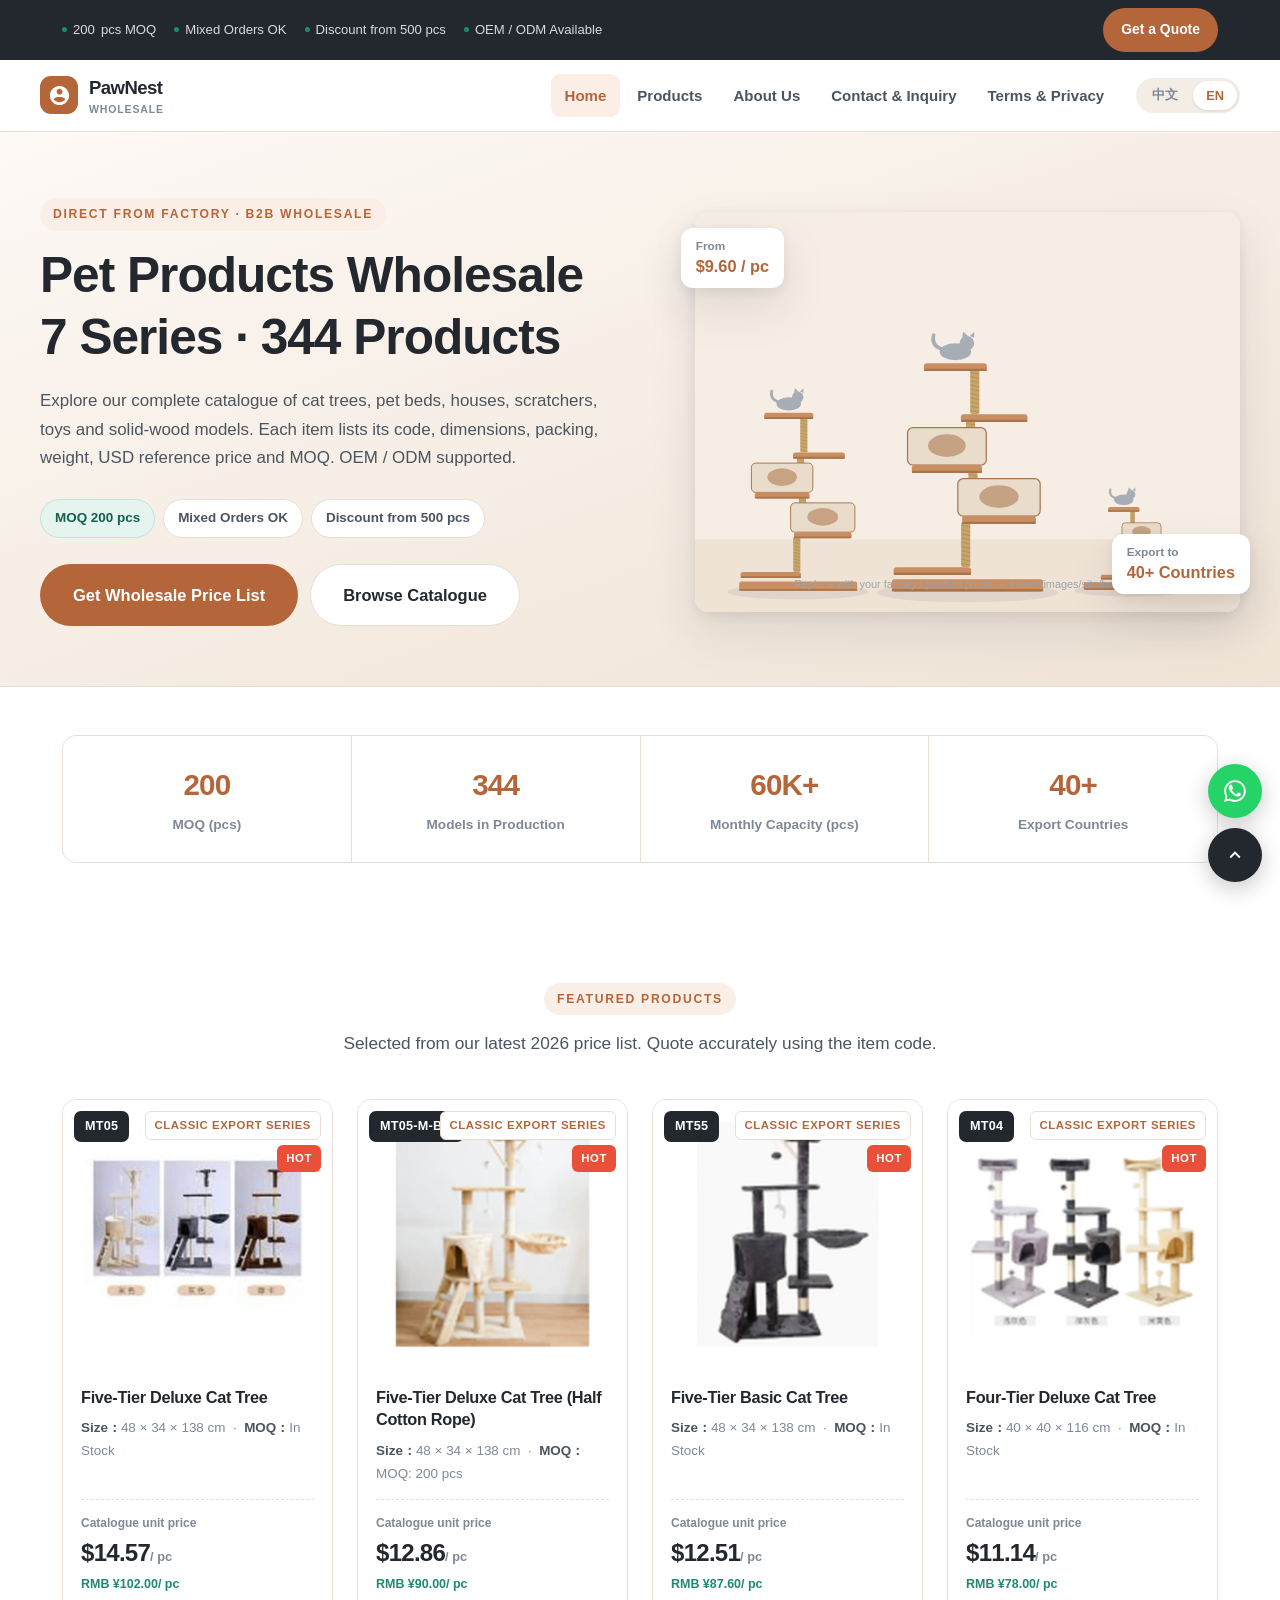
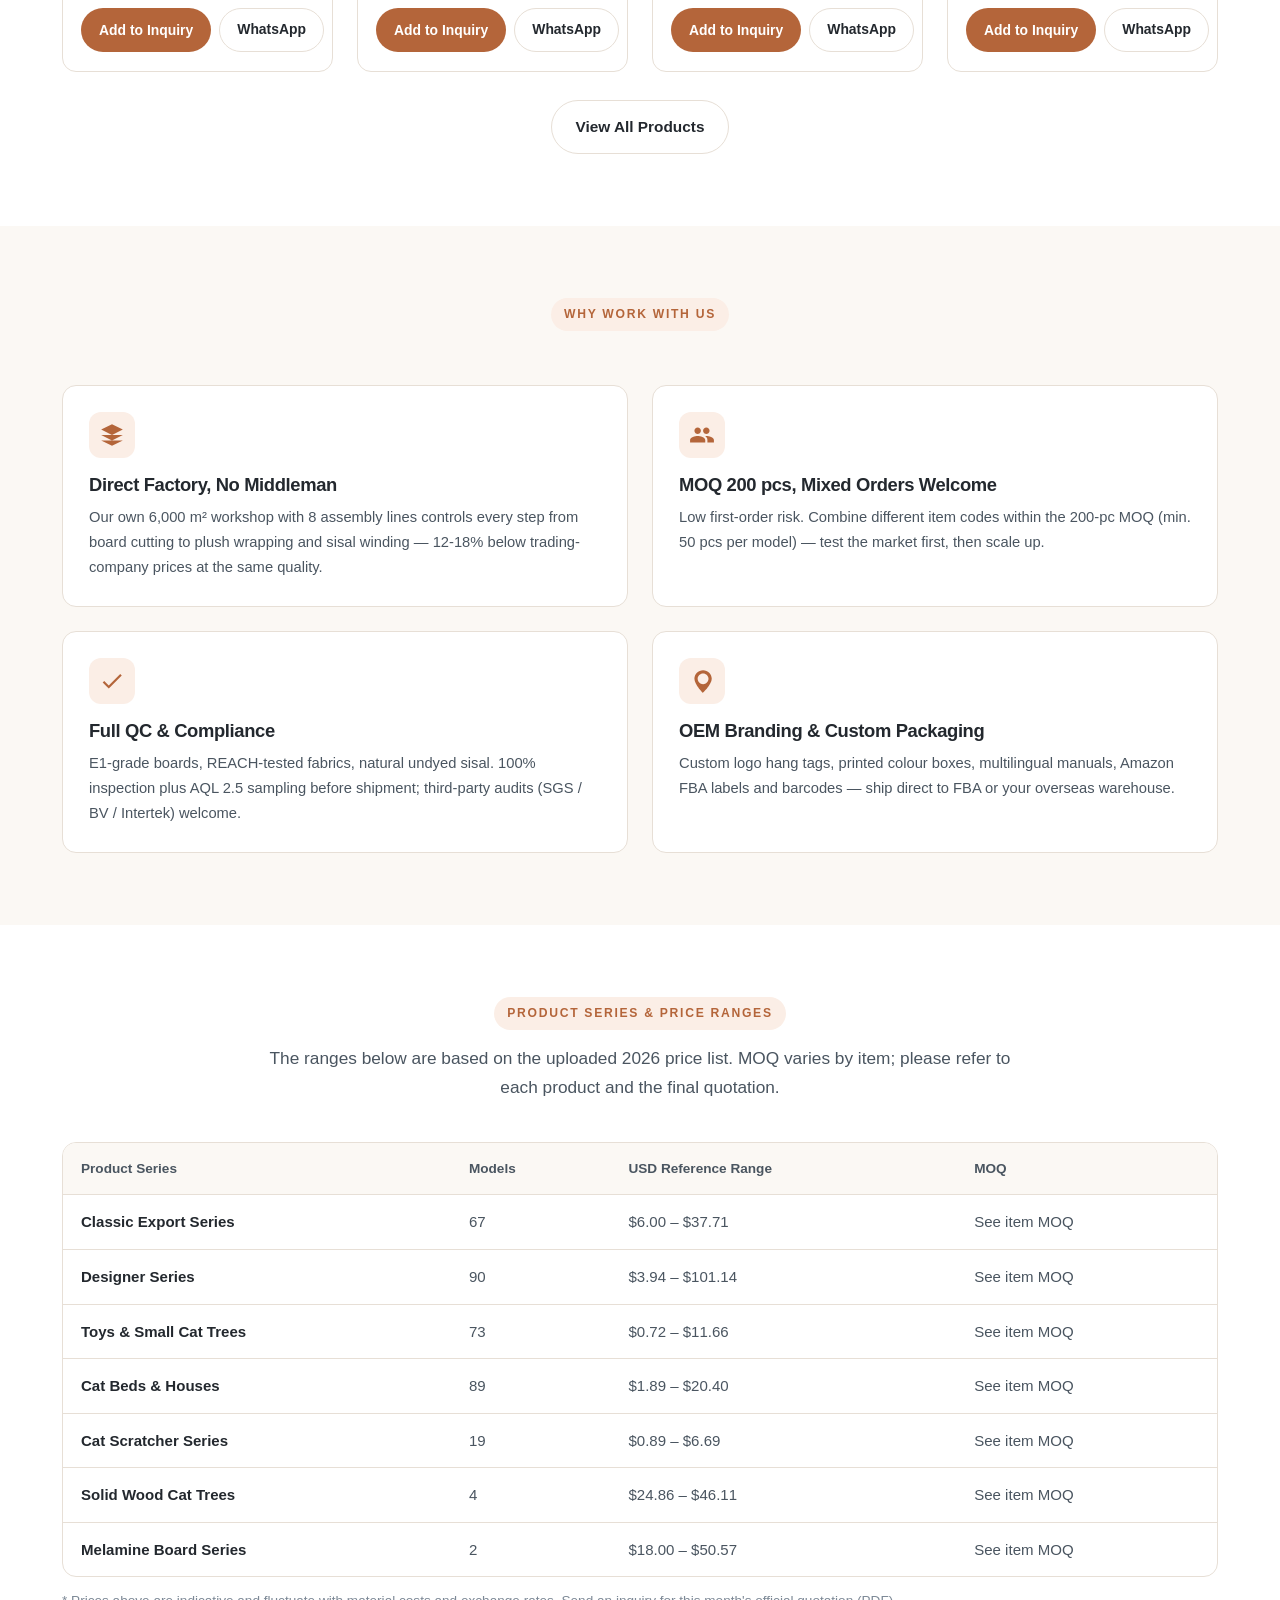
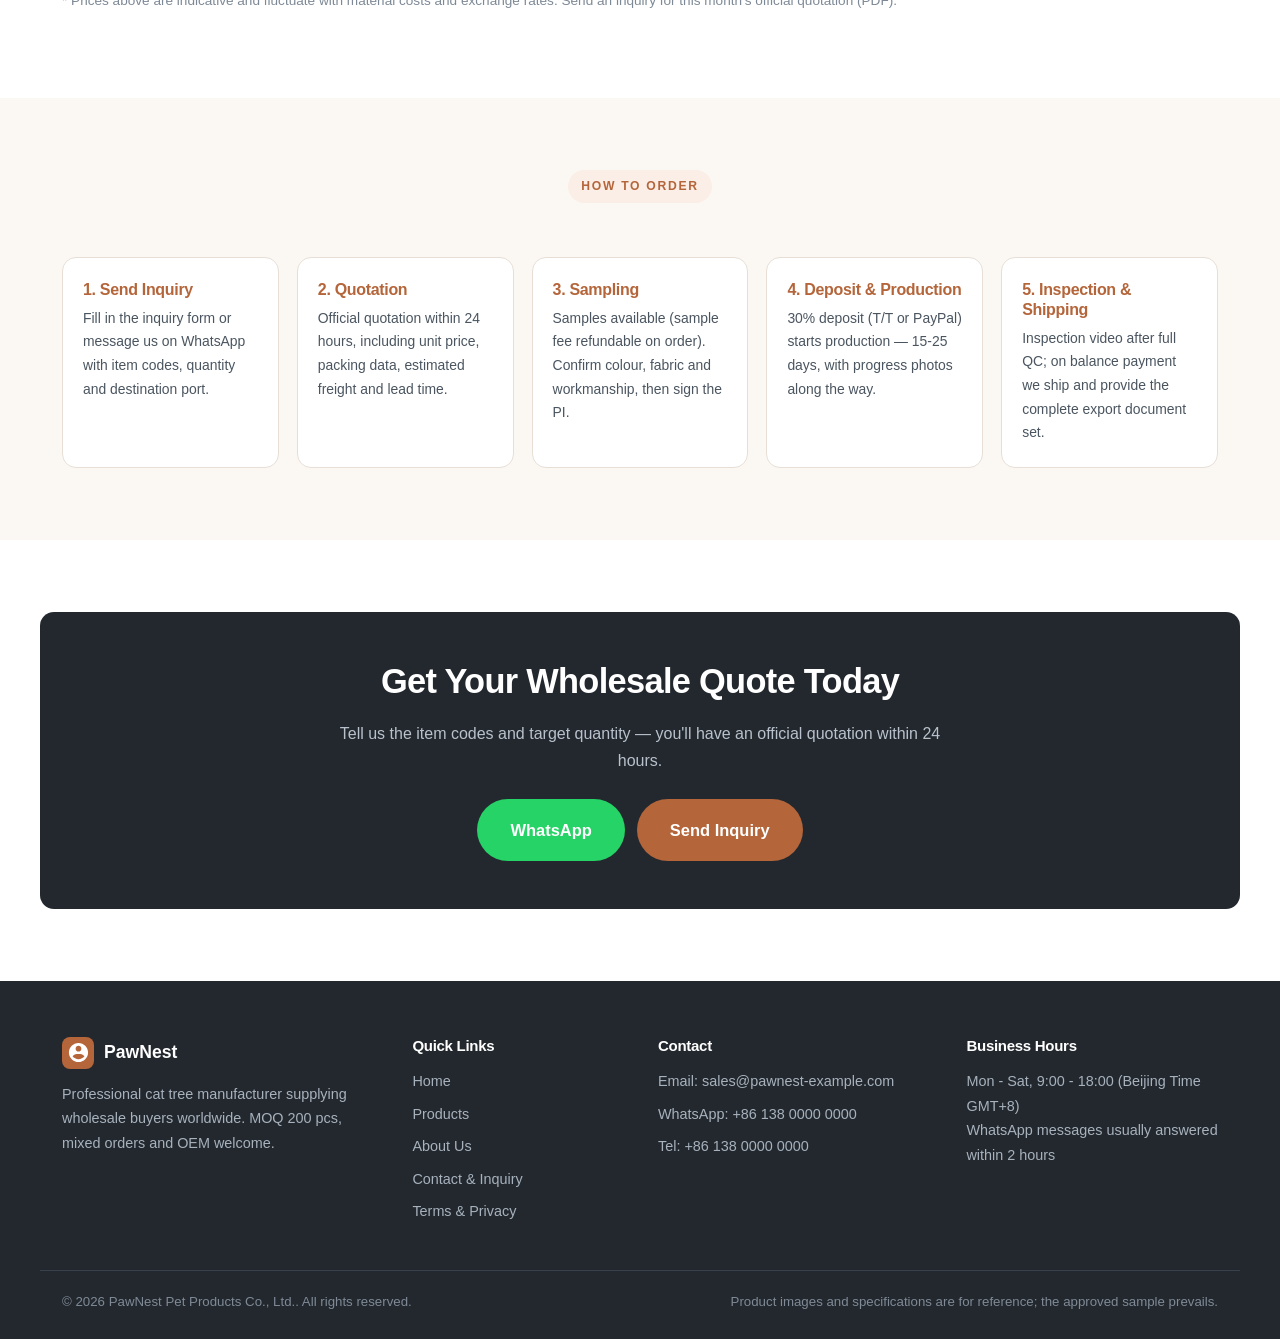
==== index.html @ aafad71f "Upgrade all product images to 1200px HD WebP" ====
<!DOCTYPE html>
<html lang="en">
<head>
<meta charset="UTF-8">
<meta name="viewport" content="width=device-width,initial-scale=1">
<title data-title-key="home.title">Cat Tree Wholesale | PawNest</title>
<meta name="description" content="Factory direct cat tree wholesale. MOQ 200 pcs, mixed orders, tiered discounts. Large & small models in stock. OEM/ODM supported.">
<link rel="icon" href="assets/images/site/favicon.svg" type="image/svg+xml">
<link rel="stylesheet" href="assets/css/style.css">
</head>
<body data-page="home">

<!-- ===== 顶栏 ===== -->
<div class="topbar"><div class="wrap topbar__in">
  <div class="topbar__facts">
    <span><span class="dot"></span> <span class="cfg-moq">200</span> pcs MOQ</span>
    <span><span class="dot"></span> <span data-i18n="common.mixBadge">Mixed Orders OK</span></span>
    <span><span class="dot"></span> <span data-i18n="common.discountBadge">Discount from 500 pcs</span></span>
    <span><span class="dot"></span> <span data-i18n="common.oemBadge">OEM / ODM Available</span></span>
  </div>
  <a href="contact.html" class="btn btn--sm btn--primary" data-i18n="nav.cta">Get a Quote</a>
</div></div>

<!-- ===== 导航 ===== -->
<header class="header"><div class="wrap header__in">
  <a href="index.html" class="logo">
    <div class="logo__mark"><svg viewBox="0 0 24 24" fill="#fff"><path d="M12 2C6.5 2 2 6.5 2 12s4.5 10 10 10 10-4.5 10-10S17.5 2 12 2zm0 3c1.7 0 3 1.3 3 3s-1.3 3-3 3-3-1.3-3-3 1.3-3 3-3zm0 14c-2.5 0-4.8-1.2-6.2-3 .9-1.5 2.5-2.5 4.3-2.5h3.8c1.8 0 3.4 1 4.3 2.5C16.8 17.7 14.5 19 12 19z"/></svg></div>
    <div><span class="cfg-brand">PawNest</span><span class="logo__sub">Wholesale</span></div>
  </a>
  <nav id="nav" class="nav">
    <a href="index.html" data-nav="home" data-i18n="nav.home">Home</a>
    <a href="products.html" data-nav="products" data-i18n="nav.products">Products</a>
    <a href="about.html" data-nav="about" data-i18n="nav.about">About Us</a>
    <a href="contact.html" data-nav="contact" data-i18n="nav.contact">Contact &amp; Inquiry</a>
    <a href="terms.html" data-nav="terms" data-i18n="nav.terms">Terms &amp; Privacy</a>
  </nav>
  <div class="header__tools">
    <div class="langsw">
      <button data-lang="zh">中文</button><button data-lang="en" class="is-on">EN</button>
    </div>
    <button id="burger" class="burger" aria-label="Menu"><span></span><span></span><span></span></button>
  </div>
</div></header>

<!-- ===== Hero ===== -->
<section class="hero"><div class="wrap hero__in">
  <div>
    <p class="eyebrow" data-i18n="home.heroTag">Direct from Factory · B2B Wholesale</p>
    <h1 data-i18n="home.heroH1">Cat Tree Wholesale<br>Large &amp; Small Models In Stock</h1>
    <p class="hero__sub" data-i18n="home.heroSub">MOQ from 200 pcs with mixed models allowed...</p>
    <div class="hero__badges">
      <span class="badge badge--green" data-i18n="common.moqBadge">MOQ 200 pcs</span>
      <span class="badge" data-i18n="common.mixBadge">Mixed Orders OK</span>
      <span class="badge" data-i18n="common.discountBadge">Discount from 500 pcs</span>
    </div>
    <div class="btn-row">
      <a href="contact.html" class="btn btn--primary btn--lg" data-i18n="home.heroBtn1">Get Wholesale Price List</a>
      <a href="products.html" class="btn btn--ghost btn--lg" data-i18n="home.heroBtn2">Browse Catalogue</a>
    </div>
  </div>
  <div class="hero__art">
    <img src="assets/images/site/hero.jpg" alt="Cat tree factory showroom" onerror="this.onerror=null;this.src='assets/images/placeholder/hero.svg'">
    <div class="hero__chip hero__chip--1"><small>From</small><b>$9.60 / pc</b></div>
    <div class="hero__chip hero__chip--2"><small>Export to</small><b>40+ Countries</b></div>
  </div>
</div></section>

<!-- ===== 数据条 ===== -->
<div class="section--tight"><div class="wrap">
  <div class="stats">
    <div><b>200</b><span data-i18n="home.stat1">MOQ (pcs)</span></div>
    <div><b>344</b><span data-i18n="home.stat2">Models in Production</span></div>
    <div><b>60K+</b><span data-i18n="home.stat3">Monthly Capacity (pcs)</span></div>
    <div><b>40+</b><span data-i18n="home.stat4">Export Countries</span></div>
  </div>
</div></div>

<!-- ===== 热销产品 ===== -->
<div class="section"><div class="wrap center sec-head">
  <p class="eyebrow" data-i18n="home.hotTitle">Best Sellers</p>
  <p class="lead" data-i18n="home.hotSub">Order by item code for zero miscommunication.</p>
</div><div class="wrap">
  <div id="hotGrid" class="grid grid--4"></div>
  <div style="text-align:center;margin-top:28px">
    <a href="products.html" class="btn btn--ghost" data-i18n="common.viewAll">View All Products →</a>
  </div>
</div></div>

<!-- ===== 为什么选我们 ===== -->
<div class="section section--alt"><div class="wrap center sec-head">
  <p class="eyebrow" data-i18n="home.whyTitle">Why Work With Us</p>
</div><div class="wrap grid grid--2">
  <article class="fcard">
    <div class="fcard__icon"><svg width="26" height="26" fill="currentColor" viewBox="0 0 24 24"><path d="M12 2L2 7l10 5 10-5-10-5zM2 17l10 5 10-5M2 12l10 5 10-5"/></svg></div>
    <h3 data-i18n="home.why1H">Direct Factory, No Middleman</h3>
    <p data-i18n="home.why1P">Our own 6,000 m² workshop with 8 assembly lines controls every step...</p>
  </article>
  <article class="fcard">
    <div class="fcard__icon"><svg width="26" height="26" fill="currentColor" viewBox="0 0 24 24"><path d="M16 11c1.66 0 2.99-1.34 2.99-3S17.66 5 16 5c-1.66 0-3 1.34-3 3s1.34 3 3 3zm-8 0c1.66 0 2.99-1.34 2.99-3S9.66 5 8 5C6.34 5 5 6.34 5 8s1.34 3 3 3zm0 2c-2.33 0-7 1.17-7 3.5V19h14v-2.5c0-2.33-4.67-3.5-7-3.5zm8 0c-.29 0-.62.02-.97.05 1.16.84 1.97 1.97 1.97 3.45V19h6v-2.5c0-2.33-4.67-3.5-7-3.5z"/></svg></div>
    <h3 data-i18n="home.why2H">MOQ 200 pcs, Mixed Orders Welcome</h3>
    <p data-i18n="home.why2P">Low first-order risk. Combine different item codes within the 200-pc MOQ...</p>
  </article>
  <article class="fcard">
    <div class="fcard__icon"><svg width="26" height="26" fill="currentColor" viewBox="0 0 24 24"><path d="M9 16.17L4.83 12l-1.42 1.41L9 19 21 7l-1.41-1.41z"/></svg></div>
    <h3 data-i18n="home.why3H">Full QC &amp; Compliance</h3>
    <p data-i18n="home.why3P">E1-grade boards, REACH-tested fabrics, natural undyed sisal...</p>
  </article>
  <article class="fcard">
    <div class="fcard__icon"><svg width="26" height="26" fill="currentColor" viewBox="0 0 24 24"><path d="M21 10c0-4.42-3.58-8-8-8s-8 3.58-8 8c0 5.25 7.75 13 7.75 13S21 15.25 21 10zm-8 5c-2.76 0-5-2.24-5-5s2.24-5 5-5 5 2.24 5 5-2.24 5-5 5z"/></svg></div>
    <h3 data-i18n="home.why4H">OEM Branding &amp; Custom Packaging</h3>
    <p data-i18n="home.why4P">Custom logo hang tags, printed colour boxes, multilingual manuals...</p>
  </article>
</div></div>

<!-- ===== 阶梯价表 ===== -->
<div class="section"><div class="wrap center sec-head">
  <p class="eyebrow" data-i18n="home.priceTitle">Wholesale Pricing Structure</p>
  <p class="lead" data-i18n="home.priceSub">The discounts below apply to all models and are based on total order quantity (mixed orders count cumulatively).</p>
</div><div class="wrap">
  <div id="tierTable" class="tablewrap"></div>
  <p class="note" data-i18n="home.priceNote">* Prices above are indicative and fluctuate with material costs and exchange rates.</p>
</div></div>

<!-- ===== 合作流程 ===== -->
<div class="section section--alt"><div class="wrap center sec-head">
  <p class="eyebrow" data-i18n="home.flowTitle">How to Order</p>
</div><div class="wrap flow">
  <div class="flowstep"><h3 data-i18n="home.flow1H">1. Send Inquiry</h3><p data-i18n="home.flow1P">Fill in the inquiry form or message us on WhatsApp...</p></div>
  <div class="flowstep"><h3 data-i18n="home.flow2H">2. Quotation</h3><p data-i18n="home.flow2P">Official quotation within 24 hours...</p></div>
  <div class="flowstep"><h3 data-i18n="home.flow3H">3. Sampling</h3><p data-i18n="home.flow3P">Samples available (sample fee refundable on order)...</p></div>
  <div class="flowstep"><h3 data-i18n="home.flow4H">4. Deposit &amp; Production</h3><p data-i18n="home.flow4P">30% deposit starts production — 15-25 days...</p></div>
  <div class="flowstep"><h3 data-i18n="home.flow5H">5. Inspection &amp; Shipping</h3><p data-i18n="home.flow5P">Inspection video after full QC; on balance payment we ship...</p></div>
</div></div>

<!-- ===== CTA ===== -->
<div class="section"><div class="wrap ctaband">
  <h2 data-i18n="home.ctaH">Get Your Wholesale Quote Today</h2>
  <p data-i18n="home.ctaP">Tell us the item codes and target quantity — you'll have an official quotation within 24 hours.</p>
  <div class="btn-row" style="justify-content:center">
    <a href="contact.html" class="btn btn--wa btn--lg" data-wa-text="" target="_blank" rel="noopener">WhatsApp</a>
    <a href="contact.html" class="btn btn--primary btn--lg" data-i18n="common.inquiryNow">Send Inquiry</a>
  </div>
</div></div>

<!-- ===== 页脚 ===== -->
<footer class="footer"><div class="wrap footer__grid">
  <div>
    <div class="footer__logo"><div class="logo__mark" style="width:32px;height:32px;border-radius:8px"><svg width="20" height="20" viewBox="0 0 24 24" fill="#fff"><path d="M12 2C6.5 2 2 6.5 2 12s4.5 10 10 10 10-4.5 10-10S17.5 2 12 2zm0 3c1.7 0 3 1.3 3 3s-1.3 3-3 3-3-1.3-3-3 1.3-3 3-3zm0 14c-2.5 0-4.8-1.2-6.2-3 .9-1.5 2.5-2.5 4.3-2.5h3.8c1.8 0 3.4 1 4.3 2.5C16.8 17.7 14.5 19 12 19z"/></svg></div>PawNest</div>
    <p data-i18n="footer.aboutP">Professional cat tree manufacturer supplying wholesale buyers worldwide.</p>
  </div>
  <div>
    <h4 data-i18n="footer.linksH">Quick Links</h4>
    <ul>
      <li><a href="index.html" data-i18n="nav.home">Home</a></li>
      <li><a href="products.html" data-i18n="nav.products">Products</a></li>
      <li><a href="about.html" data-i18n="nav.about">About Us</a></li>
      <li><a href="contact.html" data-i18n="nav.contact">Contact &amp; Inquiry</a></li>
      <li><a href="terms.html" data-i18n="nav.terms">Terms &amp; Privacy</a></li>
    </ul>
  </div>
  <div>
    <h4 data-i18n="footer.contactH">Contact</h4>
    <ul>
      <li>Email: <a class="js-mail cfg-email" href="#">sales@pawnest-example.com</a></li>
      <li>WhatsApp: <a class="js-wa cfg-whatsapp" href="#" data-wa-text="">—</a></li>
      <li>Tel: <a class="js-tel cfg-phone" href="#">—</a></li>
    </ul>
  </div>
  <div>
    <h4 data-i18n="footer.hoursH">Business Hours</h4>
    <p data-i18n="footer.hoursP">Mon - Sat, 9:00 - 18:00 (Beijing Time GMT+8)</p>
  </div>
</div><div class="wrap footer__bottom">
  <span>&copy; <span class="cfg-year">2025</span> <span class="cfg-company">PawNest Pet Products Co., Ltd.</span>. <span data-i18n="footer.rights">All rights reserved.</span></span>
  <span data-i18n="footer.disclaim">Product images and specifications are for reference.</span>
</div></footer>

<!-- 浮动按钮 -->
<div class="floats">
  <a class="fab fab--wa js-wa" href="#" data-wa-text="" target="_blank" rel="noopener" aria-label="WhatsApp">
    <svg width="26" height="26" fill="currentColor" viewBox="0 0 24 24"><path d="M17.47 14.4c-.3-.2-1.8-.9-2.1-1-.3-.1-.5-.2-.7.1-.2.3-.7 1-.9 1.2-.2.2-.3.2-.6.1-.3-.2-1.2-.5-2.3-1.5-.9-.8-1.4-1.7-1.6-2-.2-.3 0-.5.1-.6l.5-.6c.1-.2.2-.3.3-.5.1-.2 0-.4 0-.5-.2-.7-.9-1.7-.9-2.3-.2-.6-.5-.5-.7-.5h-.6c-.2 0-.5.1-.8.4-.3.3-1 1-1 2.4s1 2.8 1.2 3c.1.2 1.9 3 4.7 4.2 2.3 1 2.8.8 3.3.7.5 0 1.6-.6 1.8-1.3.2-.6.2-1.2.2-1.3-.1-.1-.3-.2-.6-.4zM12 2C6.48 2 2 6.48 2 12c0 1.84.5 3.56 1.37 5.03L2 22l5.28-1.32c1.39.88 3.03 1.38 4.72 1.38 5.52 0 10-4.48 10-10S17.52 2 12 2zm0 18.2c-1.56 0-3.03-.4-4.31-1.09l-.31-.19-3.22.81.82-3.13-.2-.33A8.196 8.196 0 013.8 12c0-4.53 3.68-8.2 8.2-8.2s8.2 3.68 8.2 8.2-3.68 8.2-8.2 8.2z"/></svg>
    <span class="fab__tip" data-i18n="common.whatsapp">Chat on WhatsApp</span>
  </a>
  <button id="toTop" class="fab fab--top" aria-label="Back to top">
    <svg width="22" height="22" fill="currentColor" viewBox="0 0 24 24"><path d="M7.41 15.41L12 10.83l4.59 4.58L18 14l-6-6-6 6z"/></svg>
  </button>
</div>

<!-- 询盘暂存条 -->
<div id="inqBar" class="inqbar">
  <span id="inqList" class="inqbar__list"></span>
  <a id="inqGo" href="contact.html" class="btn btn--sm btn--primary">Go to inquiry form →</a>
  <button id="inqClear" class="inqbar__x">Clear</button>
</div>

<script src="assets/js/config.js"></script>
<script src="assets/js/product-images/product-images-01.js?v=20260824hd"></script>
<script src="assets/js/products.js?v=20260824hd"></script>
<script src="assets/js/i18n.js"></script>
<script src="assets/js/main.js?v=20260824"></script>
</body>
</html>
---- assets/css/style.css ----
/* ==========================================================================
   PawNest 猫爬架批发站 · 样式表
   要改配色，只改下面 :root 里的颜色变量即可，全站自动生效
   ========================================================================== */

:root{
  --brand:      #B4653A;   /* 主色：暖木色 */
  --brand-dark: #8E4E2B;
  --brand-soft: #FBEEE6;
  --ink:        #23282E;   /* 正文深色 */
  --ink-2:      #4A5560;   /* 次级文字 */
  --ink-3:      #7D8996;   /* 弱化文字 */
  --bg:         #FFFFFF;
  --bg-2:       #FBF8F4;   /* 米白分区背景 */
  --bg-3:       #F3EDE6;
  --line:       #E7DFD6;
  --green:      #1F8A70;   /* 折扣 / 成功 */
  --green-soft: #E6F4F0;
  --amber:      #C9861B;
  --radius:     14px;
  --radius-sm:  9px;
  --shadow:     0 1px 3px rgba(35,40,46,.06), 0 8px 24px rgba(35,40,46,.06);
  --shadow-lg:  0 4px 12px rgba(35,40,46,.08), 0 20px 48px rgba(35,40,46,.10);
  --maxw:       1200px;
  --font: "Inter", -apple-system, BlinkMacSystemFont, "Segoe UI", "PingFang SC",
          "Hiragino Sans GB", "Microsoft YaHei", "Helvetica Neue", Arial, sans-serif;
}

*,*::before,*::after{ box-sizing:border-box; }
html{ scroll-behavior:smooth; -webkit-text-size-adjust:100%; }
body{
  margin:0; font-family:var(--font); color:var(--ink); background:var(--bg);
  font-size:16px; line-height:1.7; -webkit-font-smoothing:antialiased;
}
img{ max-width:100%; display:block; }
a{ color:var(--brand); text-decoration:none; }
a:hover{ color:var(--brand-dark); }
h1,h2,h3,h4{ margin:0 0 .5em; line-height:1.25; font-weight:700; letter-spacing:-.02em; }
h1{ font-size:clamp(1.9rem,4.4vw,3.1rem); }
h2{ font-size:clamp(1.5rem,3vw,2.15rem); }
h3{ font-size:1.15rem; }
p{ margin:0 0 1em; }
ul{ margin:0 0 1em; padding-left:1.15em; }
li{ margin-bottom:.35em; }
:focus-visible{ outline:3px solid var(--brand); outline-offset:2px; border-radius:4px; }

.wrap{ max-width:var(--maxw); margin:0 auto; padding:0 22px; }
.section{ padding:72px 0; }
.section--alt{ background:var(--bg-2); }
.section--tight{ padding:48px 0; }
.center{ text-align:center; }
.lead{ font-size:1.08rem; color:var(--ink-2); max-width:760px; }
.center .lead{ margin-left:auto; margin-right:auto; }
.sec-head{ margin-bottom:40px; }
.eyebrow{
  display:inline-block; font-size:.76rem; font-weight:700; letter-spacing:.14em;
  text-transform:uppercase; color:var(--brand); background:var(--brand-soft);
  padding:6px 13px; border-radius:100px; margin-bottom:14px;
}

/* ---------- 按钮 ---------- */
.btn{
  display:inline-flex; align-items:center; justify-content:center; gap:9px;
  padding:13px 24px; border-radius:100px; font-weight:650; font-size:.96rem;
  border:1.5px solid transparent; cursor:pointer; transition:.18s ease;
  white-space:nowrap; font-family:inherit; text-align:center;
}
.btn--primary{ background:var(--brand); color:#fff; }
.btn--primary:hover{ background:var(--brand-dark); color:#fff; transform:translateY(-1px);
  box-shadow:0 8px 20px rgba(180,101,58,.28); }
.btn--ghost{ background:#fff; color:var(--ink); border-color:var(--line); }
.btn--ghost:hover{ border-color:var(--brand); color:var(--brand); transform:translateY(-1px); }
.btn--wa{ background:#25D366; color:#fff; }
.btn--wa:hover{ background:#1EB955; color:#fff; transform:translateY(-1px);
  box-shadow:0 8px 20px rgba(37,211,102,.32); }
.btn--pp{ background:#0070BA; color:#fff; }
.btn--pp:hover{ background:#005A96; color:#fff; transform:translateY(-1px); }
.btn--sm{ padding:9px 17px; font-size:.87rem; }
.btn--lg{ padding:16px 32px; font-size:1.03rem; }
.btn--block{ width:100%; }
.btn svg{ flex:none; }
.btn-row{ display:flex; flex-wrap:wrap; gap:12px; }
.center .btn-row{ justify-content:center; }

/* ---------- 顶栏 ---------- */
.topbar{
  background:var(--ink); color:#D6DBE1; font-size:.82rem; padding:8px 0;
}
.topbar__in{ display:flex; flex-wrap:wrap; gap:8px 22px; align-items:center; justify-content:space-between; }
.topbar__facts{ display:flex; flex-wrap:wrap; gap:6px 18px; }
.topbar__facts span{ display:inline-flex; align-items:center; gap:6px; }
.topbar a{ color:#fff; }
.dot{ width:5px; height:5px; border-radius:50%; background:var(--green); flex:none; }

.header{
  position:sticky; top:0; z-index:60; background:rgba(255,255,255,.94);
  backdrop-filter:blur(12px); border-bottom:1px solid var(--line);
}
.header__in{ display:flex; align-items:center; gap:18px; padding:12px 0; }
.logo{ display:flex; align-items:center; gap:11px; font-weight:800; font-size:1.16rem;
  color:var(--ink); letter-spacing:-.03em; flex:none; }
.logo:hover{ color:var(--ink); }
.logo__mark{
  width:38px; height:38px; border-radius:11px; background:var(--brand);
  display:grid; place-items:center; flex:none;
}
.logo__mark svg{ width:23px; height:23px; }
.logo__sub{ display:block; font-size:.66rem; font-weight:600; color:var(--ink-3);
  letter-spacing:.08em; text-transform:uppercase; margin-top:-2px; }

.nav{ display:flex; gap:3px; margin-left:auto; }
.nav a{
  padding:9px 14px; border-radius:9px; color:var(--ink-2); font-weight:600; font-size:.94rem;
}
.nav a:hover{ background:var(--bg-3); color:var(--ink); }
.nav a.is-active{ color:var(--brand); background:var(--brand-soft); }
.header__tools{ display:flex; align-items:center; gap:9px; flex:none; }

.langsw{ display:flex; background:var(--bg-3); border-radius:100px; padding:3px; gap:2px; }
.langsw button{
  border:0; background:transparent; padding:6px 13px; border-radius:100px; cursor:pointer;
  font-weight:700; font-size:.8rem; color:var(--ink-3); font-family:inherit; transition:.15s;
}
.langsw button.is-on{ background:#fff; color:var(--brand); box-shadow:0 1px 3px rgba(0,0,0,.1); }

.burger{ display:none; border:1.5px solid var(--line); background:#fff; border-radius:9px;
  width:42px; height:42px; cursor:pointer; }
.burger span{ display:block; width:19px; height:2px; background:var(--ink); margin:4px auto; border-radius:2px; }

/* ---------- Hero ---------- */
.hero{
  background:linear-gradient(160deg,#FDF9F5 0%,#F6EDE4 52%,#EFE3D6 100%);
  border-bottom:1px solid var(--line); overflow:hidden; position:relative;
}
.hero__in{ display:grid; grid-template-columns:1.05fr .95fr; gap:52px; align-items:center;
  padding:66px 0 60px; }
.hero h1{ margin-bottom:18px; }
.hero__sub{ font-size:1.06rem; color:var(--ink-2); margin-bottom:26px; max-width:560px; }
.hero__badges{ display:flex; flex-wrap:wrap; gap:8px; margin-bottom:26px; }
.badge{
  display:inline-flex; align-items:center; gap:6px; background:#fff; border:1px solid var(--line);
  padding:7px 14px; border-radius:100px; font-size:.84rem; font-weight:650; color:var(--ink-2);
}
.badge--green{ background:var(--green-soft); border-color:#BFE3DA; color:#12604D; }
.hero__art{ position:relative; }
.hero__art img{ width:100%; border-radius:var(--radius); box-shadow:var(--shadow-lg); }
.hero__chip{
  position:absolute; background:#fff; border-radius:12px; padding:11px 15px; box-shadow:var(--shadow-lg);
  font-size:.83rem; font-weight:700; line-height:1.35;
}
.hero__chip small{ display:block; font-weight:600; color:var(--ink-3); font-size:.74rem; }
.hero__chip--1{ top:16px; left:-14px; }
.hero__chip--2{ bottom:18px; right:-10px; }
.hero__chip b{ color:var(--brand); font-size:1.02rem; }

/* ---------- 数字条 ---------- */
.stats{ display:grid; grid-template-columns:repeat(4,1fr); gap:1px; background:var(--line);
  border:1px solid var(--line); border-radius:var(--radius); overflow:hidden; }
.stats div{ background:#fff; padding:24px 18px; text-align:center; }
.stats b{ display:block; font-size:1.85rem; font-weight:800; color:var(--brand); letter-spacing:-.03em; }
.stats span{ font-size:.85rem; color:var(--ink-3); font-weight:600; }

/* ---------- 产品卡 ---------- */
.grid{ display:grid; gap:24px; }
.grid--4{ grid-template-columns:repeat(4,1fr); }
.grid--3{ grid-template-columns:repeat(3,1fr); }
.grid--2{ grid-template-columns:repeat(2,1fr); }

.pcard{
  background:#fff; border:1px solid var(--line); border-radius:var(--radius);
  overflow:hidden; display:flex; flex-direction:column; transition:.2s ease;
}
.pcard:hover{ transform:translateY(-3px); box-shadow:var(--shadow-lg); border-color:#D9CCBE; }
.pcard__media{ position:relative; background:var(--bg-3); aspect-ratio:1/1; overflow:hidden; }
.pcard__media img{ width:100%; height:100%; object-fit:cover; transition:.3s; }
.pcard:hover .pcard__media img{ transform:scale(1.04); }
.pcard__code{
  position:absolute; top:11px; left:11px; background:var(--ink); color:#fff;
  font-size:.79rem; font-weight:800; padding:5px 11px; border-radius:7px; letter-spacing:.02em;
}
.pcard__tags{ position:absolute; top:11px; right:11px; display:flex; flex-direction:column; gap:5px; align-items:flex-end; }
.tag{ font-size:.71rem; font-weight:800; padding:4px 9px; border-radius:6px; text-transform:uppercase;
  letter-spacing:.05em; }
.tag--type{ background:#fff; color:var(--brand); border:1px solid var(--line); }
.tag--hot{ background:#E8503A; color:#fff; }
.pcard__body{ padding:17px 18px 19px; display:flex; flex-direction:column; flex:1; }
.pcard__name{ font-size:1.02rem; font-weight:700; margin:0 0 9px; line-height:1.4; }
.pcard__spec{ font-size:.84rem; color:var(--ink-3); margin:0 0 13px; }
.pcard__spec b{ color:var(--ink-2); font-weight:650; }
.pcard__price{ margin-top:auto; padding-top:13px; border-top:1px dashed var(--line); }
.pcard__from{ font-size:.75rem; color:var(--ink-3); font-weight:600; }
.pcard__num{ font-size:1.5rem; font-weight:800; color:var(--ink); letter-spacing:-.03em; }
.pcard__num small{ font-size:.8rem; font-weight:600; color:var(--ink-3); letter-spacing:0; }
.pcard__disc{ font-size:.78rem; color:var(--green); font-weight:700; }
.pcard__btns{ display:flex; gap:8px; margin-top:13px; }
.pcard__btns .btn{ flex:1; }

/* ---------- 产品详细行（目录页） ---------- */
.prow{
  display:grid; grid-template-columns:300px 1fr; gap:0; background:#fff;
  border:1px solid var(--line); border-radius:var(--radius); overflow:hidden; margin-bottom:22px;
}
.prow__media{ background:var(--bg-3); position:relative; min-height:280px; }
.prow__media img{ width:100%; height:100%; object-fit:cover; position:absolute; inset:0; }
.prow__body{ padding:24px 26px; }
.prow__head{ display:flex; flex-wrap:wrap; align-items:center; gap:10px; margin-bottom:6px; }
.prow__code{ background:var(--ink); color:#fff; font-size:.8rem; font-weight:800; padding:5px 11px; border-radius:7px; }
.prow__name{ font-size:1.22rem; font-weight:750; margin:0 0 14px; }
.spectable{ width:100%; border-collapse:collapse; font-size:.87rem; margin-bottom:16px; }
.spectable th{ text-align:left; color:var(--ink-3); font-weight:600; padding:5px 14px 5px 0;
  white-space:nowrap; vertical-align:top; width:1%; }
.spectable td{ padding:5px 0; color:var(--ink-2); }
.feat{ list-style:none; padding:0; margin:0 0 16px; display:grid; grid-template-columns:1fr 1fr; gap:5px 16px; }
.feat li{ font-size:.86rem; color:var(--ink-2); padding-left:19px; position:relative; margin:0; }
.feat li::before{ content:""; position:absolute; left:0; top:.55em; width:11px; height:6px;
  border-left:2px solid var(--green); border-bottom:2px solid var(--green);
  transform:rotate(-45deg); }
.prow__foot{ display:flex; flex-wrap:wrap; gap:16px; align-items:flex-end; justify-content:space-between;
  padding-top:16px; border-top:1px solid var(--line); }
.tierbox{ display:flex; gap:9px; flex-wrap:wrap; }
.tierbox div{ background:var(--bg-2); border:1px solid var(--line); border-radius:var(--radius-sm);
  padding:9px 13px; min-width:104px; }
.tierbox span{ display:block; font-size:.72rem; color:var(--ink-3); font-weight:650; }
.tierbox b{ font-size:1.08rem; font-weight:800; letter-spacing:-.02em; }
.tierbox div.is-best{ background:var(--green-soft); border-color:#BFE3DA; }
.tierbox div.is-best b{ color:#12604D; }

/* ---------- 筛选 ---------- */
.filters{ display:flex; flex-wrap:wrap; gap:9px; margin-bottom:28px; }
.filters button{
  border:1.5px solid var(--line); background:#fff; padding:10px 19px; border-radius:100px;
  font-weight:650; font-size:.9rem; cursor:pointer; color:var(--ink-2); font-family:inherit; transition:.15s;
}
.filters button:hover{ border-color:var(--brand); color:var(--brand); }
.filters button.is-on{ background:var(--brand); border-color:var(--brand); color:#fff; }

/* ---------- 特性卡 ---------- */
.fcard{ background:#fff; border:1px solid var(--line); border-radius:var(--radius); padding:26px; height:100%; }
.fcard__icon{ width:46px; height:46px; border-radius:12px; background:var(--brand-soft);
  display:grid; place-items:center; margin-bottom:15px; color:var(--brand); }
.fcard h3{ margin-bottom:9px; }
.fcard p{ font-size:.92rem; color:var(--ink-2); margin:0; }

/* ---------- 流程 ---------- */
.flow{ display:grid; grid-template-columns:repeat(5,1fr); gap:18px; counter-reset:s; }
.flowstep{ background:#fff; border:1px solid var(--line); border-radius:var(--radius); padding:22px 20px;
  position:relative; }
.flowstep h3{ font-size:1rem; margin-bottom:7px; color:var(--brand); }
.flowstep p{ font-size:.87rem; color:var(--ink-2); margin:0; }

/* ---------- 表格 ---------- */
.tablewrap{ overflow-x:auto; border:1px solid var(--line); border-radius:var(--radius); background:#fff; }
table.data{ width:100%; border-collapse:collapse; font-size:.94rem; min-width:560px; }
table.data th{ background:var(--bg-2); text-align:left; padding:14px 18px; font-weight:700;
  font-size:.85rem; color:var(--ink-2); border-bottom:1px solid var(--line); white-space:nowrap; }
table.data td{ padding:14px 18px; border-bottom:1px solid var(--line); color:var(--ink-2); }
table.data tr:last-child td{ border-bottom:0; }
table.data tbody tr.is-hl{ background:var(--green-soft); }
table.data tbody tr.is-hl td{ color:#12604D; font-weight:650; }
table.data b{ color:var(--ink); }
.note{ font-size:.85rem; color:var(--ink-3); margin-top:12px; }

/* ---------- 混批说明 ---------- */
.infobox{ background:var(--brand-soft); border:1px solid #EFD9C8; border-radius:var(--radius);
  padding:26px 28px; }
.infobox h3{ color:var(--brand-dark); margin-bottom:12px; }
.infobox ul{ margin:0; padding-left:1.1em; }
.infobox li{ color:#6B4227; font-size:.93rem; }

/* ---------- 关于页 ---------- */
.facts{ display:grid; grid-template-columns:repeat(4,1fr); gap:16px; }
.fact{ background:#fff; border:1px solid var(--line); border-radius:var(--radius-sm); padding:18px; }
.fact span{ display:block; font-size:.79rem; color:var(--ink-3); font-weight:650; margin-bottom:3px; }
.fact b{ font-size:1.05rem; font-weight:750; }
.checklist{ list-style:none; padding:0; }
.checklist li{ padding-left:30px; position:relative; margin-bottom:11px; color:var(--ink-2); }
.checklist li::before{
  content:""; position:absolute; left:0; top:.35em; width:19px; height:19px; border-radius:50%;
  background:var(--green-soft);
}
.checklist li::after{
  content:""; position:absolute; left:5.5px; top:.72em; width:8px; height:4.5px;
  border-left:2px solid var(--green); border-bottom:2px solid var(--green); transform:rotate(-45deg);
}

/* ---------- FAQ ---------- */
.faq{ border:1px solid var(--line); border-radius:var(--radius); overflow:hidden; background:#fff; }
.faq details{ border-bottom:1px solid var(--line); }
.faq details:last-child{ border-bottom:0; }
.faq summary{
  padding:17px 22px; cursor:pointer; font-weight:650; list-style:none; display:flex;
  justify-content:space-between; gap:16px; align-items:center; transition:.15s;
}
.faq summary::-webkit-details-marker{ display:none; }
.faq summary:hover{ background:var(--bg-2); color:var(--brand); }
.faq summary::after{ content:"+"; font-size:1.35rem; color:var(--brand); font-weight:400; flex:none; line-height:1; }
.faq details[open] summary::after{ content:"−"; }
.faq details[open] summary{ background:var(--bg-2); }
.faq__a{ padding:4px 22px 20px; color:var(--ink-2); font-size:.94rem; }

/* ---------- 表单 ---------- */
.formcard{ background:#fff; border:1px solid var(--line); border-radius:var(--radius); padding:30px; }
.fgrid{ display:grid; grid-template-columns:1fr 1fr; gap:16px; }
.field{ display:flex; flex-direction:column; gap:6px; }
.field--full{ grid-column:1 / -1; }
.field label{ font-size:.87rem; font-weight:650; color:var(--ink-2); }
.field label i{ color:#D64545; font-style:normal; }
.field input,.field select,.field textarea{
  font-family:inherit; font-size:.95rem; padding:12px 14px; border:1.5px solid var(--line);
  border-radius:var(--radius-sm); background:#fff; color:var(--ink); width:100%; transition:.15s;
}
.field textarea{ resize:vertical; min-height:112px; }
.field input:focus,.field select:focus,.field textarea:focus{
  outline:0; border-color:var(--brand); box-shadow:0 0 0 3px rgba(180,101,58,.12);
}
.field input.is-err,.field select.is-err,.field textarea.is-err{ border-color:#D64545; background:#FFF7F7; }
.hint{ font-size:.79rem; color:var(--ink-3); }
.formmsg{ margin-top:16px; padding:14px 17px; border-radius:var(--radius-sm); font-size:.92rem; display:none; }
.formmsg.is-ok{ display:block; background:var(--green-soft); color:#12604D; border:1px solid #BFE3DA; }
.formmsg.is-err{ display:block; background:#FDECEC; color:#A32E2E; border:1px solid #F4C7C7; }

/* ---------- 联系方式卡 ---------- */
.waycard{ background:#fff; border:1px solid var(--line); border-radius:var(--radius); padding:22px; }
.waycard__t{ display:flex; align-items:center; gap:11px; margin-bottom:9px; font-weight:700; }
.waycard__ico{ width:38px; height:38px; border-radius:10px; display:grid; place-items:center; flex:none; color:#fff; }
.ico--wa{ background:#25D366; } .ico--mail{ background:var(--brand); }
.ico--tel{ background:#5A6B7B; }  .ico--map{ background:var(--amber); }
.waycard p{ font-size:.9rem; color:var(--ink-2); margin:0 0 6px; }
.waycard__v{ font-weight:700; color:var(--ink); word-break:break-all; }

.paybox{ background:#fff; border:2px solid #0070BA; border-radius:var(--radius); padding:26px; }
.payacct{ display:flex; flex-wrap:wrap; align-items:center; gap:10px; background:var(--bg-2);
  border:1px solid var(--line); border-radius:var(--radius-sm); padding:12px 15px; margin:14px 0; }
.payacct code{ font-size:.95rem; font-weight:700; color:var(--ink); word-break:break-all; }
.paysteps{ counter-reset:p; list-style:none; padding:0; margin:16px 0 0; }
.paysteps li{ counter-increment:p; padding-left:33px; position:relative; font-size:.9rem;
  color:var(--ink-2); margin-bottom:9px; }
.paysteps li::before{
  content:counter(p); position:absolute; left:0; top:1px; width:22px; height:22px; border-radius:50%;
  background:#0070BA; color:#fff; font-size:.75rem; font-weight:800; display:grid; place-items:center;
}

/* ---------- 条款页 ---------- */
.toc{ background:var(--bg-2); border:1px solid var(--line); border-radius:var(--radius); padding:22px 26px;
  margin-bottom:38px; }
.toc h3{ font-size:.95rem; margin-bottom:11px; }
.toc ol{ margin:0; padding-left:1.3em; columns:2; column-gap:34px; }
.toc li{ font-size:.9rem; margin-bottom:5px; }
.legal h2{ font-size:1.28rem; margin:38px 0 12px; padding-top:20px; border-top:1px solid var(--line); }
.legal h2:first-of-type{ border-top:0; padding-top:0; margin-top:0; }
.legal p{ color:var(--ink-2); font-size:.95rem; }

/* ---------- CTA 区 ---------- */
.ctaband{ background:var(--ink); color:#fff; border-radius:var(--radius); padding:48px 40px; text-align:center; }
.ctaband h2{ color:#fff; }
.ctaband p{ color:#B9C2CC; max-width:620px; margin:0 auto 24px; }

/* ---------- 页脚 ---------- */
.footer{ background:var(--ink); color:#A7B2BD; padding:56px 0 26px; font-size:.9rem; margin-top:0; }
.footer__grid{ display:grid; grid-template-columns:1.5fr 1fr 1.3fr 1.2fr; gap:36px; }
.footer h4{ color:#fff; font-size:.94rem; margin-bottom:14px; }
.footer a{ color:#A7B2BD; }
.footer a:hover{ color:#fff; }
.footer ul{ list-style:none; padding:0; margin:0; }
.footer li{ margin-bottom:8px; }
.footer__logo{ display:flex; align-items:center; gap:10px; font-weight:800; color:#fff;
  font-size:1.1rem; margin-bottom:13px; }
.footer__bottom{ border-top:1px solid #39424C; margin-top:38px; padding-top:20px;
  display:flex; flex-wrap:wrap; gap:9px 20px; justify-content:space-between; font-size:.83rem; color:#7F8A96; }

/* ---------- 浮动按钮 ---------- */
.floats{ position:fixed; right:18px; bottom:18px; z-index:70; display:flex; flex-direction:column; gap:10px; }
.fab{
  width:54px; height:54px; border-radius:50%; display:grid; place-items:center; color:#fff;
  box-shadow:0 6px 22px rgba(0,0,0,.22); border:0; cursor:pointer; transition:.18s; position:relative;
}
.fab:hover{ transform:scale(1.07); color:#fff; }
.fab--wa{ background:#25D366; }
.fab--top{ background:var(--ink); opacity:0; pointer-events:none; }
.fab--top.is-show{ opacity:1; pointer-events:auto; }
.fab__tip{
  position:absolute; right:64px; top:50%; transform:translateY(-50%); background:var(--ink);
  color:#fff; font-size:.82rem; font-weight:600; padding:7px 13px; border-radius:8px;
  white-space:nowrap; opacity:0; pointer-events:none; transition:.18s;
}
.fab:hover .fab__tip{ opacity:1; }

/* ---------- 询盘暂存条 ---------- */
.inqbar{
  position:fixed; left:0; right:0; bottom:0; z-index:65; background:var(--ink); color:#fff;
  padding:13px 22px; display:none; align-items:center; gap:16px; flex-wrap:wrap;
  box-shadow:0 -4px 20px rgba(0,0,0,.18);
}
.inqbar.is-show{ display:flex; }
.inqbar__list{ font-size:.9rem; color:#D6DBE1; flex:1; min-width:200px; }
.inqbar__list b{ color:#fff; }
.inqbar__x{ background:transparent; border:1px solid #5A6470; color:#A7B2BD; border-radius:100px;
  padding:6px 14px; font-size:.83rem; cursor:pointer; font-family:inherit; }
.inqbar__x:hover{ color:#fff; border-color:#fff; }

/* ---------- 图片占位提示 ---------- */
.imgtip{
  background:#FFF8E6; border:1px solid #F0DFB0; border-radius:var(--radius-sm); padding:13px 17px;
  font-size:.87rem; color:#7A5C13; margin-bottom:24px;
}
.imgtip code{ background:#fff; padding:1px 6px; border-radius:4px; border:1px solid #EBDCB0; }

/* ---------- 响应式 ---------- */
@media (max-width:1024px){
  .hero__in{ grid-template-columns:1fr; gap:36px; padding:48px 0; }
  .hero__chip--1{ left:8px; } .hero__chip--2{ right:8px; }
  .grid--4{ grid-template-columns:repeat(2,1fr); }
  .flow{ grid-template-columns:repeat(2,1fr); }
  .facts{ grid-template-columns:repeat(2,1fr); }
  .footer__grid{ grid-template-columns:1fr 1fr; gap:30px; }
}
@media (max-width:860px){
  .nav{
    display:none; position:absolute; top:100%; left:0; right:0; background:#fff;
    border-bottom:1px solid var(--line); flex-direction:column; padding:12px 22px 18px; gap:2px;
    box-shadow:var(--shadow);
  }
  .nav.is-open{ display:flex; }
  .burger{ display:block; order:3; }
  .header__in{ position:relative; flex-wrap:wrap; }
  .header__tools{ margin-left:auto; }
  .header__tools .btn{ display:none; }
  .prow{ grid-template-columns:1fr; }
  .prow__media{ min-height:0; aspect-ratio:4/3; }
  .prow__media img{ position:static; }
  .stats{ grid-template-columns:repeat(2,1fr); }
  .section{ padding:52px 0; }
}
@media (max-width:640px){
  body{ font-size:15.5px; }
  .grid--4,.grid--3,.grid--2,.fgrid,.flow,.facts{ grid-template-columns:1fr; }
  .feat{ grid-template-columns:1fr; }
  .toc ol{ columns:1; }
  .formcard,.infobox,.paybox{ padding:20px; }
  .ctaband{ padding:34px 22px; }
  .topbar__facts span:nth-child(n+3){ display:none; }
  .tierbox{ width:100%; } .tierbox div{ flex:1; min-width:88px; }
  .floats{ right:12px; bottom:12px; }
  .fab{ width:48px; height:48px; }
}

@media print{
  .header,.topbar,.floats,.inqbar,.footer,.burger{ display:none !important; }
}

.catalog-tools{display:flex;gap:14px;align-items:center;justify-content:space-between;margin:-10px 0 26px}
.catalog-tools input{width:min(480px,100%);padding:12px 16px;border:1.5px solid var(--line);border-radius:100px;font:inherit;background:#fff;color:var(--ink)}
.catalog-tools input:focus{outline:0;border-color:var(--brand);box-shadow:0 0 0 3px rgba(180,101,58,.12)}
#productCount{font-size:.86rem;color:var(--ink-3);font-weight:650;white-space:nowrap}
@media(max-width:640px){.catalog-tools{align-items:stretch;flex-direction:column}.catalog-tools input{width:100%}}
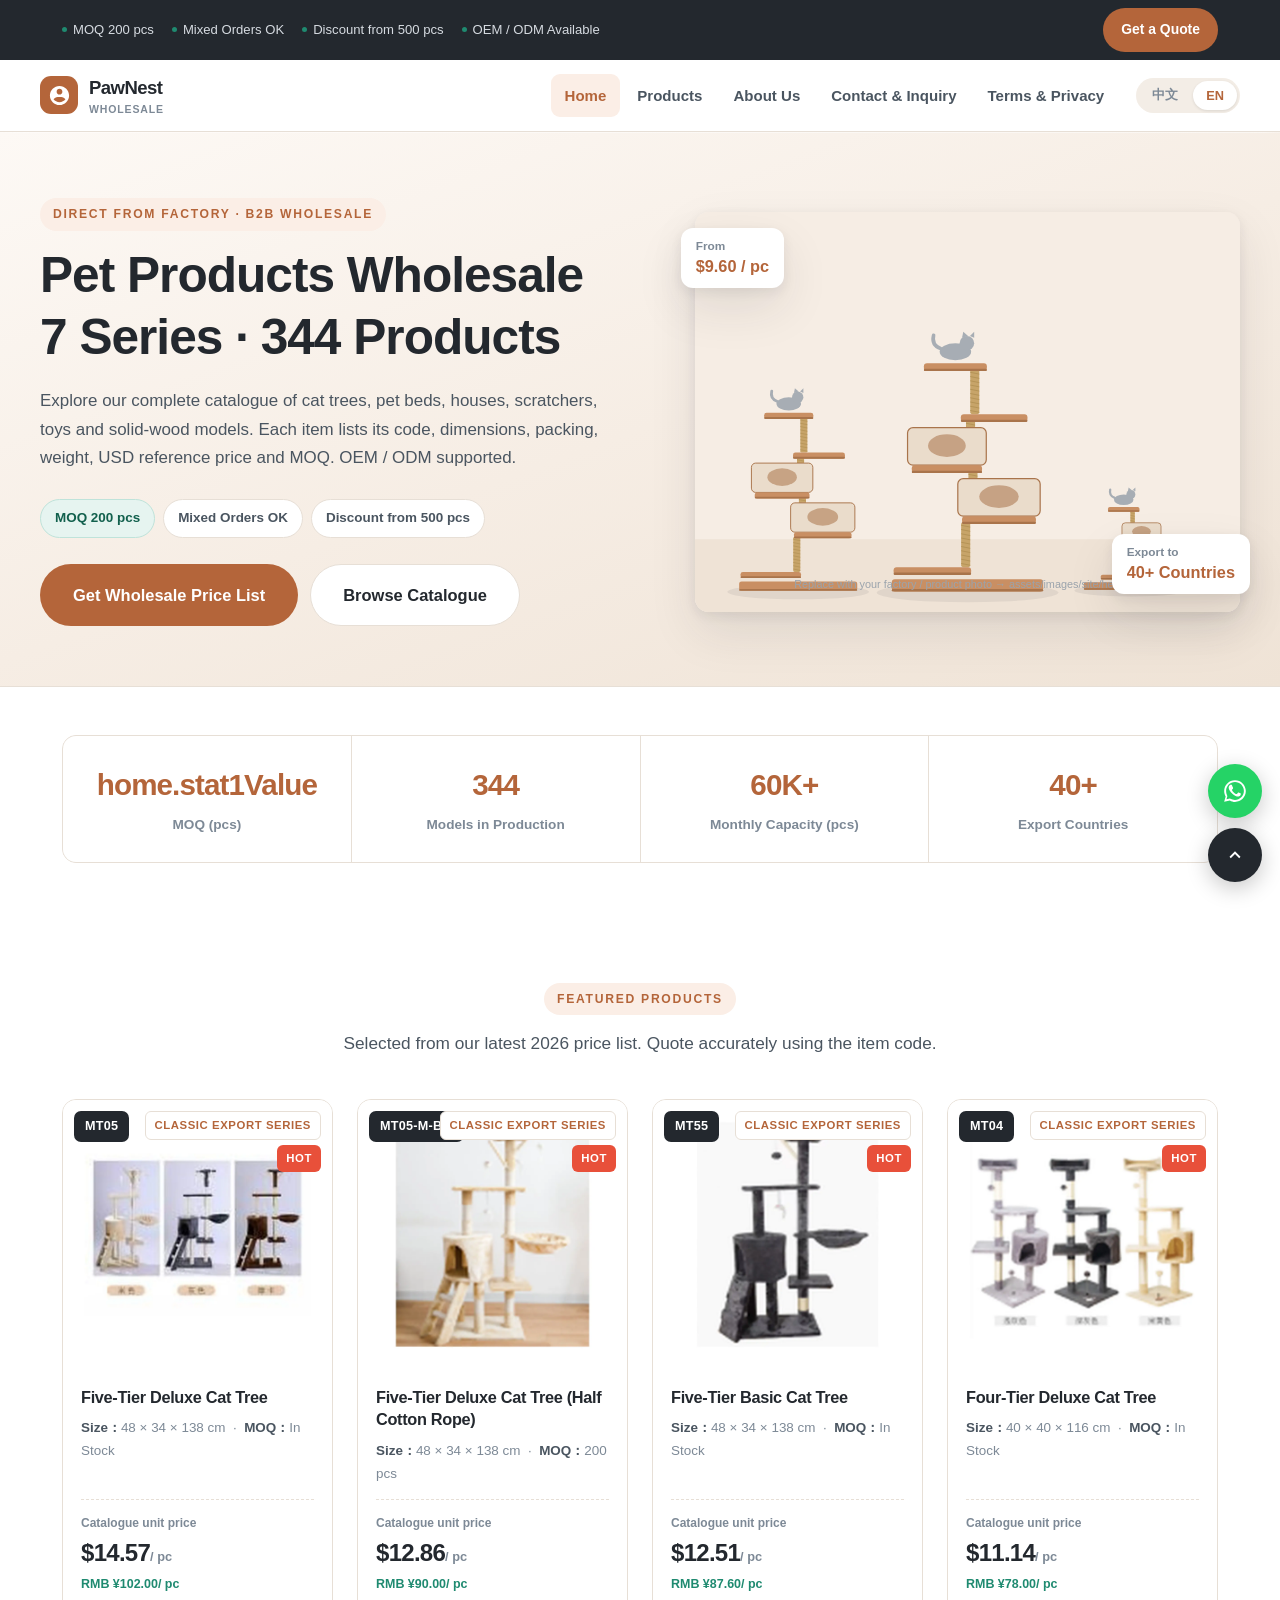
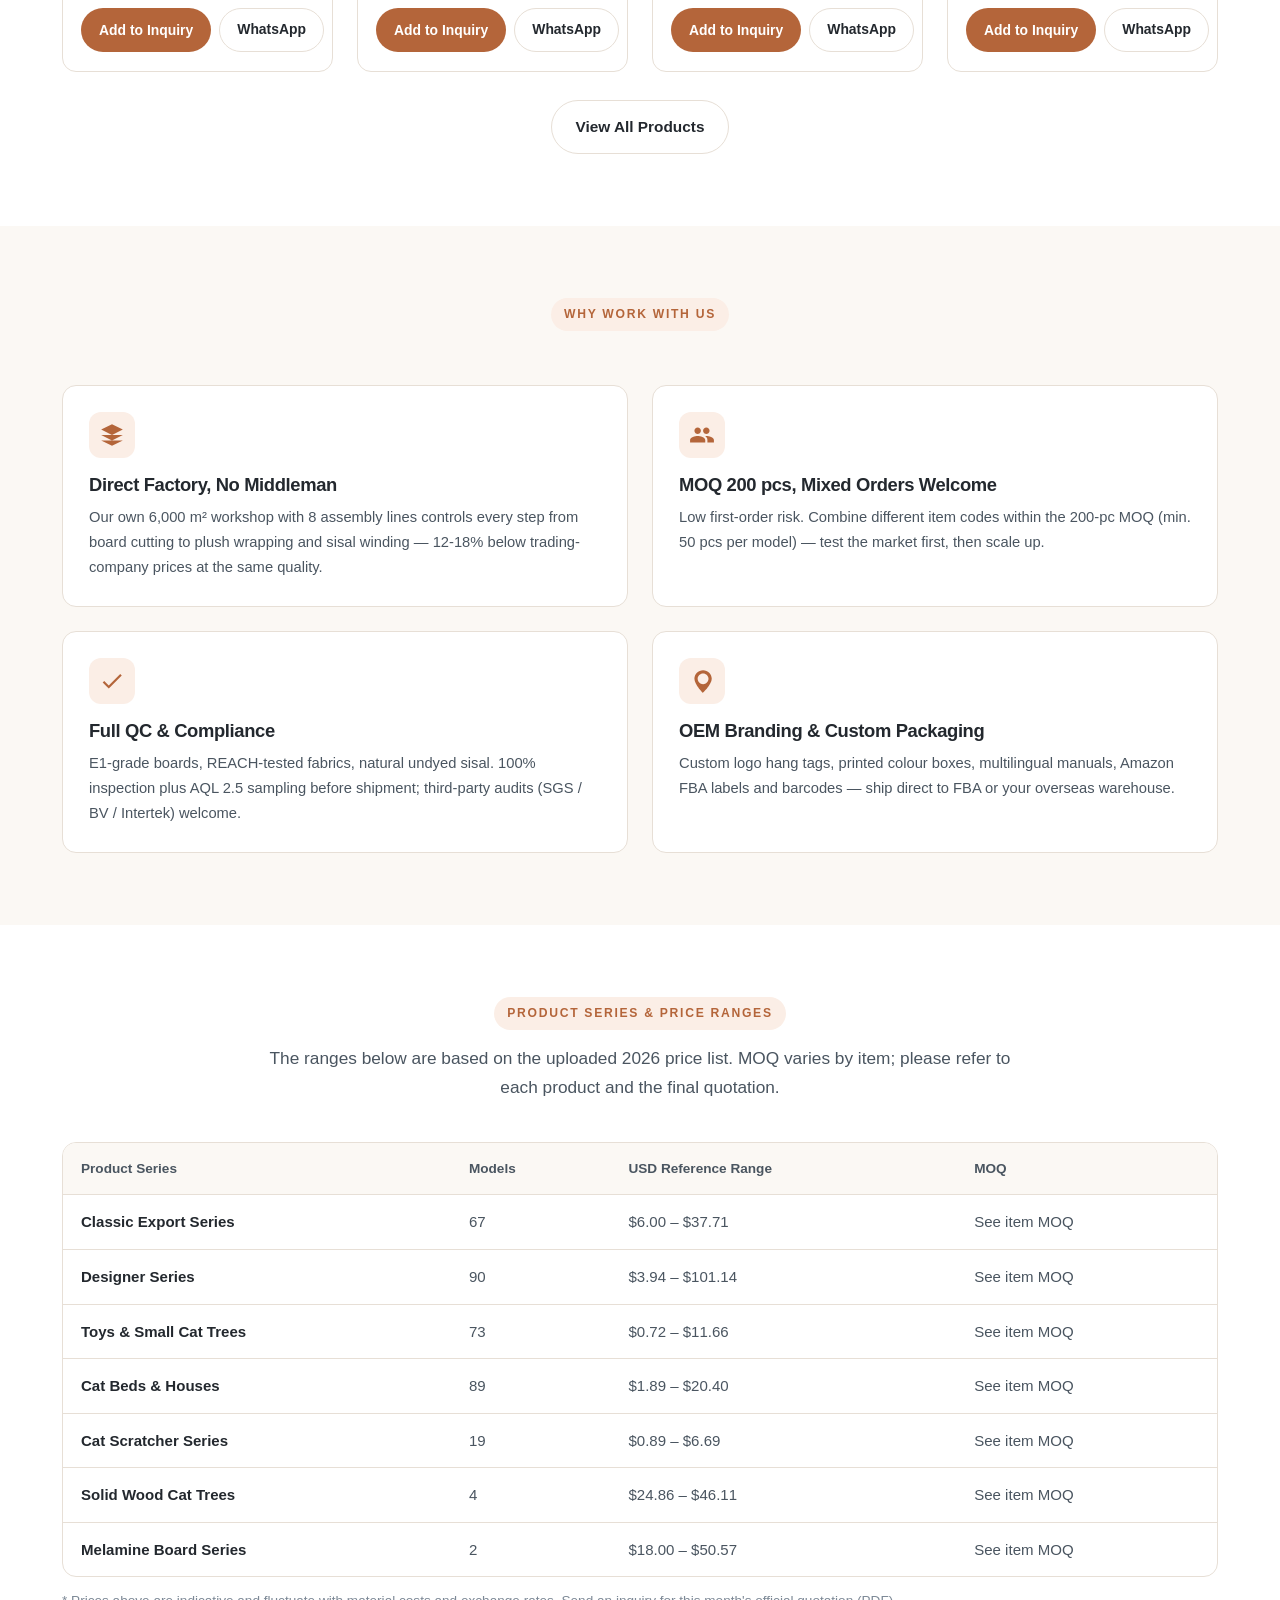
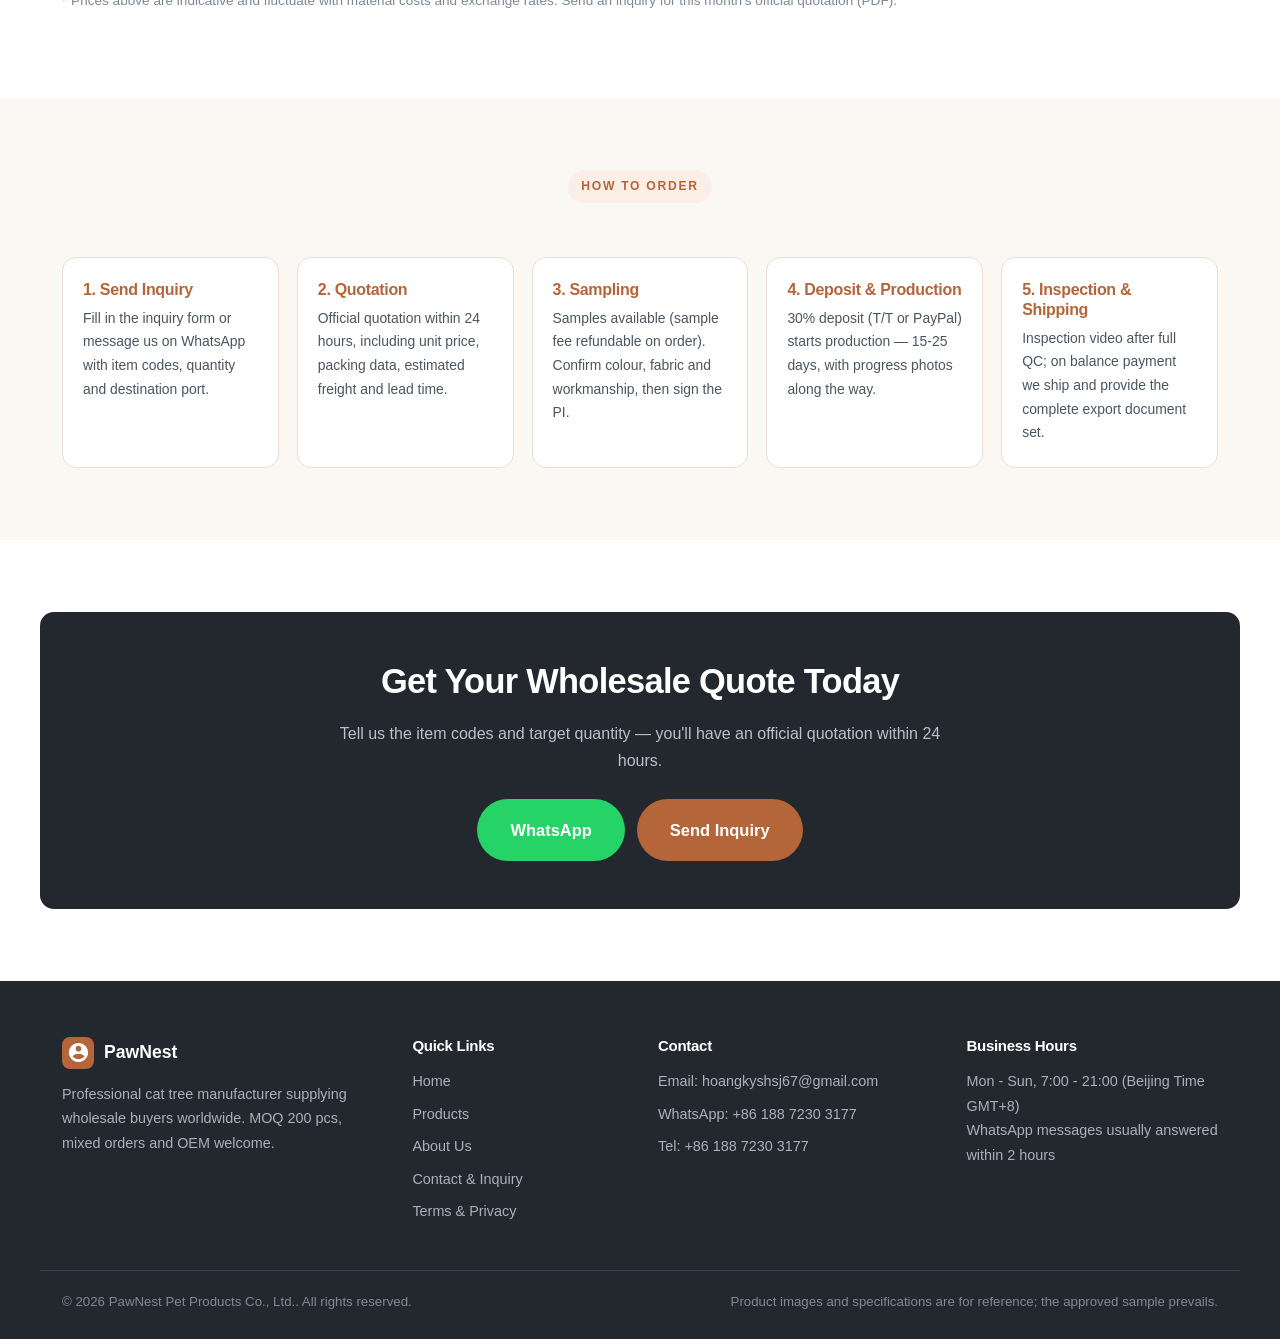
==== commit a69c0bce: "Update product-specific MOQ messaging" ====
--- a/index.html
+++ b/index.html
@@ -1,202 +1,203 @@
-<!DOCTYPE html>
-<html lang="en">
-<head>
-<meta charset="UTF-8">
-<meta name="viewport" content="width=device-width,initial-scale=1">
-<title data-title-key="home.title">Cat Tree Wholesale | PawNest</title>
-<meta name="description" content="Factory direct cat tree wholesale. MOQ 200 pcs, mixed orders, tiered discounts. Large & small models in stock. OEM/ODM supported.">
-<link rel="icon" href="assets/images/site/favicon.svg" type="image/svg+xml">
-<link rel="stylesheet" href="assets/css/style.css">
-</head>
-<body data-page="home">
-
-<!-- ===== 顶栏 ===== -->
-<div class="topbar"><div class="wrap topbar__in">
-  <div class="topbar__facts">
-    <span><span class="dot"></span> <span class="cfg-moq">200</span> pcs MOQ</span>
-    <span><span class="dot"></span> <span data-i18n="common.mixBadge">Mixed Orders OK</span></span>
-    <span><span class="dot"></span> <span data-i18n="common.discountBadge">Discount from 500 pcs</span></span>
-    <span><span class="dot"></span> <span data-i18n="common.oemBadge">OEM / ODM Available</span></span>
-  </div>
-  <a href="contact.html" class="btn btn--sm btn--primary" data-i18n="nav.cta">Get a Quote</a>
-</div></div>
-
-<!-- ===== 导航 ===== -->
-<header class="header"><div class="wrap header__in">
-  <a href="index.html" class="logo">
-    <div class="logo__mark"><svg viewBox="0 0 24 24" fill="#fff"><path d="M12 2C6.5 2 2 6.5 2 12s4.5 10 10 10 10-4.5 10-10S17.5 2 12 2zm0 3c1.7 0 3 1.3 3 3s-1.3 3-3 3-3-1.3-3-3 1.3-3 3-3zm0 14c-2.5 0-4.8-1.2-6.2-3 .9-1.5 2.5-2.5 4.3-2.5h3.8c1.8 0 3.4 1 4.3 2.5C16.8 17.7 14.5 19 12 19z"/></svg></div>
-    <div><span class="cfg-brand">PawNest</span><span class="logo__sub">Wholesale</span></div>
-  </a>
-  <nav id="nav" class="nav">
-    <a href="index.html" data-nav="home" data-i18n="nav.home">Home</a>
-    <a href="products.html" data-nav="products" data-i18n="nav.products">Products</a>
-    <a href="about.html" data-nav="about" data-i18n="nav.about">About Us</a>
-    <a href="contact.html" data-nav="contact" data-i18n="nav.contact">Contact &amp; Inquiry</a>
-    <a href="terms.html" data-nav="terms" data-i18n="nav.terms">Terms &amp; Privacy</a>
-  </nav>
-  <div class="header__tools">
-    <div class="langsw">
-      <button data-lang="zh">中文</button><button data-lang="en" class="is-on">EN</button>
-    </div>
-    <button id="burger" class="burger" aria-label="Menu"><span></span><span></span><span></span></button>
-  </div>
-</div></header>
-
-<!-- ===== Hero ===== -->
-<section class="hero"><div class="wrap hero__in">
-  <div>
-    <p class="eyebrow" data-i18n="home.heroTag">Direct from Factory · B2B Wholesale</p>
-    <h1 data-i18n="home.heroH1">Cat Tree Wholesale<br>Large &amp; Small Models In Stock</h1>
-    <p class="hero__sub" data-i18n="home.heroSub">MOQ from 200 pcs with mixed models allowed...</p>
-    <div class="hero__badges">
-      <span class="badge badge--green" data-i18n="common.moqBadge">MOQ 200 pcs</span>
-      <span class="badge" data-i18n="common.mixBadge">Mixed Orders OK</span>
-      <span class="badge" data-i18n="common.discountBadge">Discount from 500 pcs</span>
-    </div>
-    <div class="btn-row">
-      <a href="contact.html" class="btn btn--primary btn--lg" data-i18n="home.heroBtn1">Get Wholesale Price List</a>
-      <a href="products.html" class="btn btn--ghost btn--lg" data-i18n="home.heroBtn2">Browse Catalogue</a>
-    </div>
-  </div>
-  <div class="hero__art">
-    <img src="assets/images/site/hero.jpg" alt="Cat tree factory showroom" onerror="this.onerror=null;this.src='assets/images/placeholder/hero.svg'">
-    <div class="hero__chip hero__chip--1"><small>From</small><b>$9.60 / pc</b></div>
-    <div class="hero__chip hero__chip--2"><small>Export to</small><b>40+ Countries</b></div>
-  </div>
-</div></section>
-
-<!-- ===== 数据条 ===== -->
-<div class="section--tight"><div class="wrap">
-  <div class="stats">
-    <div><b>200</b><span data-i18n="home.stat1">MOQ (pcs)</span></div>
-    <div><b>344</b><span data-i18n="home.stat2">Models in Production</span></div>
-    <div><b>60K+</b><span data-i18n="home.stat3">Monthly Capacity (pcs)</span></div>
-    <div><b>40+</b><span data-i18n="home.stat4">Export Countries</span></div>
-  </div>
-</div></div>
-
-<!-- ===== 热销产品 ===== -->
-<div class="section"><div class="wrap center sec-head">
-  <p class="eyebrow" data-i18n="home.hotTitle">Best Sellers</p>
-  <p class="lead" data-i18n="home.hotSub">Order by item code for zero miscommunication.</p>
-</div><div class="wrap">
-  <div id="hotGrid" class="grid grid--4"></div>
-  <div style="text-align:center;margin-top:28px">
-    <a href="products.html" class="btn btn--ghost" data-i18n="common.viewAll">View All Products →</a>
-  </div>
-</div></div>
-
-<!-- ===== 为什么选我们 ===== -->
-<div class="section section--alt"><div class="wrap center sec-head">
-  <p class="eyebrow" data-i18n="home.whyTitle">Why Work With Us</p>
-</div><div class="wrap grid grid--2">
-  <article class="fcard">
-    <div class="fcard__icon"><svg width="26" height="26" fill="currentColor" viewBox="0 0 24 24"><path d="M12 2L2 7l10 5 10-5-10-5zM2 17l10 5 10-5M2 12l10 5 10-5"/></svg></div>
-    <h3 data-i18n="home.why1H">Direct Factory, No Middleman</h3>
-    <p data-i18n="home.why1P">Our own 6,000 m² workshop with 8 assembly lines controls every step...</p>
-  </article>
-  <article class="fcard">
-    <div class="fcard__icon"><svg width="26" height="26" fill="currentColor" viewBox="0 0 24 24"><path d="M16 11c1.66 0 2.99-1.34 2.99-3S17.66 5 16 5c-1.66 0-3 1.34-3 3s1.34 3 3 3zm-8 0c1.66 0 2.99-1.34 2.99-3S9.66 5 8 5C6.34 5 5 6.34 5 8s1.34 3 3 3zm0 2c-2.33 0-7 1.17-7 3.5V19h14v-2.5c0-2.33-4.67-3.5-7-3.5zm8 0c-.29 0-.62.02-.97.05 1.16.84 1.97 1.97 1.97 3.45V19h6v-2.5c0-2.33-4.67-3.5-7-3.5z"/></svg></div>
-    <h3 data-i18n="home.why2H">MOQ 200 pcs, Mixed Orders Welcome</h3>
-    <p data-i18n="home.why2P">Low first-order risk. Combine different item codes within the 200-pc MOQ...</p>
-  </article>
-  <article class="fcard">
-    <div class="fcard__icon"><svg width="26" height="26" fill="currentColor" viewBox="0 0 24 24"><path d="M9 16.17L4.83 12l-1.42 1.41L9 19 21 7l-1.41-1.41z"/></svg></div>
-    <h3 data-i18n="home.why3H">Full QC &amp; Compliance</h3>
-    <p data-i18n="home.why3P">E1-grade boards, REACH-tested fabrics, natural undyed sisal...</p>
-  </article>
-  <article class="fcard">
-    <div class="fcard__icon"><svg width="26" height="26" fill="currentColor" viewBox="0 0 24 24"><path d="M21 10c0-4.42-3.58-8-8-8s-8 3.58-8 8c0 5.25 7.75 13 7.75 13S21 15.25 21 10zm-8 5c-2.76 0-5-2.24-5-5s2.24-5 5-5 5 2.24 5 5-2.24 5-5 5z"/></svg></div>
-    <h3 data-i18n="home.why4H">OEM Branding &amp; Custom Packaging</h3>
-    <p data-i18n="home.why4P">Custom logo hang tags, printed colour boxes, multilingual manuals...</p>
-  </article>
-</div></div>
-
-<!-- ===== 阶梯价表 ===== -->
-<div class="section"><div class="wrap center sec-head">
-  <p class="eyebrow" data-i18n="home.priceTitle">Wholesale Pricing Structure</p>
-  <p class="lead" data-i18n="home.priceSub">The discounts below apply to all models and are based on total order quantity (mixed orders count cumulatively).</p>
-</div><div class="wrap">
-  <div id="tierTable" class="tablewrap"></div>
-  <p class="note" data-i18n="home.priceNote">* Prices above are indicative and fluctuate with material costs and exchange rates.</p>
-</div></div>
-
-<!-- ===== 合作流程 ===== -->
-<div class="section section--alt"><div class="wrap center sec-head">
-  <p class="eyebrow" data-i18n="home.flowTitle">How to Order</p>
-</div><div class="wrap flow">
-  <div class="flowstep"><h3 data-i18n="home.flow1H">1. Send Inquiry</h3><p data-i18n="home.flow1P">Fill in the inquiry form or message us on WhatsApp...</p></div>
-  <div class="flowstep"><h3 data-i18n="home.flow2H">2. Quotation</h3><p data-i18n="home.flow2P">Official quotation within 24 hours...</p></div>
-  <div class="flowstep"><h3 data-i18n="home.flow3H">3. Sampling</h3><p data-i18n="home.flow3P">Samples available (sample fee refundable on order)...</p></div>
-  <div class="flowstep"><h3 data-i18n="home.flow4H">4. Deposit &amp; Production</h3><p data-i18n="home.flow4P">30% deposit starts production — 15-25 days...</p></div>
-  <div class="flowstep"><h3 data-i18n="home.flow5H">5. Inspection &amp; Shipping</h3><p data-i18n="home.flow5P">Inspection video after full QC; on balance payment we ship...</p></div>
-</div></div>
-
-<!-- ===== CTA ===== -->
-<div class="section"><div class="wrap ctaband">
-  <h2 data-i18n="home.ctaH">Get Your Wholesale Quote Today</h2>
-  <p data-i18n="home.ctaP">Tell us the item codes and target quantity — you'll have an official quotation within 24 hours.</p>
-  <div class="btn-row" style="justify-content:center">
-    <a href="contact.html" class="btn btn--wa btn--lg" data-wa-text="" target="_blank" rel="noopener">WhatsApp</a>
-    <a href="contact.html" class="btn btn--primary btn--lg" data-i18n="common.inquiryNow">Send Inquiry</a>
-  </div>
-</div></div>
-
-<!-- ===== 页脚 ===== -->
-<footer class="footer"><div class="wrap footer__grid">
-  <div>
-    <div class="footer__logo"><div class="logo__mark" style="width:32px;height:32px;border-radius:8px"><svg width="20" height="20" viewBox="0 0 24 24" fill="#fff"><path d="M12 2C6.5 2 2 6.5 2 12s4.5 10 10 10 10-4.5 10-10S17.5 2 12 2zm0 3c1.7 0 3 1.3 3 3s-1.3 3-3 3-3-1.3-3-3 1.3-3 3-3zm0 14c-2.5 0-4.8-1.2-6.2-3 .9-1.5 2.5-2.5 4.3-2.5h3.8c1.8 0 3.4 1 4.3 2.5C16.8 17.7 14.5 19 12 19z"/></svg></div>PawNest</div>
-    <p data-i18n="footer.aboutP">Professional cat tree manufacturer supplying wholesale buyers worldwide.</p>
-  </div>
-  <div>
-    <h4 data-i18n="footer.linksH">Quick Links</h4>
-    <ul>
-      <li><a href="index.html" data-i18n="nav.home">Home</a></li>
-      <li><a href="products.html" data-i18n="nav.products">Products</a></li>
-      <li><a href="about.html" data-i18n="nav.about">About Us</a></li>
-      <li><a href="contact.html" data-i18n="nav.contact">Contact &amp; Inquiry</a></li>
-      <li><a href="terms.html" data-i18n="nav.terms">Terms &amp; Privacy</a></li>
-    </ul>
-  </div>
-  <div>
-    <h4 data-i18n="footer.contactH">Contact</h4>
-    <ul>
-      <li>Email: <a class="js-mail cfg-email" href="#">sales@pawnest-example.com</a></li>
-      <li>WhatsApp: <a class="js-wa cfg-whatsapp" href="#" data-wa-text="">—</a></li>
-      <li>Tel: <a class="js-tel cfg-phone" href="#">—</a></li>
-    </ul>
-  </div>
-  <div>
-    <h4 data-i18n="footer.hoursH">Business Hours</h4>
-    <p data-i18n="footer.hoursP">Mon - Sat, 9:00 - 18:00 (Beijing Time GMT+8)</p>
-  </div>
-</div><div class="wrap footer__bottom">
-  <span>&copy; <span class="cfg-year">2025</span> <span class="cfg-company">PawNest Pet Products Co., Ltd.</span>. <span data-i18n="footer.rights">All rights reserved.</span></span>
-  <span data-i18n="footer.disclaim">Product images and specifications are for reference.</span>
-</div></footer>
-
-<!-- 浮动按钮 -->
-<div class="floats">
-  <a class="fab fab--wa js-wa" href="#" data-wa-text="" target="_blank" rel="noopener" aria-label="WhatsApp">
-    <svg width="26" height="26" fill="currentColor" viewBox="0 0 24 24"><path d="M17.47 14.4c-.3-.2-1.8-.9-2.1-1-.3-.1-.5-.2-.7.1-.2.3-.7 1-.9 1.2-.2.2-.3.2-.6.1-.3-.2-1.2-.5-2.3-1.5-.9-.8-1.4-1.7-1.6-2-.2-.3 0-.5.1-.6l.5-.6c.1-.2.2-.3.3-.5.1-.2 0-.4 0-.5-.2-.7-.9-1.7-.9-2.3-.2-.6-.5-.5-.7-.5h-.6c-.2 0-.5.1-.8.4-.3.3-1 1-1 2.4s1 2.8 1.2 3c.1.2 1.9 3 4.7 4.2 2.3 1 2.8.8 3.3.7.5 0 1.6-.6 1.8-1.3.2-.6.2-1.2.2-1.3-.1-.1-.3-.2-.6-.4zM12 2C6.48 2 2 6.48 2 12c0 1.84.5 3.56 1.37 5.03L2 22l5.28-1.32c1.39.88 3.03 1.38 4.72 1.38 5.52 0 10-4.48 10-10S17.52 2 12 2zm0 18.2c-1.56 0-3.03-.4-4.31-1.09l-.31-.19-3.22.81.82-3.13-.2-.33A8.196 8.196 0 013.8 12c0-4.53 3.68-8.2 8.2-8.2s8.2 3.68 8.2 8.2-3.68 8.2-8.2 8.2z"/></svg>
-    <span class="fab__tip" data-i18n="common.whatsapp">Chat on WhatsApp</span>
-  </a>
-  <button id="toTop" class="fab fab--top" aria-label="Back to top">
-    <svg width="22" height="22" fill="currentColor" viewBox="0 0 24 24"><path d="M7.41 15.41L12 10.83l4.59 4.58L18 14l-6-6-6 6z"/></svg>
-  </button>
-</div>
-
-<!-- 询盘暂存条 -->
-<div id="inqBar" class="inqbar">
-  <span id="inqList" class="inqbar__list"></span>
-  <a id="inqGo" href="contact.html" class="btn btn--sm btn--primary">Go to inquiry form →</a>
-  <button id="inqClear" class="inqbar__x">Clear</button>
-</div>
-
-<script src="assets/js/config.js"></script>
-<script src="assets/js/product-images/product-images-01.js?v=20260824hd"></script>
-<script src="assets/js/products.js?v=20260824hd"></script>
-<script src="assets/js/i18n.js"></script>
-<script src="assets/js/main.js?v=20260824"></script>
-</body>
-</html>
+<!DOCTYPE html>
+<html lang="en">
+<head>
+<meta charset="UTF-8">
+<meta name="viewport" content="width=device-width,initial-scale=1">
+<title data-title-key="home.title">Cat Tree Wholesale | PawNest</title>
+<meta name="description" content="Factory-direct pet product wholesale. MOQ varies by product; contact us for the minimum order quantity for specific items. OEM/ODM supported.">
+<link rel="icon" href="assets/images/site/favicon.svg" type="image/svg+xml">
+<link rel="stylesheet" href="assets/css/style.css">
+</head>
+<body data-page="home">
+
+<!-- ===== 顶栏 ===== -->
+<div class="topbar"><div class="wrap topbar__in">
+  <div class="topbar__facts">
+    <span><span class="dot"></span> <span data-i18n="common.moqBadge">MOQ varies by product — contact us for details</span></span>
+    <span><span class="dot"></span> <span data-i18n="common.mixBadge">Mixed Orders OK</span></span>
+    <span><span class="dot"></span> <span data-i18n="common.discountBadge">Discount from 500 pcs</span></span>
+    <span><span class="dot"></span> <span data-i18n="common.oemBadge">OEM / ODM Available</span></span>
+  </div>
+  <a href="contact.html" class="btn btn--sm btn--primary" data-i18n="nav.cta">Get a Quote</a>
+</div></div>
+
+<!-- ===== 导航 ===== -->
+<header class="header"><div class="wrap header__in">
+  <a href="index.html" class="logo">
+    <div class="logo__mark"><svg viewBox="0 0 24 24" fill="#fff"><path d="M12 2C6.5 2 2 6.5 2 12s4.5 10 10 10 10-4.5 10-10S17.5 2 12 2zm0 3c1.7 0 3 1.3 3 3s-1.3 3-3 3-3-1.3-3-3 1.3-3 3-3zm0 14c-2.5 0-4.8-1.2-6.2-3 .9-1.5 2.5-2.5 4.3-2.5h3.8c1.8 0 3.4 1 4.3 2.5C16.8 17.7 14.5 19 12 19z"/></svg></div>
+    <div><span class="cfg-brand">PawNest</span><span class="logo__sub">Wholesale</span></div>
+  </a>
+  <nav id="nav" class="nav">
+    <a href="index.html" data-nav="home" data-i18n="nav.home">Home</a>
+    <a href="products.html" data-nav="products" data-i18n="nav.products">Products</a>
+    <a href="about.html" data-nav="about" data-i18n="nav.about">About Us</a>
+    <a href="contact.html" data-nav="contact" data-i18n="nav.contact">Contact &amp; Inquiry</a>
+    <a href="terms.html" data-nav="terms" data-i18n="nav.terms">Terms &amp; Privacy</a>
+  </nav>
+  <div class="header__tools">
+    <div class="langsw">
+      <button data-lang="zh">中文</button><button data-lang="en" class="is-on">EN</button>
+    </div>
+    <button id="burger" class="burger" aria-label="Menu"><span></span><span></span><span></span></button>
+  </div>
+</div></header>
+
+<!-- ===== Hero ===== -->
+<section class="hero"><div class="wrap hero__in">
+  <div>
+    <p class="eyebrow" data-i18n="home.heroTag">Direct from Factory · B2B Wholesale</p>
+    <h1 data-i18n="home.heroH1">Cat Tree Wholesale<br>Large &amp; Small Models In Stock</h1>
+    <p class="hero__sub" data-i18n="home.heroSub">Explore our full pet product catalogue. MOQ varies by product; contact us for the minimum order quantity for specific items.</p>
+    <div class="hero__badges">
+      <span class="badge badge--green" data-i18n="common.moqBadge">MOQ varies by product — contact us for details</span>
+      <span class="badge" data-i18n="common.mixBadge">Mixed Orders OK</span>
+      <span class="badge" data-i18n="common.discountBadge">Discount from 500 pcs</span>
+    </div>
+    <div class="btn-row">
+      <a href="contact.html" class="btn btn--primary btn--lg" data-i18n="home.heroBtn1">Get Wholesale Price List</a>
+      <a href="products.html" class="btn btn--ghost btn--lg" data-i18n="home.heroBtn2">Browse Catalogue</a>
+    </div>
+  </div>
+  <div class="hero__art">
+    <img src="assets/images/site/hero.jpg" alt="Cat tree factory showroom" onerror="this.onerror=null;this.src='assets/images/placeholder/hero.svg'">
+    <div class="hero__chip hero__chip--1"><small>From</small><b>$9.60 / pc</b></div>
+    <div class="hero__chip hero__chip--2"><small>Export to</small><b>40+ Countries</b></div>
+  </div>
+</div></section>
+
+<!-- ===== 数据条 ===== -->
+<div class="section--tight"><div class="wrap">
+  <div class="stats">
+    <div><b data-i18n="home.stat1Value">Varies</b><span data-i18n="home.stat1">Contact us for item MOQ</span></div>
+    <div><b>344</b><span data-i18n="home.stat2">Models in Production</span></div>
+    <div><b>60K+</b><span data-i18n="home.stat3">Monthly Capacity (pcs)</span></div>
+    <div><b>40+</b><span data-i18n="home.stat4">Export Countries</span></div>
+  </div>
+</div></div>
+
+<!-- ===== 热销产品 ===== -->
+<div class="section"><div class="wrap center sec-head">
+  <p class="eyebrow" data-i18n="home.hotTitle">Best Sellers</p>
+  <p class="lead" data-i18n="home.hotSub">Order by item code for zero miscommunication.</p>
+</div><div class="wrap">
+  <div id="hotGrid" class="grid grid--4"></div>
+  <div style="text-align:center;margin-top:28px">
+    <a href="products.html" class="btn btn--ghost" data-i18n="common.viewAll">View All Products →</a>
+  </div>
+</div></div>
+
+<!-- ===== 为什么选我们 ===== -->
+<div class="section section--alt"><div class="wrap center sec-head">
+  <p class="eyebrow" data-i18n="home.whyTitle">Why Work With Us</p>
+</div><div class="wrap grid grid--2">
+  <article class="fcard">
+    <div class="fcard__icon"><svg width="26" height="26" fill="currentColor" viewBox="0 0 24 24"><path d="M12 2L2 7l10 5 10-5-10-5zM2 17l10 5 10-5M2 12l10 5 10-5"/></svg></div>
+    <h3 data-i18n="home.why1H">Direct Factory, No Middleman</h3>
+    <p data-i18n="home.why1P">Our own 6,000 m² workshop with 8 assembly lines controls every step...</p>
+  </article>
+  <article class="fcard">
+    <div class="fcard__icon"><svg width="26" height="26" fill="currentColor" viewBox="0 0 24 24"><path d="M16 11c1.66 0 2.99-1.34 2.99-3S17.66 5 16 5c-1.66 0-3 1.34-3 3s1.34 3 3 3zm-8 0c1.66 0 2.99-1.34 2.99-3S9.66 5 8 5C6.34 5 5 6.34 5 8s1.34 3 3 3zm0 2c-2.33 0-7 1.17-7 3.5V19h14v-2.5c0-2.33-4.67-3.5-7-3.5zm8 0c-.29 0-.62.02-.97.05 1.16.84 1.97 1.97 1.97 3.45V19h6v-2.5c0-2.33-4.67-3.5-7-3.5z"/></svg></div>
+    <h3 data-i18n="home.why2H">Product-Specific MOQs</h3>
+    <p data-i18n="home.why2P">MOQ varies by product. Contact us for the minimum order quantity for specific items.</p>
+  </article>
+  <article class="fcard">
+    <div class="fcard__icon"><svg width="26" height="26" fill="currentColor" viewBox="0 0 24 24"><path d="M9 16.17L4.83 12l-1.42 1.41L9 19 21 7l-1.41-1.41z"/></svg></div>
+    <h3 data-i18n="home.why3H">Full QC &amp; Compliance</h3>
+    <p data-i18n="home.why3P">E1-grade boards, REACH-tested fabrics, natural undyed sisal...</p>
+  </article>
+  <article class="fcard">
+    <div class="fcard__icon"><svg width="26" height="26" fill="currentColor" viewBox="0 0 24 24"><path d="M21 10c0-4.42-3.58-8-8-8s-8 3.58-8 8c0 5.25 7.75 13 7.75 13S21 15.25 21 10zm-8 5c-2.76 0-5-2.24-5-5s2.24-5 5-5 5 2.24 5 5-2.24 5-5 5z"/></svg></div>
+    <h3 data-i18n="home.why4H">OEM Branding &amp; Custom Packaging</h3>
+    <p data-i18n="home.why4P">Custom logo hang tags, printed colour boxes, multilingual manuals...</p>
+  </article>
+</div></div>
+
+<!-- ===== 阶梯价表 ===== -->
+<div class="section"><div class="wrap center sec-head">
+  <p class="eyebrow" data-i18n="home.priceTitle">Wholesale Pricing Structure</p>
+  <p class="lead" data-i18n="home.priceSub">The discounts below apply to all models and are based on total order quantity (mixed orders count cumulatively).</p>
+</div><div class="wrap">
+  <div id="tierTable" class="tablewrap"></div>
+  <p class="note" data-i18n="home.priceNote">* Prices above are indicative and fluctuate with material costs and exchange rates.</p>
+</div></div>
+
+<!-- ===== 合作流程 ===== -->
+<div class="section section--alt"><div class="wrap center sec-head">
+  <p class="eyebrow" data-i18n="home.flowTitle">How to Order</p>
+</div><div class="wrap flow">
+  <div class="flowstep"><h3 data-i18n="home.flow1H">1. Send Inquiry</h3><p data-i18n="home.flow1P">Fill in the inquiry form or message us on WhatsApp...</p></div>
+  <div class="flowstep"><h3 data-i18n="home.flow2H">2. Quotation</h3><p data-i18n="home.flow2P">Official quotation within 24 hours...</p></div>
+  <div class="flowstep"><h3 data-i18n="home.flow3H">3. Sampling</h3><p data-i18n="home.flow3P">Samples available (sample fee refundable on order)...</p></div>
+  <div class="flowstep"><h3 data-i18n="home.flow4H">4. Deposit &amp; Production</h3><p data-i18n="home.flow4P">30% deposit starts production — 15-25 days...</p></div>
+  <div class="flowstep"><h3 data-i18n="home.flow5H">5. Inspection &amp; Shipping</h3><p data-i18n="home.flow5P">Inspection video after full QC; on balance payment we ship...</p></div>
+</div></div>
+
+<!-- ===== CTA ===== -->
+<div class="section"><div class="wrap ctaband">
+  <h2 data-i18n="home.ctaH">Get Your Wholesale Quote Today</h2>
+  <p data-i18n="home.ctaP">Tell us the item codes and target quantity — you'll have an official quotation within 24 hours.</p>
+  <div class="btn-row" style="justify-content:center">
+    <a href="contact.html" class="btn btn--wa btn--lg" data-wa-text="" target="_blank" rel="noopener">WhatsApp</a>
+    <a href="contact.html" class="btn btn--primary btn--lg" data-i18n="common.inquiryNow">Send Inquiry</a>
+  </div>
+</div></div>
+
+<!-- ===== 页脚 ===== -->
+<footer class="footer"><div class="wrap footer__grid">
+  <div>
+    <div class="footer__logo"><div class="logo__mark" style="width:32px;height:32px;border-radius:8px"><svg width="20" height="20" viewBox="0 0 24 24" fill="#fff"><path d="M12 2C6.5 2 2 6.5 2 12s4.5 10 10 10 10-4.5 10-10S17.5 2 12 2zm0 3c1.7 0 3 1.3 3 3s-1.3 3-3 3-3-1.3-3-3 1.3-3 3-3zm0 14c-2.5 0-4.8-1.2-6.2-3 .9-1.5 2.5-2.5 4.3-2.5h3.8c1.8 0 3.4 1 4.3 2.5C16.8 17.7 14.5 19 12 19z"/></svg></div>PawNest</div>
+    <p data-i18n="footer.aboutP">Professional cat tree manufacturer supplying wholesale buyers worldwide.</p>
+  </div>
+  <div>
+    <h4 data-i18n="footer.linksH">Quick Links</h4>
+    <ul>
+      <li><a href="index.html" data-i18n="nav.home">Home</a></li>
+      <li><a href="products.html" data-i18n="nav.products">Products</a></li>
+      <li><a href="about.html" data-i18n="nav.about">About Us</a></li>
+      <li><a href="contact.html" data-i18n="nav.contact">Contact &amp; Inquiry</a></li>
+      <li><a href="terms.html" data-i18n="nav.terms">Terms &amp; Privacy</a></li>
+    </ul>
+  </div>
+  <div>
+    <h4 data-i18n="footer.contactH">Contact</h4>
+    <ul>
+      <li>Email: <a class="js-mail cfg-email" href="#">sales@pawnest-example.com</a></li>
+      <li>WhatsApp: <a class="js-wa cfg-whatsapp" href="#" data-wa-text="">—</a></li>
+      <li>Tel: <a class="js-tel cfg-phone" href="#">—</a></li>
+    </ul>
+  </div>
+  <div>
+    <h4 data-i18n="footer.hoursH">Business Hours</h4>
+    <p data-i18n="footer.hoursP">Mon - Sat, 9:00 - 18:00 (Beijing Time GMT+8)</p>
+  </div>
+</div><div class="wrap footer__bottom">
+  <span>&copy; <span class="cfg-year">2025</span> <span class="cfg-company">PawNest Pet Products Co., Ltd.</span>. <span data-i18n="footer.rights">All rights reserved.</span></span>
+  <span data-i18n="footer.disclaim">Product images and specifications are for reference.</span>
+</div></footer>
+
+<!-- 浮动按钮 -->
+<div class="floats">
+  <a class="fab fab--wa js-wa" href="#" data-wa-text="" target="_blank" rel="noopener" aria-label="WhatsApp">
+    <svg width="26" height="26" fill="currentColor" viewBox="0 0 24 24"><path d="M17.47 14.4c-.3-.2-1.8-.9-2.1-1-.3-.1-.5-.2-.7.1-.2.3-.7 1-.9 1.2-.2.2-.3.2-.6.1-.3-.2-1.2-.5-2.3-1.5-.9-.8-1.4-1.7-1.6-2-.2-.3 0-.5.1-.6l.5-.6c.1-.2.2-.3.3-.5.1-.2 0-.4 0-.5-.2-.7-.9-1.7-.9-2.3-.2-.6-.5-.5-.7-.5h-.6c-.2 0-.5.1-.8.4-.3.3-1 1-1 2.4s1 2.8 1.2 3c.1.2 1.9 3 4.7 4.2 2.3 1 2.8.8 3.3.7.5 0 1.6-.6 1.8-1.3.2-.6.2-1.2.2-1.3-.1-.1-.3-.2-.6-.4zM12 2C6.48 2 2 6.48 2 12c0 1.84.5 3.56 1.37 5.03L2 22l5.28-1.32c1.39.88 3.03 1.38 4.72 1.38 5.52 0 10-4.48 10-10S17.52 2 12 2zm0 18.2c-1.56 0-3.03-.4-4.31-1.09l-.31-.19-3.22.81.82-3.13-.2-.33A8.196 8.196 0 013.8 12c0-4.53 3.68-8.2 8.2-8.2s8.2 3.68 8.2 8.2-3.68 8.2-8.2 8.2z"/></svg>
+    <span class="fab__tip" data-i18n="common.whatsapp">Chat on WhatsApp</span>
+  </a>
+  <button id="toTop" class="fab fab--top" aria-label="Back to top">
+    <svg width="22" height="22" fill="currentColor" viewBox="0 0 24 24"><path d="M7.41 15.41L12 10.83l4.59 4.58L18 14l-6-6-6 6z"/></svg>
+  </button>
+</div>
+
+<!-- 询盘暂存条 -->
+<div id="inqBar" class="inqbar">
+  <span id="inqList" class="inqbar__list"></span>
+  <a id="inqGo" href="contact.html" class="btn btn--sm btn--primary">Go to inquiry form →</a>
+  <button id="inqClear" class="inqbar__x">Clear</button>
+</div>
+
+<script src="assets/js/config.js"></script>
+<script src="assets/js/product-images/product-images-01.js?v=20260824hd"></script>
+<script src="assets/js/products.js?v=20260824hd"></script>
+<script src="assets/js/i18n.js"></script>
+<script src="assets/js/main.js?v=20260824"></script>
+</body>
+</html>
+
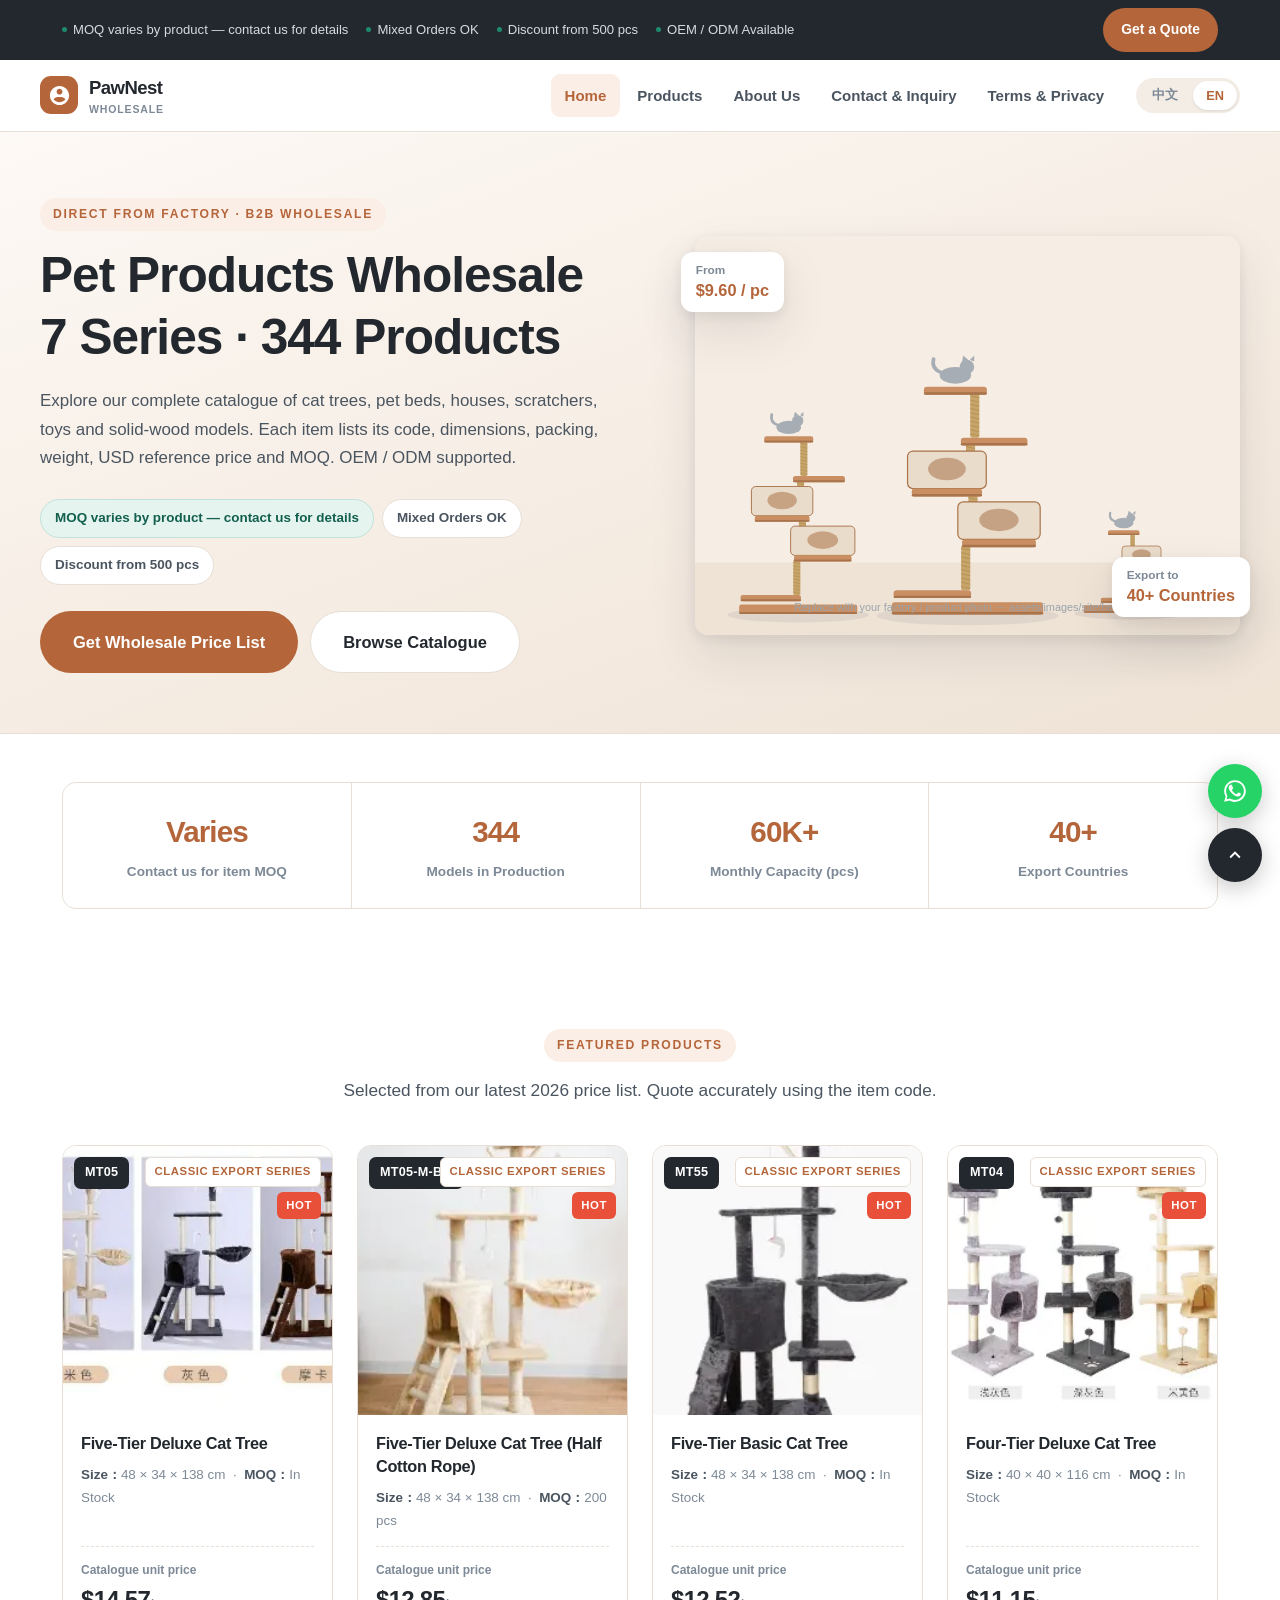
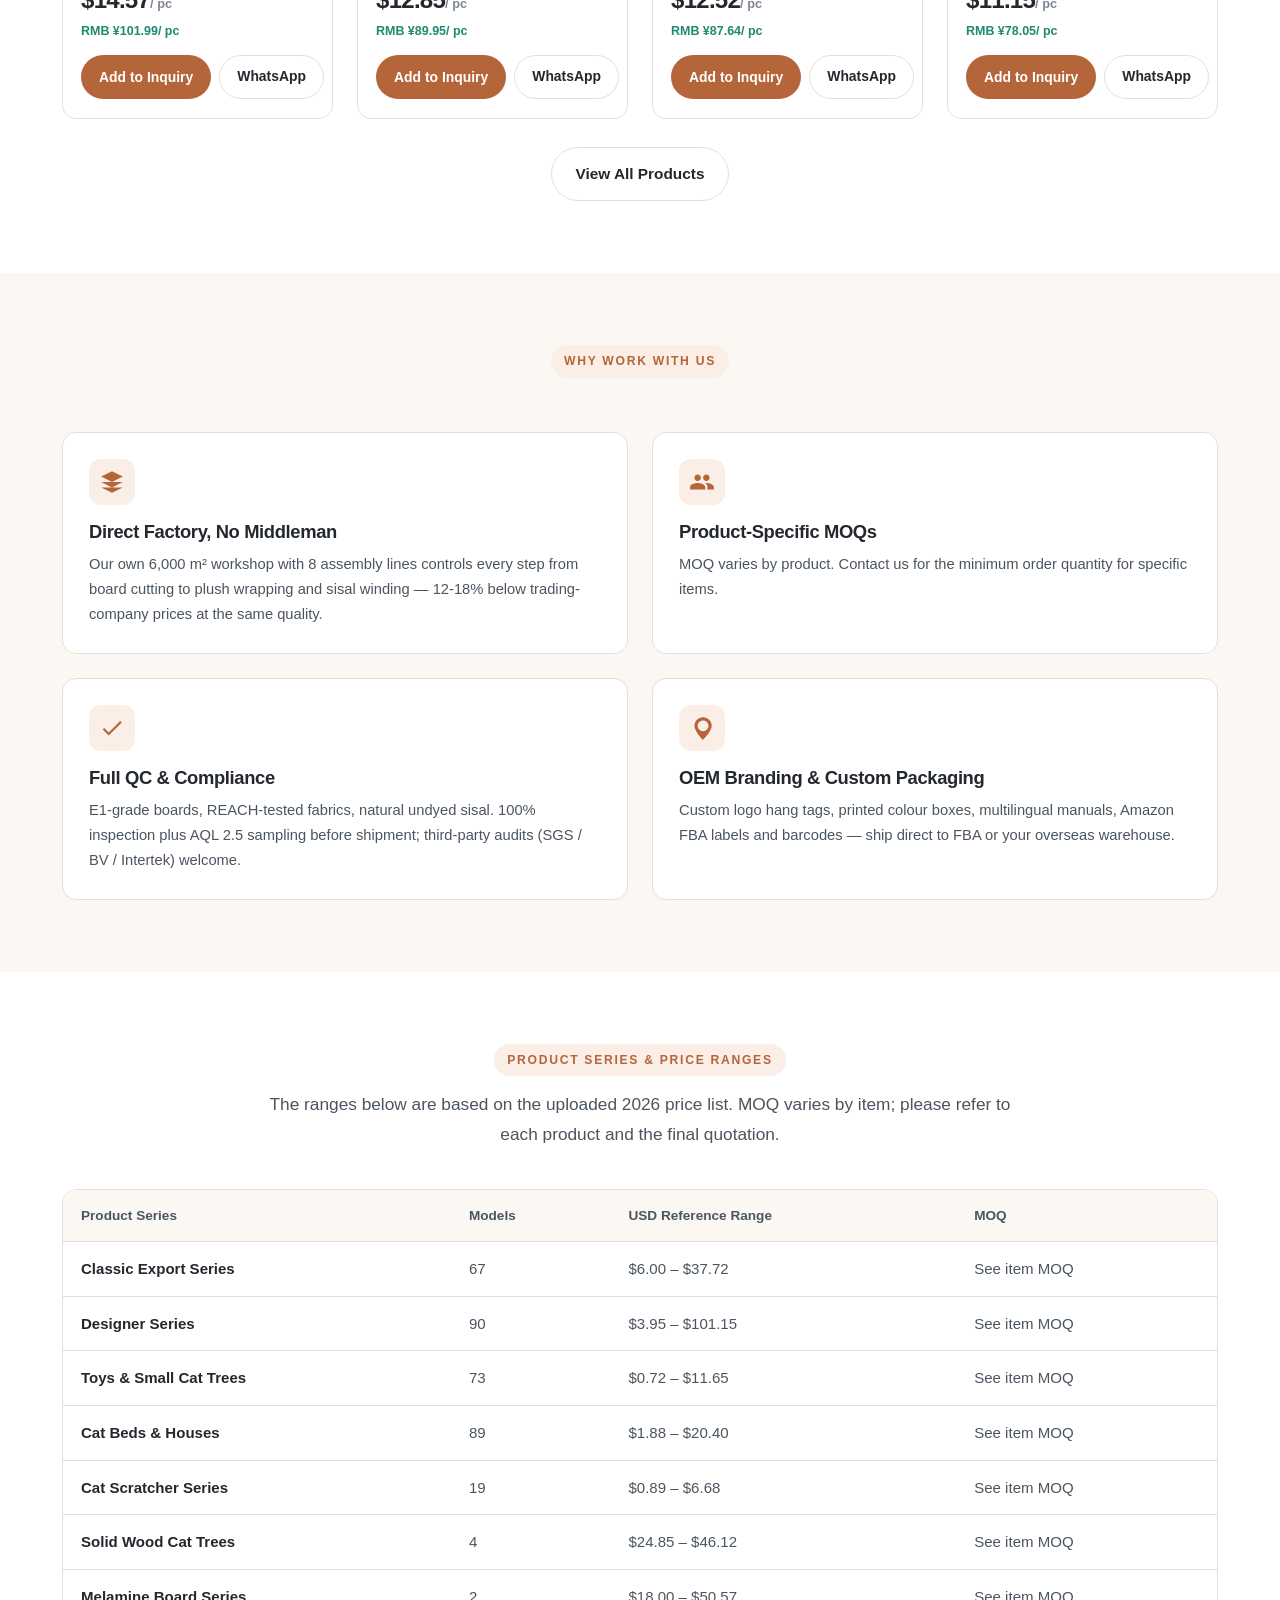
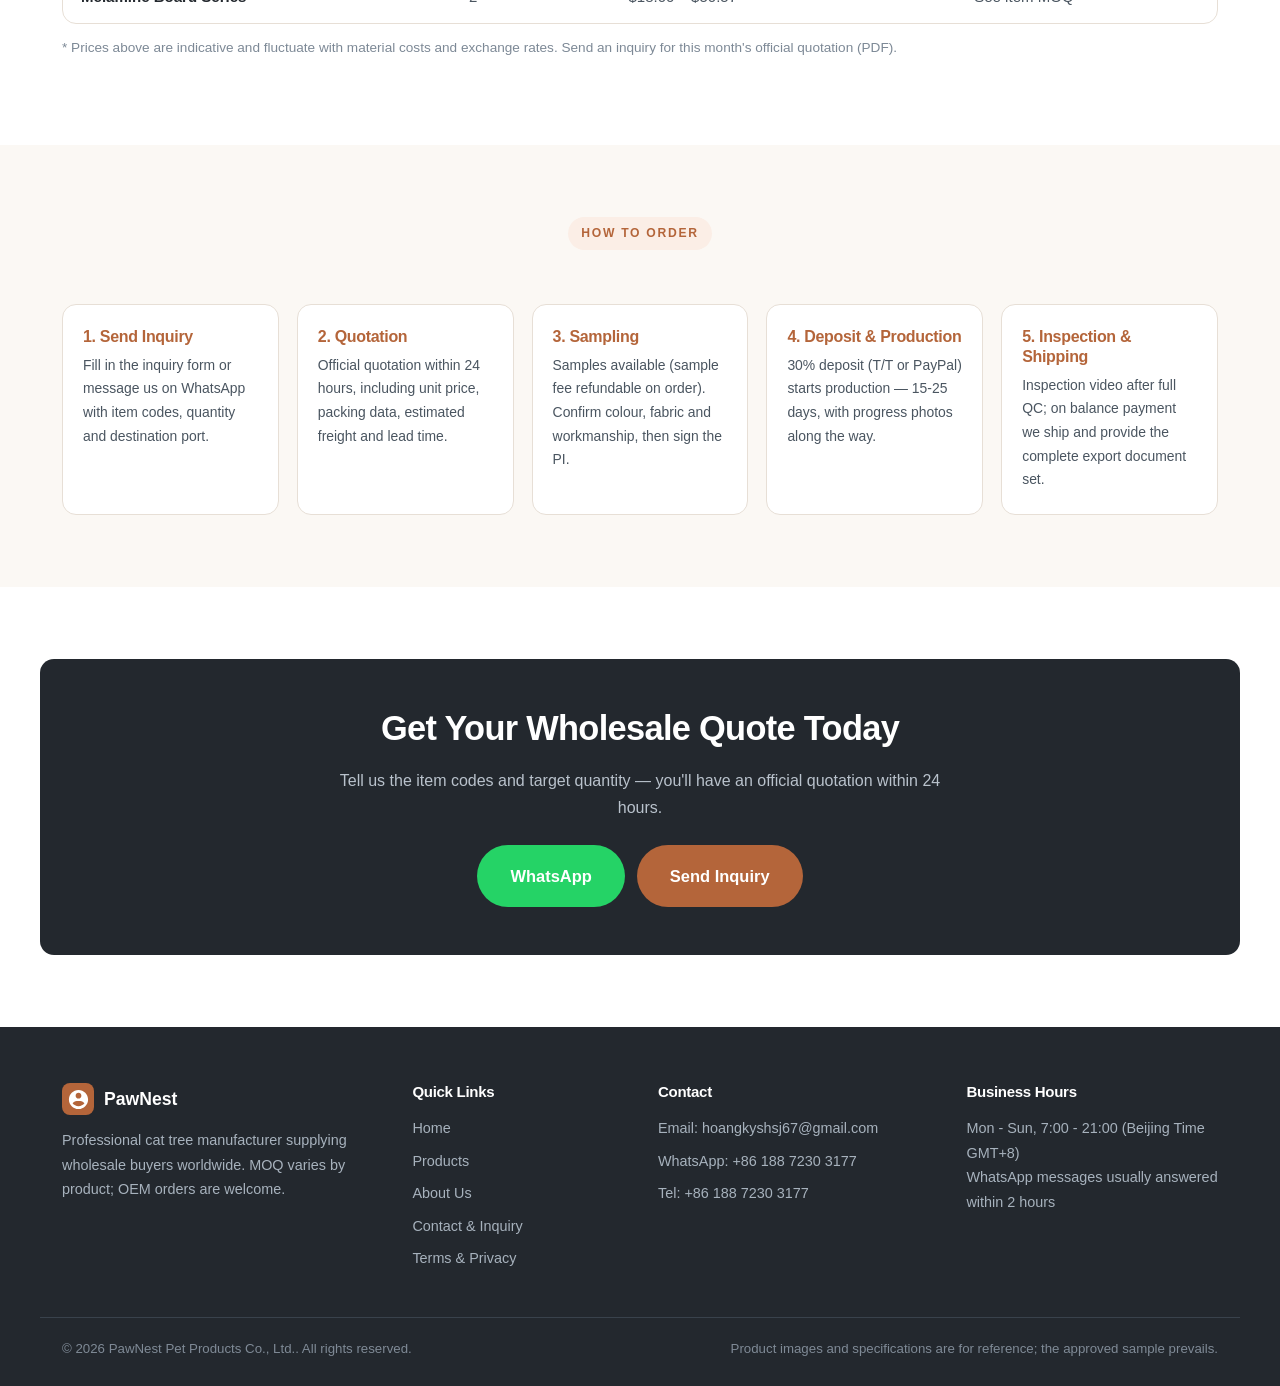
==== commit 281391e2: "Replace website catalogue from 2026 product list" ====
--- a/index.html
+++ b/index.html
@@ -194,10 +194,11 @@
 </div>
 
 <script src="assets/js/config.js"></script>
-<script src="assets/js/product-images/product-images-01.js?v=20260824hd"></script>
-<script src="assets/js/products.js?v=20260824hd"></script>
+<script src="assets/js/product-images/product-images-01.js?v=20260825xl"></script>
+<script src="assets/js/products.js?v=20260825xl"></script>
 <script src="assets/js/i18n.js"></script>
 <script src="assets/js/main.js?v=20260824"></script>
 </body>
 </html>
 
+
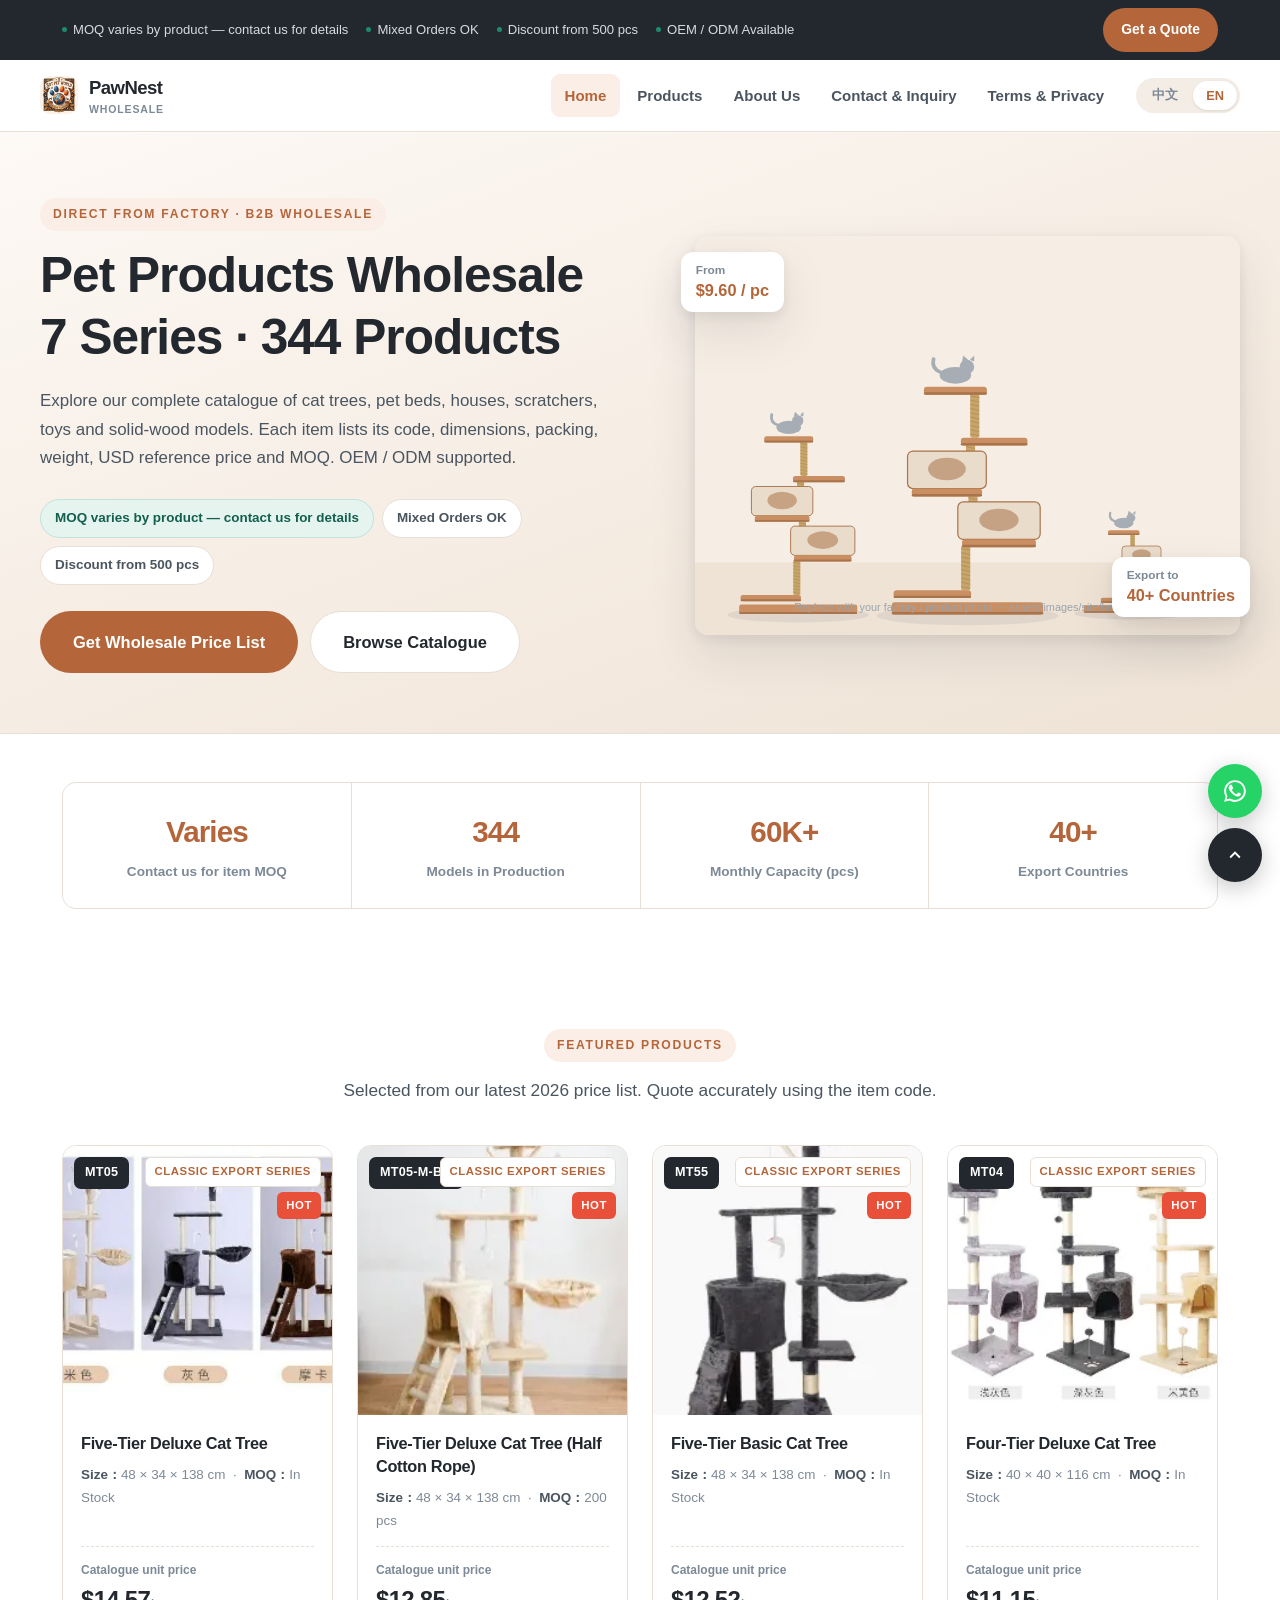
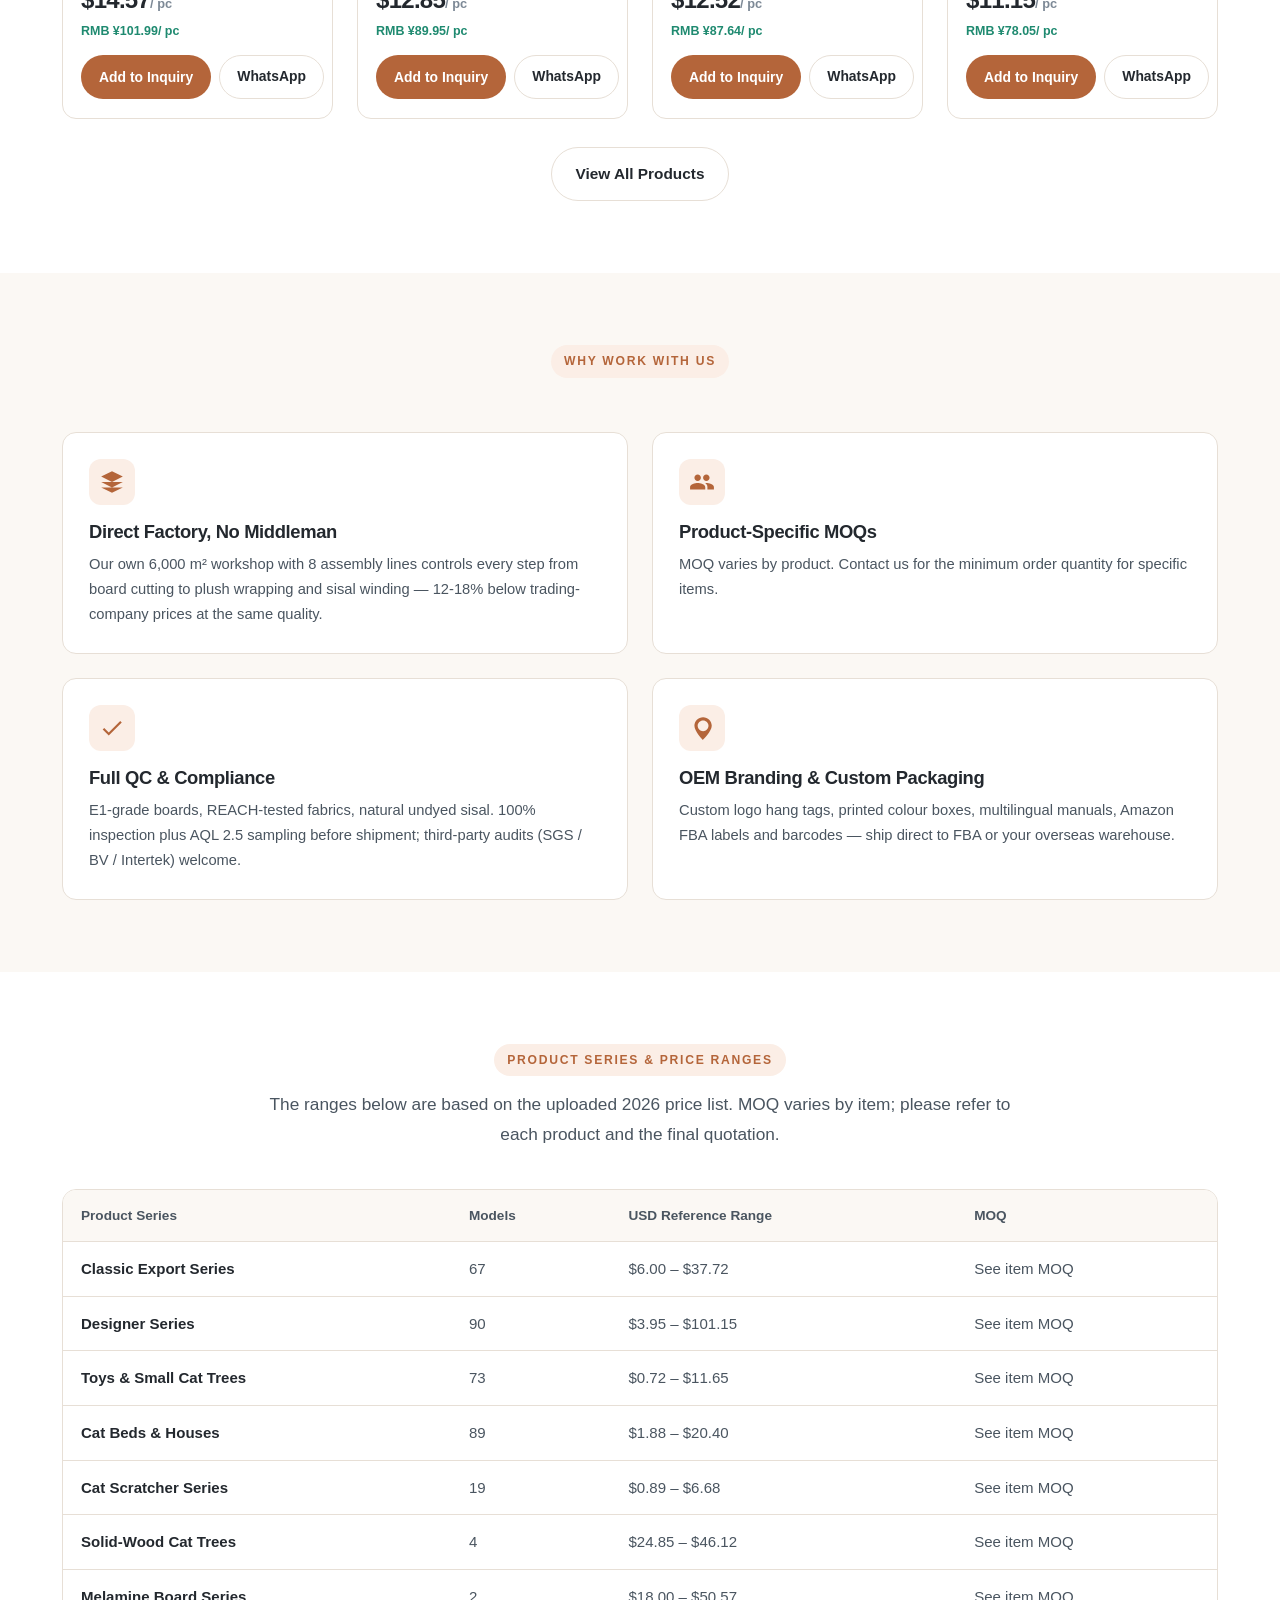
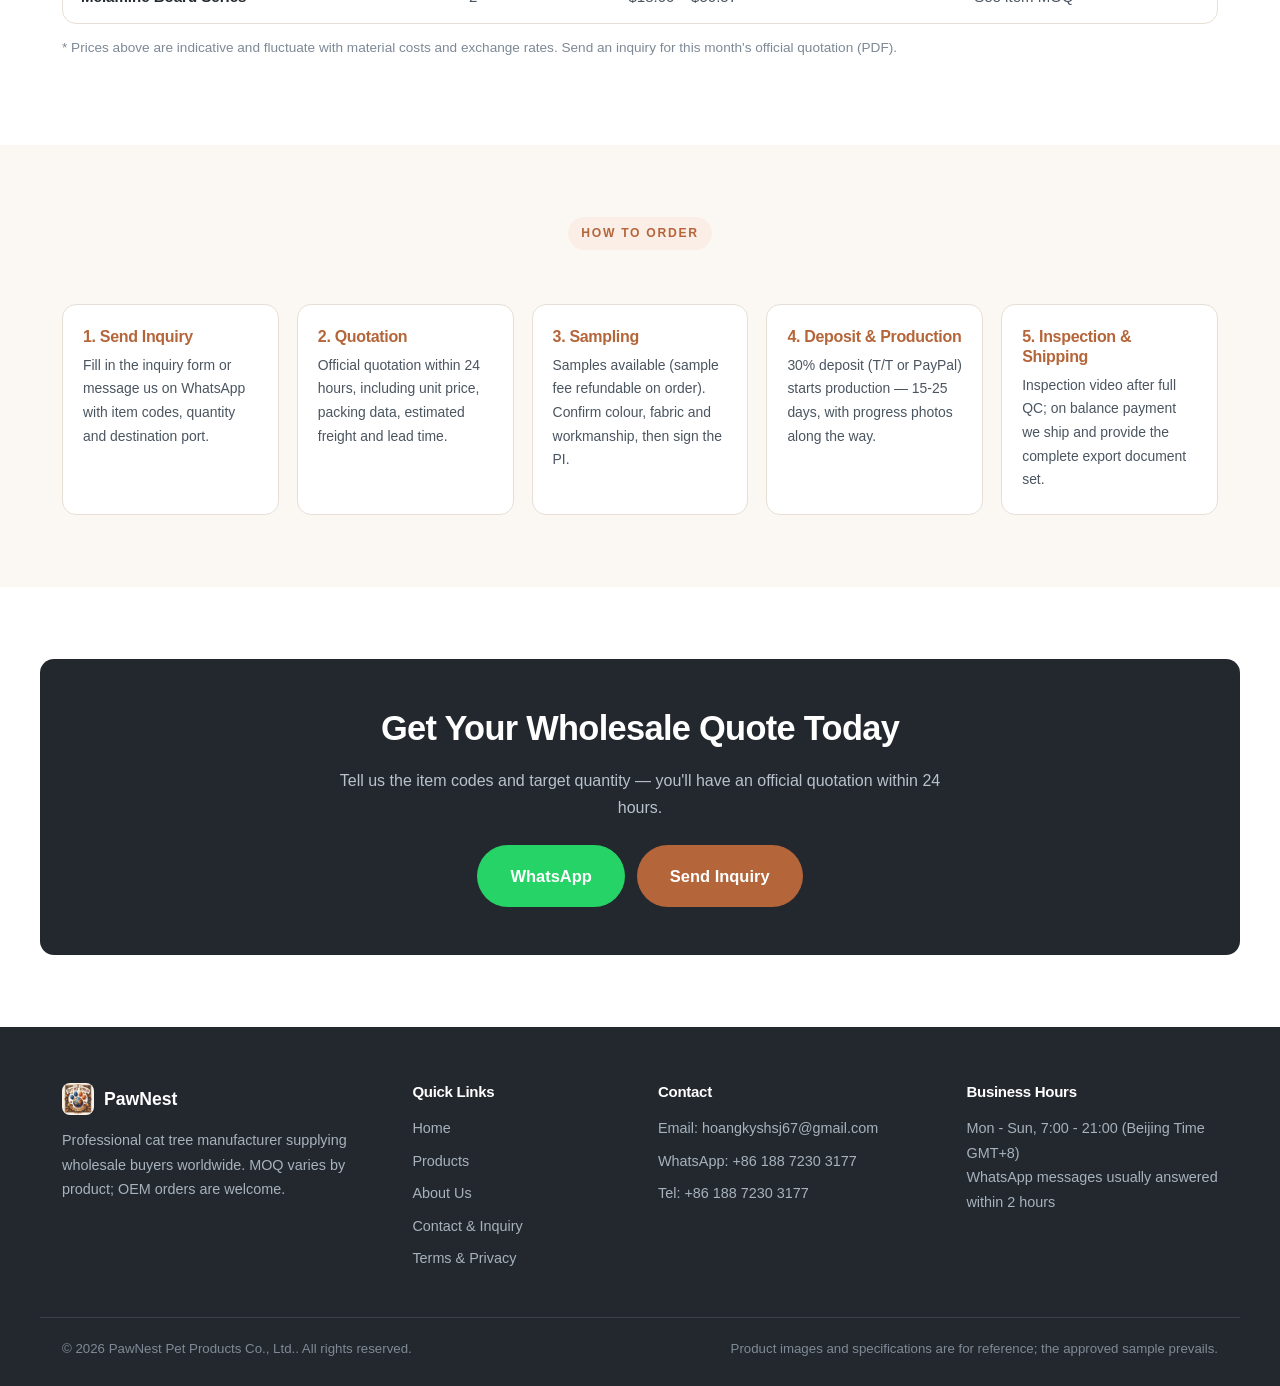
==== commit 24971c91: "Use new brand avatar across website" ====
--- a/index.html
+++ b/index.html
@@ -5,8 +5,8 @@
 <meta name="viewport" content="width=device-width,initial-scale=1">
 <title data-title-key="home.title">Cat Tree Wholesale | PawNest</title>
 <meta name="description" content="Factory-direct pet product wholesale. MOQ varies by product; contact us for the minimum order quantity for specific items. OEM/ODM supported.">
-<link rel="icon" href="assets/images/site/favicon.svg" type="image/svg+xml">
-<link rel="stylesheet" href="assets/css/style.css">
+<link rel="icon" href="assets/images/site/brand-avatar.png?v=20260825avatar" type="image/png">
+<link rel="stylesheet" href="assets/css/style.css?v=20260825avatar">
 </head>
 <body data-page="home">
 
@@ -24,7 +24,7 @@
 <!-- ===== 导航 ===== -->
 <header class="header"><div class="wrap header__in">
   <a href="index.html" class="logo">
-    <div class="logo__mark"><svg viewBox="0 0 24 24" fill="#fff"><path d="M12 2C6.5 2 2 6.5 2 12s4.5 10 10 10 10-4.5 10-10S17.5 2 12 2zm0 3c1.7 0 3 1.3 3 3s-1.3 3-3 3-3-1.3-3-3 1.3-3 3-3zm0 14c-2.5 0-4.8-1.2-6.2-3 .9-1.5 2.5-2.5 4.3-2.5h3.8c1.8 0 3.4 1 4.3 2.5C16.8 17.7 14.5 19 12 19z"/></svg></div>
+    <div class="logo__mark"><img src="assets/images/site/brand-avatar.png?v=20260825avatar" alt=""></div>
     <div><span class="cfg-brand">PawNest</span><span class="logo__sub">Wholesale</span></div>
   </a>
   <nav id="nav" class="nav">
@@ -145,7 +145,7 @@
 <!-- ===== 页脚 ===== -->
 <footer class="footer"><div class="wrap footer__grid">
   <div>
-    <div class="footer__logo"><div class="logo__mark" style="width:32px;height:32px;border-radius:8px"><svg width="20" height="20" viewBox="0 0 24 24" fill="#fff"><path d="M12 2C6.5 2 2 6.5 2 12s4.5 10 10 10 10-4.5 10-10S17.5 2 12 2zm0 3c1.7 0 3 1.3 3 3s-1.3 3-3 3-3-1.3-3-3 1.3-3 3-3zm0 14c-2.5 0-4.8-1.2-6.2-3 .9-1.5 2.5-2.5 4.3-2.5h3.8c1.8 0 3.4 1 4.3 2.5C16.8 17.7 14.5 19 12 19z"/></svg></div>PawNest</div>
+    <div class="footer__logo"><div class="logo__mark" style="width:32px;height:32px;border-radius:8px"><img src="assets/images/site/brand-avatar.png?v=20260825avatar" alt=""></div>PawNest</div>
     <p data-i18n="footer.aboutP">Professional cat tree manufacturer supplying wholesale buyers worldwide.</p>
   </div>
   <div>
@@ -201,4 +201,3 @@
 </body>
 </html>
 
-
--- a/assets/css/style.css
+++ b/assets/css/style.css
@@ -1,455 +1,455 @@
-/* ==========================================================================
-   PawNest 猫爬架批发站 · 样式表
-   要改配色，只改下面 :root 里的颜色变量即可，全站自动生效
-   ========================================================================== */
-
-:root{
-  --brand:      #B4653A;   /* 主色：暖木色 */
-  --brand-dark: #8E4E2B;
-  --brand-soft: #FBEEE6;
-  --ink:        #23282E;   /* 正文深色 */
-  --ink-2:      #4A5560;   /* 次级文字 */
-  --ink-3:      #7D8996;   /* 弱化文字 */
-  --bg:         #FFFFFF;
-  --bg-2:       #FBF8F4;   /* 米白分区背景 */
-  --bg-3:       #F3EDE6;
-  --line:       #E7DFD6;
-  --green:      #1F8A70;   /* 折扣 / 成功 */
-  --green-soft: #E6F4F0;
-  --amber:      #C9861B;
-  --radius:     14px;
-  --radius-sm:  9px;
-  --shadow:     0 1px 3px rgba(35,40,46,.06), 0 8px 24px rgba(35,40,46,.06);
-  --shadow-lg:  0 4px 12px rgba(35,40,46,.08), 0 20px 48px rgba(35,40,46,.10);
-  --maxw:       1200px;
-  --font: "Inter", -apple-system, BlinkMacSystemFont, "Segoe UI", "PingFang SC",
-          "Hiragino Sans GB", "Microsoft YaHei", "Helvetica Neue", Arial, sans-serif;
+/* ==========================================================================
+   PawNest 猫爬架批发站 · 样式表
+   要改配色，只改下面 :root 里的颜色变量即可，全站自动生效
+   ========================================================================== */
+
+:root{
+  --brand:      #B4653A;   /* 主色：暖木色 */
+  --brand-dark: #8E4E2B;
+  --brand-soft: #FBEEE6;
+  --ink:        #23282E;   /* 正文深色 */
+  --ink-2:      #4A5560;   /* 次级文字 */
+  --ink-3:      #7D8996;   /* 弱化文字 */
+  --bg:         #FFFFFF;
+  --bg-2:       #FBF8F4;   /* 米白分区背景 */
+  --bg-3:       #F3EDE6;
+  --line:       #E7DFD6;
+  --green:      #1F8A70;   /* 折扣 / 成功 */
+  --green-soft: #E6F4F0;
+  --amber:      #C9861B;
+  --radius:     14px;
+  --radius-sm:  9px;
+  --shadow:     0 1px 3px rgba(35,40,46,.06), 0 8px 24px rgba(35,40,46,.06);
+  --shadow-lg:  0 4px 12px rgba(35,40,46,.08), 0 20px 48px rgba(35,40,46,.10);
+  --maxw:       1200px;
+  --font: "Inter", -apple-system, BlinkMacSystemFont, "Segoe UI", "PingFang SC",
+          "Hiragino Sans GB", "Microsoft YaHei", "Helvetica Neue", Arial, sans-serif;
+}
+
+*,*::before,*::after{ box-sizing:border-box; }
+html{ scroll-behavior:smooth; -webkit-text-size-adjust:100%; }
+body{
+  margin:0; font-family:var(--font); color:var(--ink); background:var(--bg);
+  font-size:16px; line-height:1.7; -webkit-font-smoothing:antialiased;
+}
+img{ max-width:100%; display:block; }
+a{ color:var(--brand); text-decoration:none; }
+a:hover{ color:var(--brand-dark); }
+h1,h2,h3,h4{ margin:0 0 .5em; line-height:1.25; font-weight:700; letter-spacing:-.02em; }
+h1{ font-size:clamp(1.9rem,4.4vw,3.1rem); }
+h2{ font-size:clamp(1.5rem,3vw,2.15rem); }
+h3{ font-size:1.15rem; }
+p{ margin:0 0 1em; }
+ul{ margin:0 0 1em; padding-left:1.15em; }
+li{ margin-bottom:.35em; }
+:focus-visible{ outline:3px solid var(--brand); outline-offset:2px; border-radius:4px; }
+
+.wrap{ max-width:var(--maxw); margin:0 auto; padding:0 22px; }
+.section{ padding:72px 0; }
+.section--alt{ background:var(--bg-2); }
+.section--tight{ padding:48px 0; }
+.center{ text-align:center; }
+.lead{ font-size:1.08rem; color:var(--ink-2); max-width:760px; }
+.center .lead{ margin-left:auto; margin-right:auto; }
+.sec-head{ margin-bottom:40px; }
+.eyebrow{
+  display:inline-block; font-size:.76rem; font-weight:700; letter-spacing:.14em;
+  text-transform:uppercase; color:var(--brand); background:var(--brand-soft);
+  padding:6px 13px; border-radius:100px; margin-bottom:14px;
+}
+
+/* ---------- 按钮 ---------- */
+.btn{
+  display:inline-flex; align-items:center; justify-content:center; gap:9px;
+  padding:13px 24px; border-radius:100px; font-weight:650; font-size:.96rem;
+  border:1.5px solid transparent; cursor:pointer; transition:.18s ease;
+  white-space:nowrap; font-family:inherit; text-align:center;
+}
+.btn--primary{ background:var(--brand); color:#fff; }
+.btn--primary:hover{ background:var(--brand-dark); color:#fff; transform:translateY(-1px);
+  box-shadow:0 8px 20px rgba(180,101,58,.28); }
+.btn--ghost{ background:#fff; color:var(--ink); border-color:var(--line); }
+.btn--ghost:hover{ border-color:var(--brand); color:var(--brand); transform:translateY(-1px); }
+.btn--wa{ background:#25D366; color:#fff; }
+.btn--wa:hover{ background:#1EB955; color:#fff; transform:translateY(-1px);
+  box-shadow:0 8px 20px rgba(37,211,102,.32); }
+.btn--pp{ background:#0070BA; color:#fff; }
+.btn--pp:hover{ background:#005A96; color:#fff; transform:translateY(-1px); }
+.btn--sm{ padding:9px 17px; font-size:.87rem; }
+.btn--lg{ padding:16px 32px; font-size:1.03rem; }
+.btn--block{ width:100%; }
+.btn svg{ flex:none; }
+.btn-row{ display:flex; flex-wrap:wrap; gap:12px; }
+.center .btn-row{ justify-content:center; }
+
+/* ---------- 顶栏 ---------- */
+.topbar{
+  background:var(--ink); color:#D6DBE1; font-size:.82rem; padding:8px 0;
+}
+.topbar__in{ display:flex; flex-wrap:wrap; gap:8px 22px; align-items:center; justify-content:space-between; }
+.topbar__facts{ display:flex; flex-wrap:wrap; gap:6px 18px; }
+.topbar__facts span{ display:inline-flex; align-items:center; gap:6px; }
+.topbar a{ color:#fff; }
+.dot{ width:5px; height:5px; border-radius:50%; background:var(--green); flex:none; }
+
+.header{
+  position:sticky; top:0; z-index:60; background:rgba(255,255,255,.94);
+  backdrop-filter:blur(12px); border-bottom:1px solid var(--line);
+}
+.header__in{ display:flex; align-items:center; gap:18px; padding:12px 0; }
+.logo{ display:flex; align-items:center; gap:11px; font-weight:800; font-size:1.16rem;
+  color:var(--ink); letter-spacing:-.03em; flex:none; }
+.logo:hover{ color:var(--ink); }
+.logo__mark{
+  width:38px; height:38px; border-radius:11px; background:#f6efe4;
+  display:grid; place-items:center; flex:none; overflow:hidden;
 }
-
-*,*::before,*::after{ box-sizing:border-box; }
-html{ scroll-behavior:smooth; -webkit-text-size-adjust:100%; }
-body{
-  margin:0; font-family:var(--font); color:var(--ink); background:var(--bg);
-  font-size:16px; line-height:1.7; -webkit-font-smoothing:antialiased;
-}
-img{ max-width:100%; display:block; }
-a{ color:var(--brand); text-decoration:none; }
-a:hover{ color:var(--brand-dark); }
-h1,h2,h3,h4{ margin:0 0 .5em; line-height:1.25; font-weight:700; letter-spacing:-.02em; }
-h1{ font-size:clamp(1.9rem,4.4vw,3.1rem); }
-h2{ font-size:clamp(1.5rem,3vw,2.15rem); }
-h3{ font-size:1.15rem; }
-p{ margin:0 0 1em; }
-ul{ margin:0 0 1em; padding-left:1.15em; }
-li{ margin-bottom:.35em; }
-:focus-visible{ outline:3px solid var(--brand); outline-offset:2px; border-radius:4px; }
-
-.wrap{ max-width:var(--maxw); margin:0 auto; padding:0 22px; }
-.section{ padding:72px 0; }
-.section--alt{ background:var(--bg-2); }
-.section--tight{ padding:48px 0; }
-.center{ text-align:center; }
-.lead{ font-size:1.08rem; color:var(--ink-2); max-width:760px; }
-.center .lead{ margin-left:auto; margin-right:auto; }
-.sec-head{ margin-bottom:40px; }
-.eyebrow{
-  display:inline-block; font-size:.76rem; font-weight:700; letter-spacing:.14em;
-  text-transform:uppercase; color:var(--brand); background:var(--brand-soft);
-  padding:6px 13px; border-radius:100px; margin-bottom:14px;
-}
-
-/* ---------- 按钮 ---------- */
-.btn{
-  display:inline-flex; align-items:center; justify-content:center; gap:9px;
-  padding:13px 24px; border-radius:100px; font-weight:650; font-size:.96rem;
-  border:1.5px solid transparent; cursor:pointer; transition:.18s ease;
-  white-space:nowrap; font-family:inherit; text-align:center;
-}
-.btn--primary{ background:var(--brand); color:#fff; }
-.btn--primary:hover{ background:var(--brand-dark); color:#fff; transform:translateY(-1px);
-  box-shadow:0 8px 20px rgba(180,101,58,.28); }
-.btn--ghost{ background:#fff; color:var(--ink); border-color:var(--line); }
-.btn--ghost:hover{ border-color:var(--brand); color:var(--brand); transform:translateY(-1px); }
-.btn--wa{ background:#25D366; color:#fff; }
-.btn--wa:hover{ background:#1EB955; color:#fff; transform:translateY(-1px);
-  box-shadow:0 8px 20px rgba(37,211,102,.32); }
-.btn--pp{ background:#0070BA; color:#fff; }
-.btn--pp:hover{ background:#005A96; color:#fff; transform:translateY(-1px); }
-.btn--sm{ padding:9px 17px; font-size:.87rem; }
-.btn--lg{ padding:16px 32px; font-size:1.03rem; }
-.btn--block{ width:100%; }
-.btn svg{ flex:none; }
-.btn-row{ display:flex; flex-wrap:wrap; gap:12px; }
-.center .btn-row{ justify-content:center; }
-
-/* ---------- 顶栏 ---------- */
-.topbar{
-  background:var(--ink); color:#D6DBE1; font-size:.82rem; padding:8px 0;
-}
-.topbar__in{ display:flex; flex-wrap:wrap; gap:8px 22px; align-items:center; justify-content:space-between; }
-.topbar__facts{ display:flex; flex-wrap:wrap; gap:6px 18px; }
-.topbar__facts span{ display:inline-flex; align-items:center; gap:6px; }
-.topbar a{ color:#fff; }
-.dot{ width:5px; height:5px; border-radius:50%; background:var(--green); flex:none; }
-
-.header{
-  position:sticky; top:0; z-index:60; background:rgba(255,255,255,.94);
-  backdrop-filter:blur(12px); border-bottom:1px solid var(--line);
-}
-.header__in{ display:flex; align-items:center; gap:18px; padding:12px 0; }
-.logo{ display:flex; align-items:center; gap:11px; font-weight:800; font-size:1.16rem;
-  color:var(--ink); letter-spacing:-.03em; flex:none; }
-.logo:hover{ color:var(--ink); }
-.logo__mark{
-  width:38px; height:38px; border-radius:11px; background:var(--brand);
-  display:grid; place-items:center; flex:none;
-}
-.logo__mark svg{ width:23px; height:23px; }
-.logo__sub{ display:block; font-size:.66rem; font-weight:600; color:var(--ink-3);
-  letter-spacing:.08em; text-transform:uppercase; margin-top:-2px; }
-
-.nav{ display:flex; gap:3px; margin-left:auto; }
-.nav a{
-  padding:9px 14px; border-radius:9px; color:var(--ink-2); font-weight:600; font-size:.94rem;
-}
-.nav a:hover{ background:var(--bg-3); color:var(--ink); }
-.nav a.is-active{ color:var(--brand); background:var(--brand-soft); }
-.header__tools{ display:flex; align-items:center; gap:9px; flex:none; }
-
-.langsw{ display:flex; background:var(--bg-3); border-radius:100px; padding:3px; gap:2px; }
-.langsw button{
-  border:0; background:transparent; padding:6px 13px; border-radius:100px; cursor:pointer;
-  font-weight:700; font-size:.8rem; color:var(--ink-3); font-family:inherit; transition:.15s;
-}
-.langsw button.is-on{ background:#fff; color:var(--brand); box-shadow:0 1px 3px rgba(0,0,0,.1); }
-
-.burger{ display:none; border:1.5px solid var(--line); background:#fff; border-radius:9px;
-  width:42px; height:42px; cursor:pointer; }
-.burger span{ display:block; width:19px; height:2px; background:var(--ink); margin:4px auto; border-radius:2px; }
-
-/* ---------- Hero ---------- */
-.hero{
-  background:linear-gradient(160deg,#FDF9F5 0%,#F6EDE4 52%,#EFE3D6 100%);
-  border-bottom:1px solid var(--line); overflow:hidden; position:relative;
-}
-.hero__in{ display:grid; grid-template-columns:1.05fr .95fr; gap:52px; align-items:center;
-  padding:66px 0 60px; }
-.hero h1{ margin-bottom:18px; }
-.hero__sub{ font-size:1.06rem; color:var(--ink-2); margin-bottom:26px; max-width:560px; }
-.hero__badges{ display:flex; flex-wrap:wrap; gap:8px; margin-bottom:26px; }
-.badge{
-  display:inline-flex; align-items:center; gap:6px; background:#fff; border:1px solid var(--line);
-  padding:7px 14px; border-radius:100px; font-size:.84rem; font-weight:650; color:var(--ink-2);
-}
-.badge--green{ background:var(--green-soft); border-color:#BFE3DA; color:#12604D; }
-.hero__art{ position:relative; }
-.hero__art img{ width:100%; border-radius:var(--radius); box-shadow:var(--shadow-lg); }
-.hero__chip{
-  position:absolute; background:#fff; border-radius:12px; padding:11px 15px; box-shadow:var(--shadow-lg);
-  font-size:.83rem; font-weight:700; line-height:1.35;
-}
-.hero__chip small{ display:block; font-weight:600; color:var(--ink-3); font-size:.74rem; }
-.hero__chip--1{ top:16px; left:-14px; }
-.hero__chip--2{ bottom:18px; right:-10px; }
-.hero__chip b{ color:var(--brand); font-size:1.02rem; }
-
-/* ---------- 数字条 ---------- */
-.stats{ display:grid; grid-template-columns:repeat(4,1fr); gap:1px; background:var(--line);
-  border:1px solid var(--line); border-radius:var(--radius); overflow:hidden; }
-.stats div{ background:#fff; padding:24px 18px; text-align:center; }
-.stats b{ display:block; font-size:1.85rem; font-weight:800; color:var(--brand); letter-spacing:-.03em; }
-.stats span{ font-size:.85rem; color:var(--ink-3); font-weight:600; }
-
-/* ---------- 产品卡 ---------- */
-.grid{ display:grid; gap:24px; }
-.grid--4{ grid-template-columns:repeat(4,1fr); }
-.grid--3{ grid-template-columns:repeat(3,1fr); }
-.grid--2{ grid-template-columns:repeat(2,1fr); }
-
-.pcard{
-  background:#fff; border:1px solid var(--line); border-radius:var(--radius);
-  overflow:hidden; display:flex; flex-direction:column; transition:.2s ease;
-}
-.pcard:hover{ transform:translateY(-3px); box-shadow:var(--shadow-lg); border-color:#D9CCBE; }
-.pcard__media{ position:relative; background:var(--bg-3); aspect-ratio:1/1; overflow:hidden; }
-.pcard__media img{ width:100%; height:100%; object-fit:cover; transition:.3s; }
-.pcard:hover .pcard__media img{ transform:scale(1.04); }
-.pcard__code{
-  position:absolute; top:11px; left:11px; background:var(--ink); color:#fff;
-  font-size:.79rem; font-weight:800; padding:5px 11px; border-radius:7px; letter-spacing:.02em;
-}
-.pcard__tags{ position:absolute; top:11px; right:11px; display:flex; flex-direction:column; gap:5px; align-items:flex-end; }
-.tag{ font-size:.71rem; font-weight:800; padding:4px 9px; border-radius:6px; text-transform:uppercase;
-  letter-spacing:.05em; }
-.tag--type{ background:#fff; color:var(--brand); border:1px solid var(--line); }
-.tag--hot{ background:#E8503A; color:#fff; }
-.pcard__body{ padding:17px 18px 19px; display:flex; flex-direction:column; flex:1; }
-.pcard__name{ font-size:1.02rem; font-weight:700; margin:0 0 9px; line-height:1.4; }
-.pcard__spec{ font-size:.84rem; color:var(--ink-3); margin:0 0 13px; }
-.pcard__spec b{ color:var(--ink-2); font-weight:650; }
-.pcard__price{ margin-top:auto; padding-top:13px; border-top:1px dashed var(--line); }
-.pcard__from{ font-size:.75rem; color:var(--ink-3); font-weight:600; }
-.pcard__num{ font-size:1.5rem; font-weight:800; color:var(--ink); letter-spacing:-.03em; }
-.pcard__num small{ font-size:.8rem; font-weight:600; color:var(--ink-3); letter-spacing:0; }
-.pcard__disc{ font-size:.78rem; color:var(--green); font-weight:700; }
-.pcard__btns{ display:flex; gap:8px; margin-top:13px; }
-.pcard__btns .btn{ flex:1; }
-
-/* ---------- 产品详细行（目录页） ---------- */
-.prow{
-  display:grid; grid-template-columns:300px 1fr; gap:0; background:#fff;
-  border:1px solid var(--line); border-radius:var(--radius); overflow:hidden; margin-bottom:22px;
-}
-.prow__media{ background:var(--bg-3); position:relative; min-height:280px; }
-.prow__media img{ width:100%; height:100%; object-fit:cover; position:absolute; inset:0; }
-.prow__body{ padding:24px 26px; }
-.prow__head{ display:flex; flex-wrap:wrap; align-items:center; gap:10px; margin-bottom:6px; }
-.prow__code{ background:var(--ink); color:#fff; font-size:.8rem; font-weight:800; padding:5px 11px; border-radius:7px; }
-.prow__name{ font-size:1.22rem; font-weight:750; margin:0 0 14px; }
-.spectable{ width:100%; border-collapse:collapse; font-size:.87rem; margin-bottom:16px; }
-.spectable th{ text-align:left; color:var(--ink-3); font-weight:600; padding:5px 14px 5px 0;
-  white-space:nowrap; vertical-align:top; width:1%; }
-.spectable td{ padding:5px 0; color:var(--ink-2); }
-.feat{ list-style:none; padding:0; margin:0 0 16px; display:grid; grid-template-columns:1fr 1fr; gap:5px 16px; }
-.feat li{ font-size:.86rem; color:var(--ink-2); padding-left:19px; position:relative; margin:0; }
-.feat li::before{ content:""; position:absolute; left:0; top:.55em; width:11px; height:6px;
-  border-left:2px solid var(--green); border-bottom:2px solid var(--green);
-  transform:rotate(-45deg); }
-.prow__foot{ display:flex; flex-wrap:wrap; gap:16px; align-items:flex-end; justify-content:space-between;
-  padding-top:16px; border-top:1px solid var(--line); }
-.tierbox{ display:flex; gap:9px; flex-wrap:wrap; }
-.tierbox div{ background:var(--bg-2); border:1px solid var(--line); border-radius:var(--radius-sm);
-  padding:9px 13px; min-width:104px; }
-.tierbox span{ display:block; font-size:.72rem; color:var(--ink-3); font-weight:650; }
-.tierbox b{ font-size:1.08rem; font-weight:800; letter-spacing:-.02em; }
-.tierbox div.is-best{ background:var(--green-soft); border-color:#BFE3DA; }
-.tierbox div.is-best b{ color:#12604D; }
-
-/* ---------- 筛选 ---------- */
-.filters{ display:flex; flex-wrap:wrap; gap:9px; margin-bottom:28px; }
-.filters button{
-  border:1.5px solid var(--line); background:#fff; padding:10px 19px; border-radius:100px;
-  font-weight:650; font-size:.9rem; cursor:pointer; color:var(--ink-2); font-family:inherit; transition:.15s;
-}
-.filters button:hover{ border-color:var(--brand); color:var(--brand); }
-.filters button.is-on{ background:var(--brand); border-color:var(--brand); color:#fff; }
-
-/* ---------- 特性卡 ---------- */
-.fcard{ background:#fff; border:1px solid var(--line); border-radius:var(--radius); padding:26px; height:100%; }
-.fcard__icon{ width:46px; height:46px; border-radius:12px; background:var(--brand-soft);
-  display:grid; place-items:center; margin-bottom:15px; color:var(--brand); }
-.fcard h3{ margin-bottom:9px; }
-.fcard p{ font-size:.92rem; color:var(--ink-2); margin:0; }
-
-/* ---------- 流程 ---------- */
-.flow{ display:grid; grid-template-columns:repeat(5,1fr); gap:18px; counter-reset:s; }
-.flowstep{ background:#fff; border:1px solid var(--line); border-radius:var(--radius); padding:22px 20px;
-  position:relative; }
-.flowstep h3{ font-size:1rem; margin-bottom:7px; color:var(--brand); }
-.flowstep p{ font-size:.87rem; color:var(--ink-2); margin:0; }
-
-/* ---------- 表格 ---------- */
-.tablewrap{ overflow-x:auto; border:1px solid var(--line); border-radius:var(--radius); background:#fff; }
-table.data{ width:100%; border-collapse:collapse; font-size:.94rem; min-width:560px; }
-table.data th{ background:var(--bg-2); text-align:left; padding:14px 18px; font-weight:700;
-  font-size:.85rem; color:var(--ink-2); border-bottom:1px solid var(--line); white-space:nowrap; }
-table.data td{ padding:14px 18px; border-bottom:1px solid var(--line); color:var(--ink-2); }
-table.data tr:last-child td{ border-bottom:0; }
-table.data tbody tr.is-hl{ background:var(--green-soft); }
-table.data tbody tr.is-hl td{ color:#12604D; font-weight:650; }
-table.data b{ color:var(--ink); }
-.note{ font-size:.85rem; color:var(--ink-3); margin-top:12px; }
-
-/* ---------- 混批说明 ---------- */
-.infobox{ background:var(--brand-soft); border:1px solid #EFD9C8; border-radius:var(--radius);
-  padding:26px 28px; }
-.infobox h3{ color:var(--brand-dark); margin-bottom:12px; }
-.infobox ul{ margin:0; padding-left:1.1em; }
-.infobox li{ color:#6B4227; font-size:.93rem; }
-
-/* ---------- 关于页 ---------- */
-.facts{ display:grid; grid-template-columns:repeat(4,1fr); gap:16px; }
-.fact{ background:#fff; border:1px solid var(--line); border-radius:var(--radius-sm); padding:18px; }
-.fact span{ display:block; font-size:.79rem; color:var(--ink-3); font-weight:650; margin-bottom:3px; }
-.fact b{ font-size:1.05rem; font-weight:750; }
-.checklist{ list-style:none; padding:0; }
-.checklist li{ padding-left:30px; position:relative; margin-bottom:11px; color:var(--ink-2); }
-.checklist li::before{
-  content:""; position:absolute; left:0; top:.35em; width:19px; height:19px; border-radius:50%;
-  background:var(--green-soft);
-}
-.checklist li::after{
-  content:""; position:absolute; left:5.5px; top:.72em; width:8px; height:4.5px;
-  border-left:2px solid var(--green); border-bottom:2px solid var(--green); transform:rotate(-45deg);
-}
-
-/* ---------- FAQ ---------- */
-.faq{ border:1px solid var(--line); border-radius:var(--radius); overflow:hidden; background:#fff; }
-.faq details{ border-bottom:1px solid var(--line); }
-.faq details:last-child{ border-bottom:0; }
-.faq summary{
-  padding:17px 22px; cursor:pointer; font-weight:650; list-style:none; display:flex;
-  justify-content:space-between; gap:16px; align-items:center; transition:.15s;
-}
-.faq summary::-webkit-details-marker{ display:none; }
-.faq summary:hover{ background:var(--bg-2); color:var(--brand); }
-.faq summary::after{ content:"+"; font-size:1.35rem; color:var(--brand); font-weight:400; flex:none; line-height:1; }
-.faq details[open] summary::after{ content:"−"; }
-.faq details[open] summary{ background:var(--bg-2); }
-.faq__a{ padding:4px 22px 20px; color:var(--ink-2); font-size:.94rem; }
-
-/* ---------- 表单 ---------- */
-.formcard{ background:#fff; border:1px solid var(--line); border-radius:var(--radius); padding:30px; }
-.fgrid{ display:grid; grid-template-columns:1fr 1fr; gap:16px; }
-.field{ display:flex; flex-direction:column; gap:6px; }
-.field--full{ grid-column:1 / -1; }
-.field label{ font-size:.87rem; font-weight:650; color:var(--ink-2); }
-.field label i{ color:#D64545; font-style:normal; }
-.field input,.field select,.field textarea{
-  font-family:inherit; font-size:.95rem; padding:12px 14px; border:1.5px solid var(--line);
-  border-radius:var(--radius-sm); background:#fff; color:var(--ink); width:100%; transition:.15s;
-}
-.field textarea{ resize:vertical; min-height:112px; }
-.field input:focus,.field select:focus,.field textarea:focus{
-  outline:0; border-color:var(--brand); box-shadow:0 0 0 3px rgba(180,101,58,.12);
-}
-.field input.is-err,.field select.is-err,.field textarea.is-err{ border-color:#D64545; background:#FFF7F7; }
-.hint{ font-size:.79rem; color:var(--ink-3); }
-.formmsg{ margin-top:16px; padding:14px 17px; border-radius:var(--radius-sm); font-size:.92rem; display:none; }
-.formmsg.is-ok{ display:block; background:var(--green-soft); color:#12604D; border:1px solid #BFE3DA; }
-.formmsg.is-err{ display:block; background:#FDECEC; color:#A32E2E; border:1px solid #F4C7C7; }
-
-/* ---------- 联系方式卡 ---------- */
-.waycard{ background:#fff; border:1px solid var(--line); border-radius:var(--radius); padding:22px; }
-.waycard__t{ display:flex; align-items:center; gap:11px; margin-bottom:9px; font-weight:700; }
-.waycard__ico{ width:38px; height:38px; border-radius:10px; display:grid; place-items:center; flex:none; color:#fff; }
-.ico--wa{ background:#25D366; } .ico--mail{ background:var(--brand); }
-.ico--tel{ background:#5A6B7B; }  .ico--map{ background:var(--amber); }
-.waycard p{ font-size:.9rem; color:var(--ink-2); margin:0 0 6px; }
-.waycard__v{ font-weight:700; color:var(--ink); word-break:break-all; }
-
-.paybox{ background:#fff; border:2px solid #0070BA; border-radius:var(--radius); padding:26px; }
-.payacct{ display:flex; flex-wrap:wrap; align-items:center; gap:10px; background:var(--bg-2);
-  border:1px solid var(--line); border-radius:var(--radius-sm); padding:12px 15px; margin:14px 0; }
-.payacct code{ font-size:.95rem; font-weight:700; color:var(--ink); word-break:break-all; }
-.paysteps{ counter-reset:p; list-style:none; padding:0; margin:16px 0 0; }
-.paysteps li{ counter-increment:p; padding-left:33px; position:relative; font-size:.9rem;
-  color:var(--ink-2); margin-bottom:9px; }
-.paysteps li::before{
-  content:counter(p); position:absolute; left:0; top:1px; width:22px; height:22px; border-radius:50%;
-  background:#0070BA; color:#fff; font-size:.75rem; font-weight:800; display:grid; place-items:center;
-}
-
-/* ---------- 条款页 ---------- */
-.toc{ background:var(--bg-2); border:1px solid var(--line); border-radius:var(--radius); padding:22px 26px;
-  margin-bottom:38px; }
-.toc h3{ font-size:.95rem; margin-bottom:11px; }
-.toc ol{ margin:0; padding-left:1.3em; columns:2; column-gap:34px; }
-.toc li{ font-size:.9rem; margin-bottom:5px; }
-.legal h2{ font-size:1.28rem; margin:38px 0 12px; padding-top:20px; border-top:1px solid var(--line); }
-.legal h2:first-of-type{ border-top:0; padding-top:0; margin-top:0; }
-.legal p{ color:var(--ink-2); font-size:.95rem; }
-
-/* ---------- CTA 区 ---------- */
-.ctaband{ background:var(--ink); color:#fff; border-radius:var(--radius); padding:48px 40px; text-align:center; }
-.ctaband h2{ color:#fff; }
-.ctaband p{ color:#B9C2CC; max-width:620px; margin:0 auto 24px; }
-
-/* ---------- 页脚 ---------- */
-.footer{ background:var(--ink); color:#A7B2BD; padding:56px 0 26px; font-size:.9rem; margin-top:0; }
-.footer__grid{ display:grid; grid-template-columns:1.5fr 1fr 1.3fr 1.2fr; gap:36px; }
-.footer h4{ color:#fff; font-size:.94rem; margin-bottom:14px; }
-.footer a{ color:#A7B2BD; }
-.footer a:hover{ color:#fff; }
-.footer ul{ list-style:none; padding:0; margin:0; }
-.footer li{ margin-bottom:8px; }
-.footer__logo{ display:flex; align-items:center; gap:10px; font-weight:800; color:#fff;
-  font-size:1.1rem; margin-bottom:13px; }
-.footer__bottom{ border-top:1px solid #39424C; margin-top:38px; padding-top:20px;
-  display:flex; flex-wrap:wrap; gap:9px 20px; justify-content:space-between; font-size:.83rem; color:#7F8A96; }
-
-/* ---------- 浮动按钮 ---------- */
-.floats{ position:fixed; right:18px; bottom:18px; z-index:70; display:flex; flex-direction:column; gap:10px; }
-.fab{
-  width:54px; height:54px; border-radius:50%; display:grid; place-items:center; color:#fff;
-  box-shadow:0 6px 22px rgba(0,0,0,.22); border:0; cursor:pointer; transition:.18s; position:relative;
-}
-.fab:hover{ transform:scale(1.07); color:#fff; }
-.fab--wa{ background:#25D366; }
-.fab--top{ background:var(--ink); opacity:0; pointer-events:none; }
-.fab--top.is-show{ opacity:1; pointer-events:auto; }
-.fab__tip{
-  position:absolute; right:64px; top:50%; transform:translateY(-50%); background:var(--ink);
-  color:#fff; font-size:.82rem; font-weight:600; padding:7px 13px; border-radius:8px;
-  white-space:nowrap; opacity:0; pointer-events:none; transition:.18s;
-}
-.fab:hover .fab__tip{ opacity:1; }
-
-/* ---------- 询盘暂存条 ---------- */
-.inqbar{
-  position:fixed; left:0; right:0; bottom:0; z-index:65; background:var(--ink); color:#fff;
-  padding:13px 22px; display:none; align-items:center; gap:16px; flex-wrap:wrap;
-  box-shadow:0 -4px 20px rgba(0,0,0,.18);
-}
-.inqbar.is-show{ display:flex; }
-.inqbar__list{ font-size:.9rem; color:#D6DBE1; flex:1; min-width:200px; }
-.inqbar__list b{ color:#fff; }
-.inqbar__x{ background:transparent; border:1px solid #5A6470; color:#A7B2BD; border-radius:100px;
-  padding:6px 14px; font-size:.83rem; cursor:pointer; font-family:inherit; }
-.inqbar__x:hover{ color:#fff; border-color:#fff; }
-
-/* ---------- 图片占位提示 ---------- */
-.imgtip{
-  background:#FFF8E6; border:1px solid #F0DFB0; border-radius:var(--radius-sm); padding:13px 17px;
-  font-size:.87rem; color:#7A5C13; margin-bottom:24px;
-}
-.imgtip code{ background:#fff; padding:1px 6px; border-radius:4px; border:1px solid #EBDCB0; }
-
-/* ---------- 响应式 ---------- */
-@media (max-width:1024px){
-  .hero__in{ grid-template-columns:1fr; gap:36px; padding:48px 0; }
-  .hero__chip--1{ left:8px; } .hero__chip--2{ right:8px; }
-  .grid--4{ grid-template-columns:repeat(2,1fr); }
-  .flow{ grid-template-columns:repeat(2,1fr); }
-  .facts{ grid-template-columns:repeat(2,1fr); }
-  .footer__grid{ grid-template-columns:1fr 1fr; gap:30px; }
-}
-@media (max-width:860px){
-  .nav{
-    display:none; position:absolute; top:100%; left:0; right:0; background:#fff;
-    border-bottom:1px solid var(--line); flex-direction:column; padding:12px 22px 18px; gap:2px;
-    box-shadow:var(--shadow);
-  }
-  .nav.is-open{ display:flex; }
-  .burger{ display:block; order:3; }
-  .header__in{ position:relative; flex-wrap:wrap; }
-  .header__tools{ margin-left:auto; }
-  .header__tools .btn{ display:none; }
-  .prow{ grid-template-columns:1fr; }
-  .prow__media{ min-height:0; aspect-ratio:4/3; }
-  .prow__media img{ position:static; }
-  .stats{ grid-template-columns:repeat(2,1fr); }
-  .section{ padding:52px 0; }
-}
-@media (max-width:640px){
-  body{ font-size:15.5px; }
-  .grid--4,.grid--3,.grid--2,.fgrid,.flow,.facts{ grid-template-columns:1fr; }
-  .feat{ grid-template-columns:1fr; }
-  .toc ol{ columns:1; }
-  .formcard,.infobox,.paybox{ padding:20px; }
-  .ctaband{ padding:34px 22px; }
-  .topbar__facts span:nth-child(n+3){ display:none; }
-  .tierbox{ width:100%; } .tierbox div{ flex:1; min-width:88px; }
-  .floats{ right:12px; bottom:12px; }
-  .fab{ width:48px; height:48px; }
-}
-
-@media print{
-  .header,.topbar,.floats,.inqbar,.footer,.burger{ display:none !important; }
-}
-
-.catalog-tools{display:flex;gap:14px;align-items:center;justify-content:space-between;margin:-10px 0 26px}
-.catalog-tools input{width:min(480px,100%);padding:12px 16px;border:1.5px solid var(--line);border-radius:100px;font:inherit;background:#fff;color:var(--ink)}
-.catalog-tools input:focus{outline:0;border-color:var(--brand);box-shadow:0 0 0 3px rgba(180,101,58,.12)}
-#productCount{font-size:.86rem;color:var(--ink-3);font-weight:650;white-space:nowrap}
-@media(max-width:640px){.catalog-tools{align-items:stretch;flex-direction:column}.catalog-tools input{width:100%}}
+.logo__mark img{ width:100%; height:100%; display:block; object-fit:cover; }
+.logo__sub{ display:block; font-size:.66rem; font-weight:600; color:var(--ink-3);
+  letter-spacing:.08em; text-transform:uppercase; margin-top:-2px; }
+
+.nav{ display:flex; gap:3px; margin-left:auto; }
+.nav a{
+  padding:9px 14px; border-radius:9px; color:var(--ink-2); font-weight:600; font-size:.94rem;
+}
+.nav a:hover{ background:var(--bg-3); color:var(--ink); }
+.nav a.is-active{ color:var(--brand); background:var(--brand-soft); }
+.header__tools{ display:flex; align-items:center; gap:9px; flex:none; }
+
+.langsw{ display:flex; background:var(--bg-3); border-radius:100px; padding:3px; gap:2px; }
+.langsw button{
+  border:0; background:transparent; padding:6px 13px; border-radius:100px; cursor:pointer;
+  font-weight:700; font-size:.8rem; color:var(--ink-3); font-family:inherit; transition:.15s;
+}
+.langsw button.is-on{ background:#fff; color:var(--brand); box-shadow:0 1px 3px rgba(0,0,0,.1); }
+
+.burger{ display:none; border:1.5px solid var(--line); background:#fff; border-radius:9px;
+  width:42px; height:42px; cursor:pointer; }
+.burger span{ display:block; width:19px; height:2px; background:var(--ink); margin:4px auto; border-radius:2px; }
+
+/* ---------- Hero ---------- */
+.hero{
+  background:linear-gradient(160deg,#FDF9F5 0%,#F6EDE4 52%,#EFE3D6 100%);
+  border-bottom:1px solid var(--line); overflow:hidden; position:relative;
+}
+.hero__in{ display:grid; grid-template-columns:1.05fr .95fr; gap:52px; align-items:center;
+  padding:66px 0 60px; }
+.hero h1{ margin-bottom:18px; }
+.hero__sub{ font-size:1.06rem; color:var(--ink-2); margin-bottom:26px; max-width:560px; }
+.hero__badges{ display:flex; flex-wrap:wrap; gap:8px; margin-bottom:26px; }
+.badge{
+  display:inline-flex; align-items:center; gap:6px; background:#fff; border:1px solid var(--line);
+  padding:7px 14px; border-radius:100px; font-size:.84rem; font-weight:650; color:var(--ink-2);
+}
+.badge--green{ background:var(--green-soft); border-color:#BFE3DA; color:#12604D; }
+.hero__art{ position:relative; }
+.hero__art img{ width:100%; border-radius:var(--radius); box-shadow:var(--shadow-lg); }
+.hero__chip{
+  position:absolute; background:#fff; border-radius:12px; padding:11px 15px; box-shadow:var(--shadow-lg);
+  font-size:.83rem; font-weight:700; line-height:1.35;
+}
+.hero__chip small{ display:block; font-weight:600; color:var(--ink-3); font-size:.74rem; }
+.hero__chip--1{ top:16px; left:-14px; }
+.hero__chip--2{ bottom:18px; right:-10px; }
+.hero__chip b{ color:var(--brand); font-size:1.02rem; }
+
+/* ---------- 数字条 ---------- */
+.stats{ display:grid; grid-template-columns:repeat(4,1fr); gap:1px; background:var(--line);
+  border:1px solid var(--line); border-radius:var(--radius); overflow:hidden; }
+.stats div{ background:#fff; padding:24px 18px; text-align:center; }
+.stats b{ display:block; font-size:1.85rem; font-weight:800; color:var(--brand); letter-spacing:-.03em; }
+.stats span{ font-size:.85rem; color:var(--ink-3); font-weight:600; }
+
+/* ---------- 产品卡 ---------- */
+.grid{ display:grid; gap:24px; }
+.grid--4{ grid-template-columns:repeat(4,1fr); }
+.grid--3{ grid-template-columns:repeat(3,1fr); }
+.grid--2{ grid-template-columns:repeat(2,1fr); }
+
+.pcard{
+  background:#fff; border:1px solid var(--line); border-radius:var(--radius);
+  overflow:hidden; display:flex; flex-direction:column; transition:.2s ease;
+}
+.pcard:hover{ transform:translateY(-3px); box-shadow:var(--shadow-lg); border-color:#D9CCBE; }
+.pcard__media{ position:relative; background:var(--bg-3); aspect-ratio:1/1; overflow:hidden; }
+.pcard__media img{ width:100%; height:100%; object-fit:cover; transition:.3s; }
+.pcard:hover .pcard__media img{ transform:scale(1.04); }
+.pcard__code{
+  position:absolute; top:11px; left:11px; background:var(--ink); color:#fff;
+  font-size:.79rem; font-weight:800; padding:5px 11px; border-radius:7px; letter-spacing:.02em;
+}
+.pcard__tags{ position:absolute; top:11px; right:11px; display:flex; flex-direction:column; gap:5px; align-items:flex-end; }
+.tag{ font-size:.71rem; font-weight:800; padding:4px 9px; border-radius:6px; text-transform:uppercase;
+  letter-spacing:.05em; }
+.tag--type{ background:#fff; color:var(--brand); border:1px solid var(--line); }
+.tag--hot{ background:#E8503A; color:#fff; }
+.pcard__body{ padding:17px 18px 19px; display:flex; flex-direction:column; flex:1; }
+.pcard__name{ font-size:1.02rem; font-weight:700; margin:0 0 9px; line-height:1.4; }
+.pcard__spec{ font-size:.84rem; color:var(--ink-3); margin:0 0 13px; }
+.pcard__spec b{ color:var(--ink-2); font-weight:650; }
+.pcard__price{ margin-top:auto; padding-top:13px; border-top:1px dashed var(--line); }
+.pcard__from{ font-size:.75rem; color:var(--ink-3); font-weight:600; }
+.pcard__num{ font-size:1.5rem; font-weight:800; color:var(--ink); letter-spacing:-.03em; }
+.pcard__num small{ font-size:.8rem; font-weight:600; color:var(--ink-3); letter-spacing:0; }
+.pcard__disc{ font-size:.78rem; color:var(--green); font-weight:700; }
+.pcard__btns{ display:flex; gap:8px; margin-top:13px; }
+.pcard__btns .btn{ flex:1; }
+
+/* ---------- 产品详细行（目录页） ---------- */
+.prow{
+  display:grid; grid-template-columns:300px 1fr; gap:0; background:#fff;
+  border:1px solid var(--line); border-radius:var(--radius); overflow:hidden; margin-bottom:22px;
+}
+.prow__media{ background:var(--bg-3); position:relative; min-height:280px; }
+.prow__media img{ width:100%; height:100%; object-fit:cover; position:absolute; inset:0; }
+.prow__body{ padding:24px 26px; }
+.prow__head{ display:flex; flex-wrap:wrap; align-items:center; gap:10px; margin-bottom:6px; }
+.prow__code{ background:var(--ink); color:#fff; font-size:.8rem; font-weight:800; padding:5px 11px; border-radius:7px; }
+.prow__name{ font-size:1.22rem; font-weight:750; margin:0 0 14px; }
+.spectable{ width:100%; border-collapse:collapse; font-size:.87rem; margin-bottom:16px; }
+.spectable th{ text-align:left; color:var(--ink-3); font-weight:600; padding:5px 14px 5px 0;
+  white-space:nowrap; vertical-align:top; width:1%; }
+.spectable td{ padding:5px 0; color:var(--ink-2); }
+.feat{ list-style:none; padding:0; margin:0 0 16px; display:grid; grid-template-columns:1fr 1fr; gap:5px 16px; }
+.feat li{ font-size:.86rem; color:var(--ink-2); padding-left:19px; position:relative; margin:0; }
+.feat li::before{ content:""; position:absolute; left:0; top:.55em; width:11px; height:6px;
+  border-left:2px solid var(--green); border-bottom:2px solid var(--green);
+  transform:rotate(-45deg); }
+.prow__foot{ display:flex; flex-wrap:wrap; gap:16px; align-items:flex-end; justify-content:space-between;
+  padding-top:16px; border-top:1px solid var(--line); }
+.tierbox{ display:flex; gap:9px; flex-wrap:wrap; }
+.tierbox div{ background:var(--bg-2); border:1px solid var(--line); border-radius:var(--radius-sm);
+  padding:9px 13px; min-width:104px; }
+.tierbox span{ display:block; font-size:.72rem; color:var(--ink-3); font-weight:650; }
+.tierbox b{ font-size:1.08rem; font-weight:800; letter-spacing:-.02em; }
+.tierbox div.is-best{ background:var(--green-soft); border-color:#BFE3DA; }
+.tierbox div.is-best b{ color:#12604D; }
+
+/* ---------- 筛选 ---------- */
+.filters{ display:flex; flex-wrap:wrap; gap:9px; margin-bottom:28px; }
+.filters button{
+  border:1.5px solid var(--line); background:#fff; padding:10px 19px; border-radius:100px;
+  font-weight:650; font-size:.9rem; cursor:pointer; color:var(--ink-2); font-family:inherit; transition:.15s;
+}
+.filters button:hover{ border-color:var(--brand); color:var(--brand); }
+.filters button.is-on{ background:var(--brand); border-color:var(--brand); color:#fff; }
+
+/* ---------- 特性卡 ---------- */
+.fcard{ background:#fff; border:1px solid var(--line); border-radius:var(--radius); padding:26px; height:100%; }
+.fcard__icon{ width:46px; height:46px; border-radius:12px; background:var(--brand-soft);
+  display:grid; place-items:center; margin-bottom:15px; color:var(--brand); }
+.fcard h3{ margin-bottom:9px; }
+.fcard p{ font-size:.92rem; color:var(--ink-2); margin:0; }
+
+/* ---------- 流程 ---------- */
+.flow{ display:grid; grid-template-columns:repeat(5,1fr); gap:18px; counter-reset:s; }
+.flowstep{ background:#fff; border:1px solid var(--line); border-radius:var(--radius); padding:22px 20px;
+  position:relative; }
+.flowstep h3{ font-size:1rem; margin-bottom:7px; color:var(--brand); }
+.flowstep p{ font-size:.87rem; color:var(--ink-2); margin:0; }
+
+/* ---------- 表格 ---------- */
+.tablewrap{ overflow-x:auto; border:1px solid var(--line); border-radius:var(--radius); background:#fff; }
+table.data{ width:100%; border-collapse:collapse; font-size:.94rem; min-width:560px; }
+table.data th{ background:var(--bg-2); text-align:left; padding:14px 18px; font-weight:700;
+  font-size:.85rem; color:var(--ink-2); border-bottom:1px solid var(--line); white-space:nowrap; }
+table.data td{ padding:14px 18px; border-bottom:1px solid var(--line); color:var(--ink-2); }
+table.data tr:last-child td{ border-bottom:0; }
+table.data tbody tr.is-hl{ background:var(--green-soft); }
+table.data tbody tr.is-hl td{ color:#12604D; font-weight:650; }
+table.data b{ color:var(--ink); }
+.note{ font-size:.85rem; color:var(--ink-3); margin-top:12px; }
+
+/* ---------- 混批说明 ---------- */
+.infobox{ background:var(--brand-soft); border:1px solid #EFD9C8; border-radius:var(--radius);
+  padding:26px 28px; }
+.infobox h3{ color:var(--brand-dark); margin-bottom:12px; }
+.infobox ul{ margin:0; padding-left:1.1em; }
+.infobox li{ color:#6B4227; font-size:.93rem; }
+
+/* ---------- 关于页 ---------- */
+.facts{ display:grid; grid-template-columns:repeat(4,1fr); gap:16px; }
+.fact{ background:#fff; border:1px solid var(--line); border-radius:var(--radius-sm); padding:18px; }
+.fact span{ display:block; font-size:.79rem; color:var(--ink-3); font-weight:650; margin-bottom:3px; }
+.fact b{ font-size:1.05rem; font-weight:750; }
+.checklist{ list-style:none; padding:0; }
+.checklist li{ padding-left:30px; position:relative; margin-bottom:11px; color:var(--ink-2); }
+.checklist li::before{
+  content:""; position:absolute; left:0; top:.35em; width:19px; height:19px; border-radius:50%;
+  background:var(--green-soft);
+}
+.checklist li::after{
+  content:""; position:absolute; left:5.5px; top:.72em; width:8px; height:4.5px;
+  border-left:2px solid var(--green); border-bottom:2px solid var(--green); transform:rotate(-45deg);
+}
+
+/* ---------- FAQ ---------- */
+.faq{ border:1px solid var(--line); border-radius:var(--radius); overflow:hidden; background:#fff; }
+.faq details{ border-bottom:1px solid var(--line); }
+.faq details:last-child{ border-bottom:0; }
+.faq summary{
+  padding:17px 22px; cursor:pointer; font-weight:650; list-style:none; display:flex;
+  justify-content:space-between; gap:16px; align-items:center; transition:.15s;
+}
+.faq summary::-webkit-details-marker{ display:none; }
+.faq summary:hover{ background:var(--bg-2); color:var(--brand); }
+.faq summary::after{ content:"+"; font-size:1.35rem; color:var(--brand); font-weight:400; flex:none; line-height:1; }
+.faq details[open] summary::after{ content:"−"; }
+.faq details[open] summary{ background:var(--bg-2); }
+.faq__a{ padding:4px 22px 20px; color:var(--ink-2); font-size:.94rem; }
+
+/* ---------- 表单 ---------- */
+.formcard{ background:#fff; border:1px solid var(--line); border-radius:var(--radius); padding:30px; }
+.fgrid{ display:grid; grid-template-columns:1fr 1fr; gap:16px; }
+.field{ display:flex; flex-direction:column; gap:6px; }
+.field--full{ grid-column:1 / -1; }
+.field label{ font-size:.87rem; font-weight:650; color:var(--ink-2); }
+.field label i{ color:#D64545; font-style:normal; }
+.field input,.field select,.field textarea{
+  font-family:inherit; font-size:.95rem; padding:12px 14px; border:1.5px solid var(--line);
+  border-radius:var(--radius-sm); background:#fff; color:var(--ink); width:100%; transition:.15s;
+}
+.field textarea{ resize:vertical; min-height:112px; }
+.field input:focus,.field select:focus,.field textarea:focus{
+  outline:0; border-color:var(--brand); box-shadow:0 0 0 3px rgba(180,101,58,.12);
+}
+.field input.is-err,.field select.is-err,.field textarea.is-err{ border-color:#D64545; background:#FFF7F7; }
+.hint{ font-size:.79rem; color:var(--ink-3); }
+.formmsg{ margin-top:16px; padding:14px 17px; border-radius:var(--radius-sm); font-size:.92rem; display:none; }
+.formmsg.is-ok{ display:block; background:var(--green-soft); color:#12604D; border:1px solid #BFE3DA; }
+.formmsg.is-err{ display:block; background:#FDECEC; color:#A32E2E; border:1px solid #F4C7C7; }
+
+/* ---------- 联系方式卡 ---------- */
+.waycard{ background:#fff; border:1px solid var(--line); border-radius:var(--radius); padding:22px; }
+.waycard__t{ display:flex; align-items:center; gap:11px; margin-bottom:9px; font-weight:700; }
+.waycard__ico{ width:38px; height:38px; border-radius:10px; display:grid; place-items:center; flex:none; color:#fff; }
+.ico--wa{ background:#25D366; } .ico--mail{ background:var(--brand); }
+.ico--tel{ background:#5A6B7B; }  .ico--map{ background:var(--amber); }
+.waycard p{ font-size:.9rem; color:var(--ink-2); margin:0 0 6px; }
+.waycard__v{ font-weight:700; color:var(--ink); word-break:break-all; }
+
+.paybox{ background:#fff; border:2px solid #0070BA; border-radius:var(--radius); padding:26px; }
+.payacct{ display:flex; flex-wrap:wrap; align-items:center; gap:10px; background:var(--bg-2);
+  border:1px solid var(--line); border-radius:var(--radius-sm); padding:12px 15px; margin:14px 0; }
+.payacct code{ font-size:.95rem; font-weight:700; color:var(--ink); word-break:break-all; }
+.paysteps{ counter-reset:p; list-style:none; padding:0; margin:16px 0 0; }
+.paysteps li{ counter-increment:p; padding-left:33px; position:relative; font-size:.9rem;
+  color:var(--ink-2); margin-bottom:9px; }
+.paysteps li::before{
+  content:counter(p); position:absolute; left:0; top:1px; width:22px; height:22px; border-radius:50%;
+  background:#0070BA; color:#fff; font-size:.75rem; font-weight:800; display:grid; place-items:center;
+}
+
+/* ---------- 条款页 ---------- */
+.toc{ background:var(--bg-2); border:1px solid var(--line); border-radius:var(--radius); padding:22px 26px;
+  margin-bottom:38px; }
+.toc h3{ font-size:.95rem; margin-bottom:11px; }
+.toc ol{ margin:0; padding-left:1.3em; columns:2; column-gap:34px; }
+.toc li{ font-size:.9rem; margin-bottom:5px; }
+.legal h2{ font-size:1.28rem; margin:38px 0 12px; padding-top:20px; border-top:1px solid var(--line); }
+.legal h2:first-of-type{ border-top:0; padding-top:0; margin-top:0; }
+.legal p{ color:var(--ink-2); font-size:.95rem; }
+
+/* ---------- CTA 区 ---------- */
+.ctaband{ background:var(--ink); color:#fff; border-radius:var(--radius); padding:48px 40px; text-align:center; }
+.ctaband h2{ color:#fff; }
+.ctaband p{ color:#B9C2CC; max-width:620px; margin:0 auto 24px; }
+
+/* ---------- 页脚 ---------- */
+.footer{ background:var(--ink); color:#A7B2BD; padding:56px 0 26px; font-size:.9rem; margin-top:0; }
+.footer__grid{ display:grid; grid-template-columns:1.5fr 1fr 1.3fr 1.2fr; gap:36px; }
+.footer h4{ color:#fff; font-size:.94rem; margin-bottom:14px; }
+.footer a{ color:#A7B2BD; }
+.footer a:hover{ color:#fff; }
+.footer ul{ list-style:none; padding:0; margin:0; }
+.footer li{ margin-bottom:8px; }
+.footer__logo{ display:flex; align-items:center; gap:10px; font-weight:800; color:#fff;
+  font-size:1.1rem; margin-bottom:13px; }
+.footer__bottom{ border-top:1px solid #39424C; margin-top:38px; padding-top:20px;
+  display:flex; flex-wrap:wrap; gap:9px 20px; justify-content:space-between; font-size:.83rem; color:#7F8A96; }
+
+/* ---------- 浮动按钮 ---------- */
+.floats{ position:fixed; right:18px; bottom:18px; z-index:70; display:flex; flex-direction:column; gap:10px; }
+.fab{
+  width:54px; height:54px; border-radius:50%; display:grid; place-items:center; color:#fff;
+  box-shadow:0 6px 22px rgba(0,0,0,.22); border:0; cursor:pointer; transition:.18s; position:relative;
+}
+.fab:hover{ transform:scale(1.07); color:#fff; }
+.fab--wa{ background:#25D366; }
+.fab--top{ background:var(--ink); opacity:0; pointer-events:none; }
+.fab--top.is-show{ opacity:1; pointer-events:auto; }
+.fab__tip{
+  position:absolute; right:64px; top:50%; transform:translateY(-50%); background:var(--ink);
+  color:#fff; font-size:.82rem; font-weight:600; padding:7px 13px; border-radius:8px;
+  white-space:nowrap; opacity:0; pointer-events:none; transition:.18s;
+}
+.fab:hover .fab__tip{ opacity:1; }
+
+/* ---------- 询盘暂存条 ---------- */
+.inqbar{
+  position:fixed; left:0; right:0; bottom:0; z-index:65; background:var(--ink); color:#fff;
+  padding:13px 22px; display:none; align-items:center; gap:16px; flex-wrap:wrap;
+  box-shadow:0 -4px 20px rgba(0,0,0,.18);
+}
+.inqbar.is-show{ display:flex; }
+.inqbar__list{ font-size:.9rem; color:#D6DBE1; flex:1; min-width:200px; }
+.inqbar__list b{ color:#fff; }
+.inqbar__x{ background:transparent; border:1px solid #5A6470; color:#A7B2BD; border-radius:100px;
+  padding:6px 14px; font-size:.83rem; cursor:pointer; font-family:inherit; }
+.inqbar__x:hover{ color:#fff; border-color:#fff; }
+
+/* ---------- 图片占位提示 ---------- */
+.imgtip{
+  background:#FFF8E6; border:1px solid #F0DFB0; border-radius:var(--radius-sm); padding:13px 17px;
+  font-size:.87rem; color:#7A5C13; margin-bottom:24px;
+}
+.imgtip code{ background:#fff; padding:1px 6px; border-radius:4px; border:1px solid #EBDCB0; }
+
+/* ---------- 响应式 ---------- */
+@media (max-width:1024px){
+  .hero__in{ grid-template-columns:1fr; gap:36px; padding:48px 0; }
+  .hero__chip--1{ left:8px; } .hero__chip--2{ right:8px; }
+  .grid--4{ grid-template-columns:repeat(2,1fr); }
+  .flow{ grid-template-columns:repeat(2,1fr); }
+  .facts{ grid-template-columns:repeat(2,1fr); }
+  .footer__grid{ grid-template-columns:1fr 1fr; gap:30px; }
+}
+@media (max-width:860px){
+  .nav{
+    display:none; position:absolute; top:100%; left:0; right:0; background:#fff;
+    border-bottom:1px solid var(--line); flex-direction:column; padding:12px 22px 18px; gap:2px;
+    box-shadow:var(--shadow);
+  }
+  .nav.is-open{ display:flex; }
+  .burger{ display:block; order:3; }
+  .header__in{ position:relative; flex-wrap:wrap; }
+  .header__tools{ margin-left:auto; }
+  .header__tools .btn{ display:none; }
+  .prow{ grid-template-columns:1fr; }
+  .prow__media{ min-height:0; aspect-ratio:4/3; }
+  .prow__media img{ position:static; }
+  .stats{ grid-template-columns:repeat(2,1fr); }
+  .section{ padding:52px 0; }
+}
+@media (max-width:640px){
+  body{ font-size:15.5px; }
+  .grid--4,.grid--3,.grid--2,.fgrid,.flow,.facts{ grid-template-columns:1fr; }
+  .feat{ grid-template-columns:1fr; }
+  .toc ol{ columns:1; }
+  .formcard,.infobox,.paybox{ padding:20px; }
+  .ctaband{ padding:34px 22px; }
+  .topbar__facts span:nth-child(n+3){ display:none; }
+  .tierbox{ width:100%; } .tierbox div{ flex:1; min-width:88px; }
+  .floats{ right:12px; bottom:12px; }
+  .fab{ width:48px; height:48px; }
+}
+
+@media print{
+  .header,.topbar,.floats,.inqbar,.footer,.burger{ display:none !important; }
+}
+
+.catalog-tools{display:flex;gap:14px;align-items:center;justify-content:space-between;margin:-10px 0 26px}
+.catalog-tools input{width:min(480px,100%);padding:12px 16px;border:1.5px solid var(--line);border-radius:100px;font:inherit;background:#fff;color:var(--ink)}
+.catalog-tools input:focus{outline:0;border-color:var(--brand);box-shadow:0 0 0 3px rgba(180,101,58,.12)}
+#productCount{font-size:.86rem;color:var(--ink-3);font-weight:650;white-space:nowrap}
+@media(max-width:640px){.catalog-tools{align-items:stretch;flex-direction:column}.catalog-tools input{width:100%}}
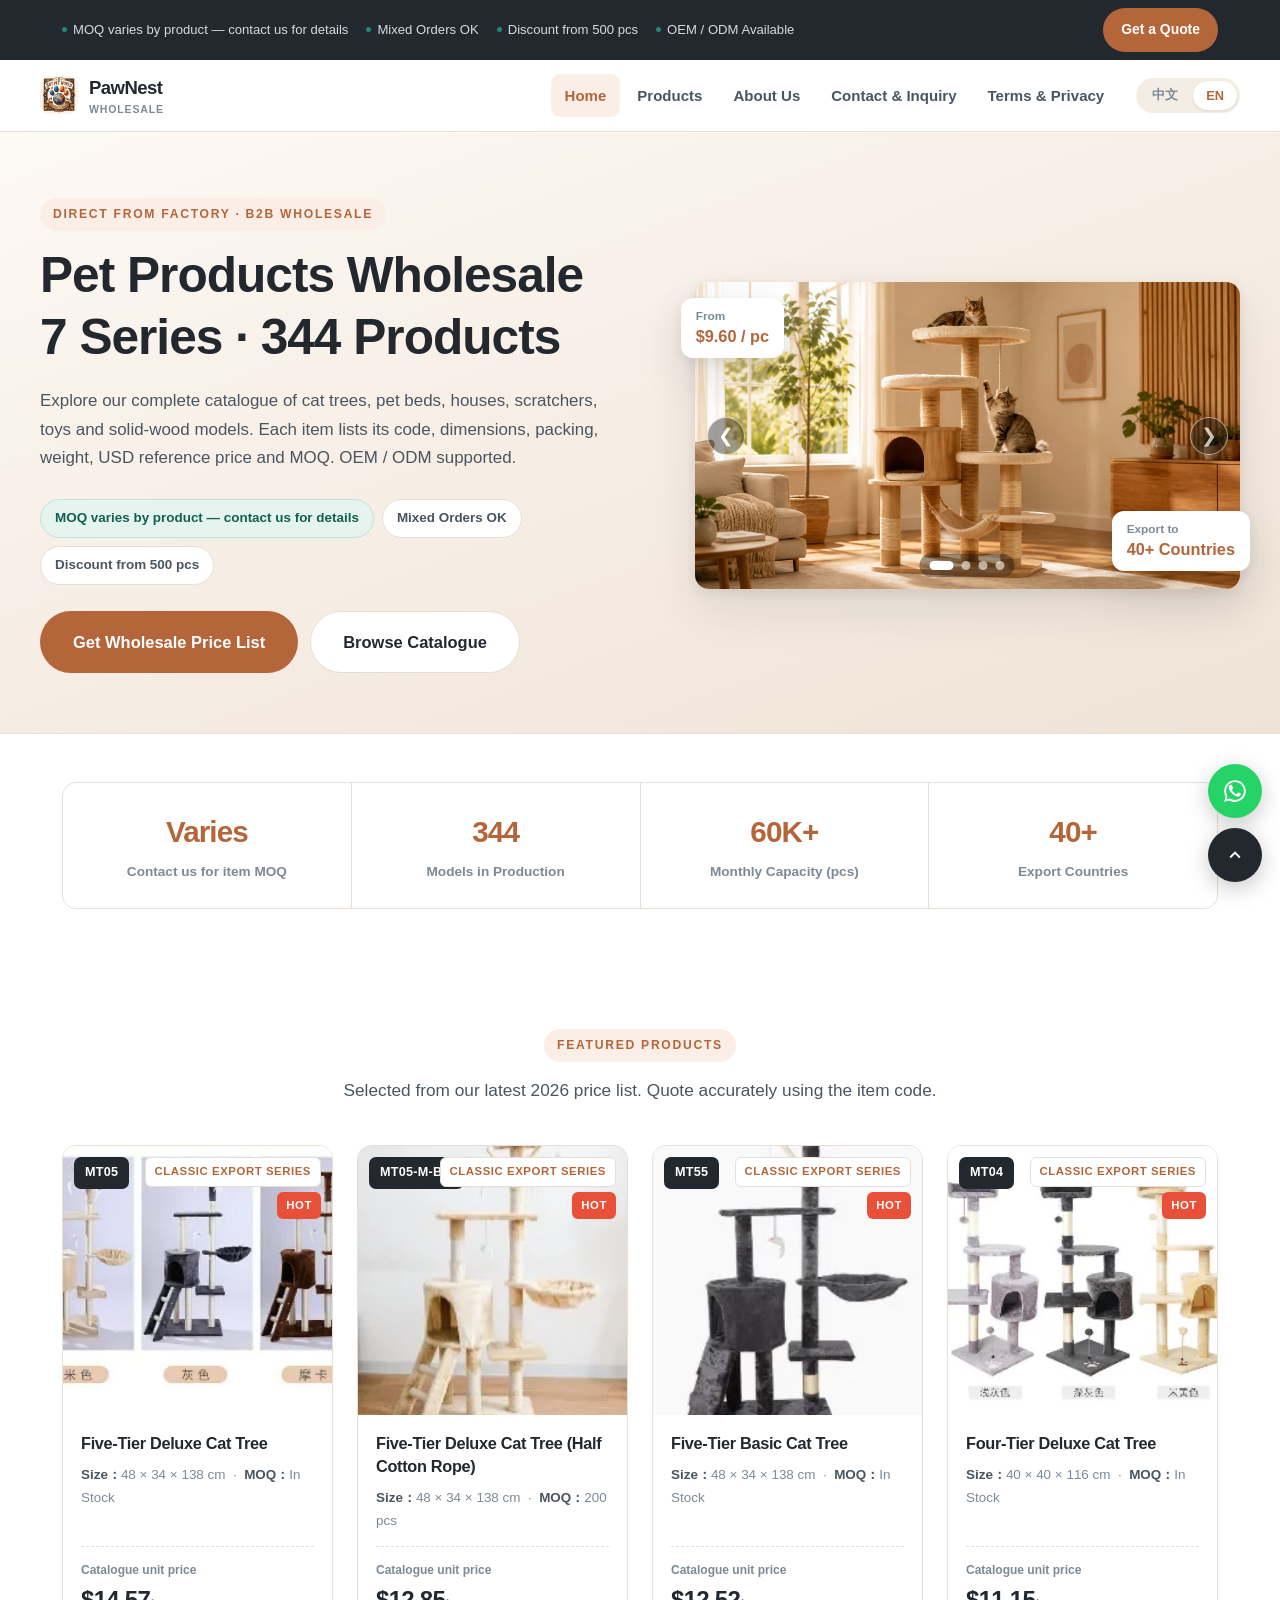
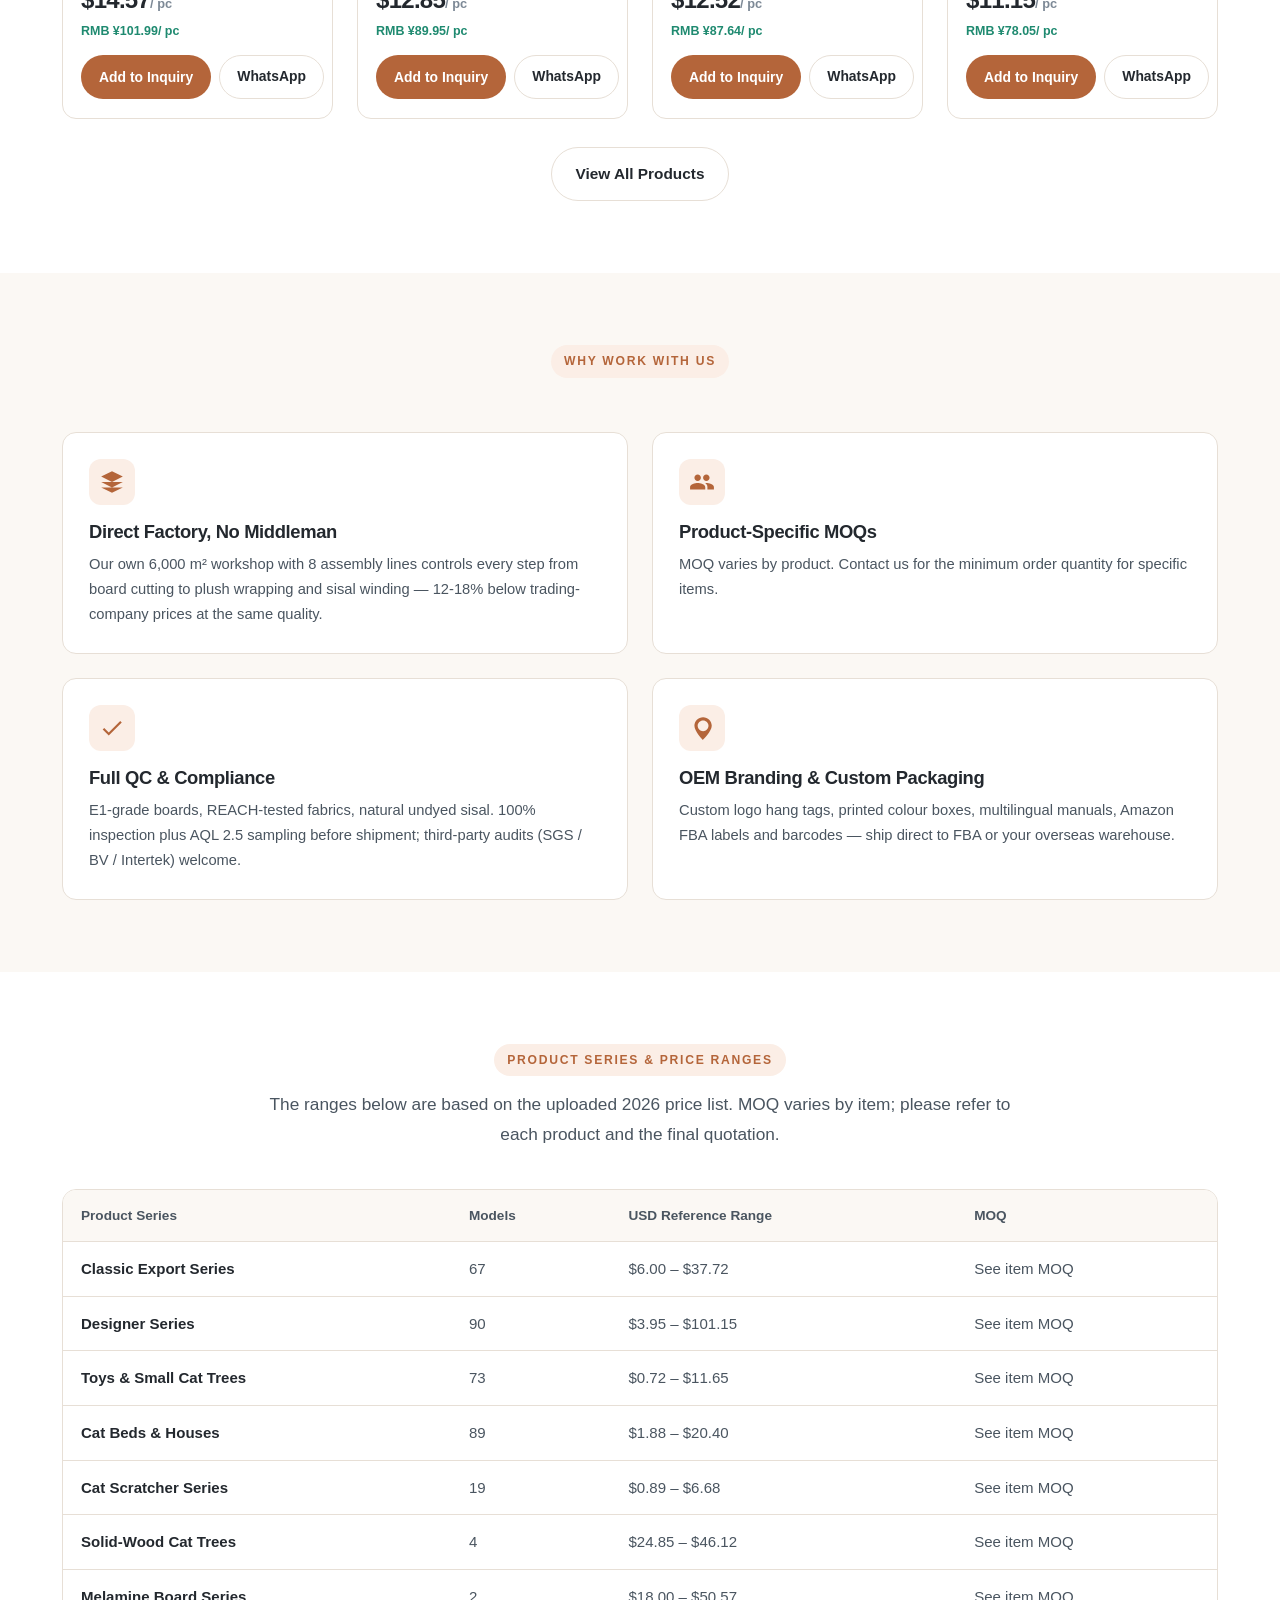
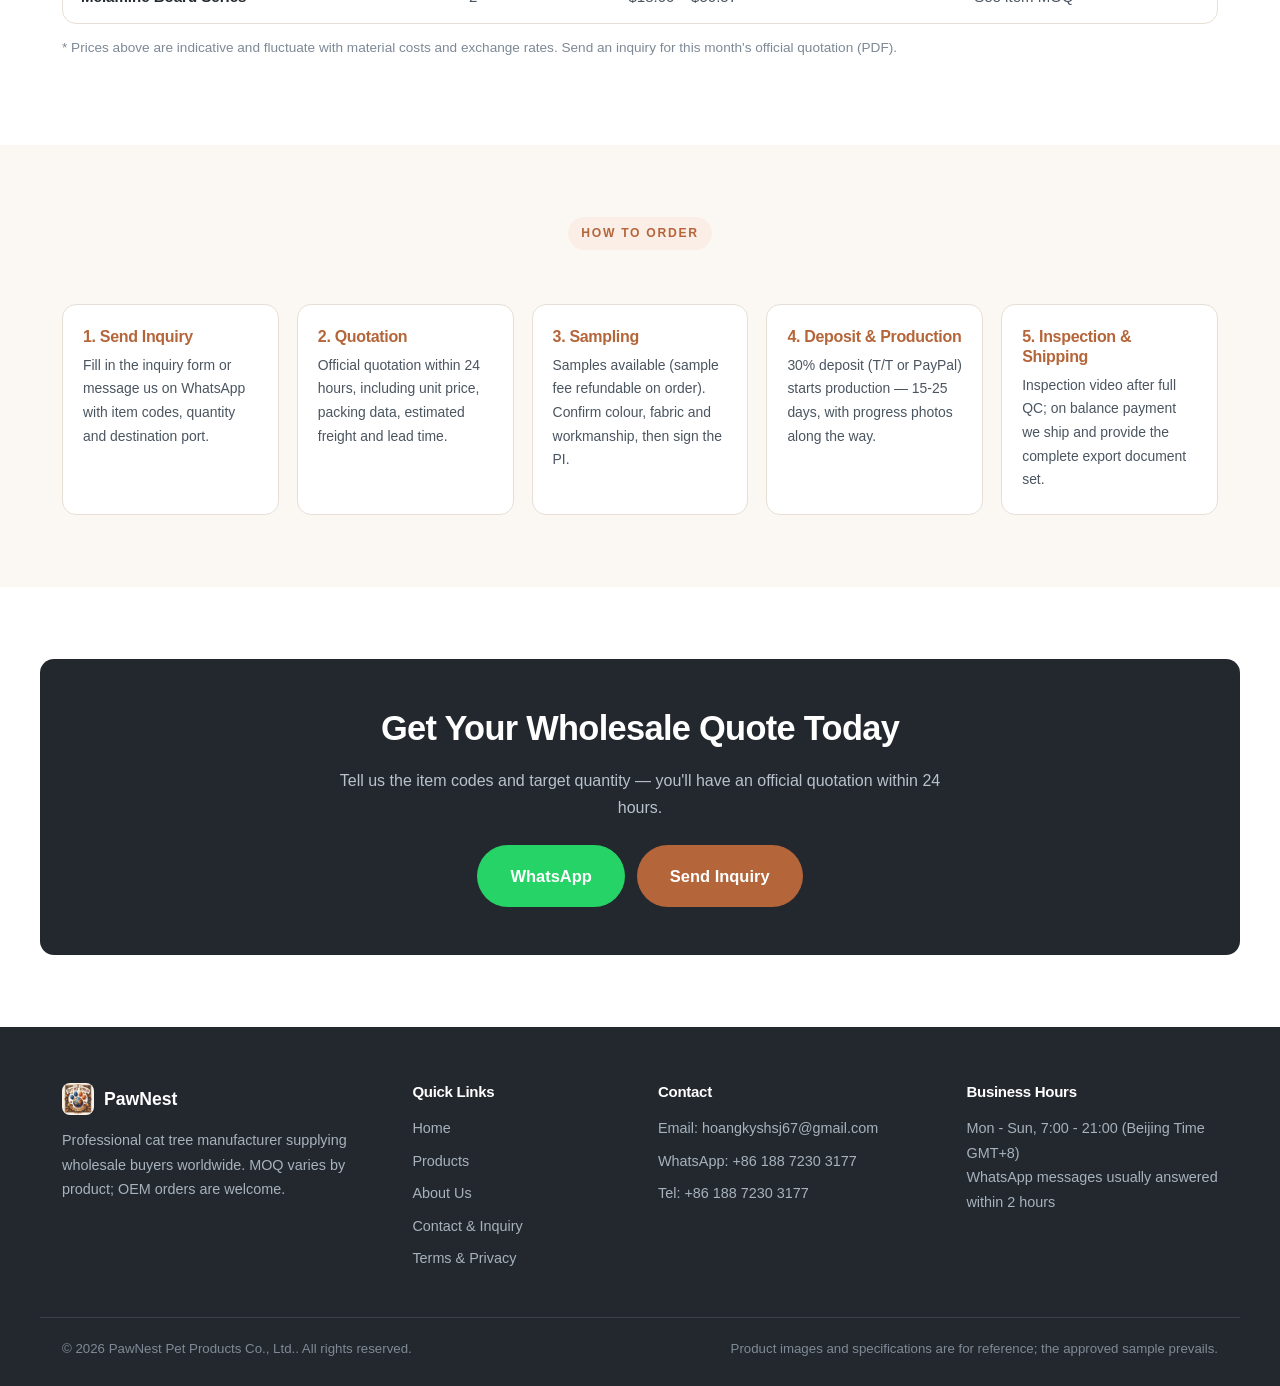
==== commit 958e7c60: "Add four-image homepage hero carousel" ====
--- a/index.html
+++ b/index.html
@@ -6,7 +6,7 @@
 <title data-title-key="home.title">Cat Tree Wholesale | PawNest</title>
 <meta name="description" content="Factory-direct pet product wholesale. MOQ varies by product; contact us for the minimum order quantity for specific items. OEM/ODM supported.">
 <link rel="icon" href="assets/images/site/brand-avatar.png?v=20260825avatar" type="image/png">
-<link rel="stylesheet" href="assets/css/style.css?v=20260825avatar">
+<link rel="stylesheet" href="assets/css/style.css?v=20260825hero">
 </head>
 <body data-page="home">
 
@@ -58,11 +58,32 @@
       <a href="products.html" class="btn btn--ghost btn--lg" data-i18n="home.heroBtn2">Browse Catalogue</a>
     </div>
   </div>
-  <div class="hero__art">
-    <img src="assets/images/site/hero.jpg" alt="Cat tree factory showroom" onerror="this.onerror=null;this.src='assets/images/placeholder/hero.svg'">
-    <div class="hero__chip hero__chip--1"><small>From</small><b>$9.60 / pc</b></div>
-    <div class="hero__chip hero__chip--2"><small>Export to</small><b>40+ Countries</b></div>
-  </div>
+  <div class="hero__art" id="heroCarousel" role="region" aria-roledescription="carousel" aria-label="Featured cat trees and export capabilities" tabindex="0">
+    <div class="hero__slides">
+      <figure class="hero__slide is-active">
+        <img src="assets/images/site/hero-options/cat-tree-hero-premium-living-room.webp" alt="Premium cat tree in an elegant living room with two cats" fetchpriority="high">
+      </figure>
+      <figure class="hero__slide">
+        <img src="assets/images/site/hero-options/cat-tree-hero-showroom.webp" alt="Premium cat tree collection in a modern showroom" loading="lazy">
+      </figure>
+      <figure class="hero__slide">
+        <img src="assets/images/site/hero-options/cat-tree-hero-warm-lifestyle.webp" alt="Cats enjoying a premium cat tree in a warm home" loading="lazy">
+      </figure>
+      <figure class="hero__slide hero__slide--contain">
+        <img src="assets/images/site/hero-options/export-quality-banner.webp" alt="BSCI certified factory and global export capabilities" loading="lazy">
+      </figure>
+    </div>
+    <button class="hero__arrow hero__arrow--prev" type="button" data-hero-prev aria-label="Previous cover image">&#10094;</button>
+    <button class="hero__arrow hero__arrow--next" type="button" data-hero-next aria-label="Next cover image">&#10095;</button>
+    <div class="hero__dots" role="tablist" aria-label="Choose cover image">
+      <button class="is-active" type="button" data-hero-slide="0" aria-label="Cover image 1" aria-current="true"></button>
+      <button type="button" data-hero-slide="1" aria-label="Cover image 2"></button>
+      <button type="button" data-hero-slide="2" aria-label="Cover image 3"></button>
+      <button type="button" data-hero-slide="3" aria-label="Cover image 4"></button>
+    </div>
+    <div class="hero__chip hero__chip--1"><small>From</small><b>$9.60 / pc</b></div>
+    <div class="hero__chip hero__chip--2"><small>Export to</small><b>40+ Countries</b></div>
+  </div>
 </div></section>
 
 <!-- ===== 数据条 ===== -->
@@ -197,7 +218,7 @@
 <script src="assets/js/product-images/product-images-01.js?v=20260825xl"></script>
 <script src="assets/js/products.js?v=20260825xl"></script>
 <script src="assets/js/i18n.js"></script>
-<script src="assets/js/main.js?v=20260824"></script>
+<script src="assets/js/main.js?v=20260825hero"></script>
 </body>
 </html>
 
--- a/assets/css/style.css
+++ b/assets/css/style.css
@@ -142,12 +142,40 @@
   padding:7px 14px; border-radius:100px; font-size:.84rem; font-weight:650; color:var(--ink-2);
 }
 .badge--green{ background:var(--green-soft); border-color:#BFE3DA; color:#12604D; }
-.hero__art{ position:relative; }
-.hero__art img{ width:100%; border-radius:var(--radius); box-shadow:var(--shadow-lg); }
-.hero__chip{
-  position:absolute; background:#fff; border-radius:12px; padding:11px 15px; box-shadow:var(--shadow-lg);
-  font-size:.83rem; font-weight:700; line-height:1.35;
-}
+.hero__art{ position:relative; }
+.hero__slides{
+  position:relative; aspect-ratio:16/9; overflow:hidden; border-radius:var(--radius);
+  background:#fff; box-shadow:var(--shadow-lg);
+}
+.hero__slide{
+  position:absolute; inset:0; margin:0; opacity:0; visibility:hidden;
+  transition:opacity .65s ease, visibility .65s ease;
+}
+.hero__slide.is-active{ opacity:1; visibility:visible; z-index:1; }
+.hero__slide img{ width:100%; height:100%; display:block; object-fit:cover; }
+.hero__slide--contain img{ object-fit:contain; background:#fff; }
+.hero__arrow{
+  position:absolute; top:50%; z-index:4; width:38px; height:38px; border:1px solid rgba(255,255,255,.7);
+  border-radius:50%; background:rgba(30,28,26,.58); color:#fff; display:grid; place-items:center;
+  transform:translateY(-50%); cursor:pointer; font-size:1.2rem; line-height:1;
+  opacity:.72; transition:opacity .2s, background .2s, transform .2s;
+}
+.hero__arrow:hover,.hero__arrow:focus-visible{ opacity:1; background:var(--brand); transform:translateY(-50%) scale(1.05); }
+.hero__arrow--prev{ left:12px; }
+.hero__arrow--next{ right:12px; }
+.hero__dots{
+  position:absolute; left:50%; bottom:12px; z-index:4; display:flex; gap:8px;
+  padding:7px 10px; border-radius:100px; background:rgba(30,28,26,.42); transform:translateX(-50%);
+}
+.hero__dots button{
+  width:9px; height:9px; padding:0; border:0; border-radius:50%; background:rgba(255,255,255,.58); cursor:pointer;
+  transition:width .2s, background .2s;
+}
+.hero__dots button.is-active{ width:24px; border-radius:10px; background:#fff; }
+.hero__chip{
+  position:absolute; z-index:5; background:#fff; border-radius:12px; padding:11px 15px; box-shadow:var(--shadow-lg);
+  font-size:.83rem; font-weight:700; line-height:1.35;
+}
 .hero__chip small{ display:block; font-weight:600; color:var(--ink-3); font-size:.74rem; }
 .hero__chip--1{ top:16px; left:-14px; }
 .hero__chip--2{ bottom:18px; right:-10px; }
@@ -403,9 +431,13 @@
   background:#FFF8E6; border:1px solid #F0DFB0; border-radius:var(--radius-sm); padding:13px 17px;
   font-size:.87rem; color:#7A5C13; margin-bottom:24px;
 }
-.imgtip code{ background:#fff; padding:1px 6px; border-radius:4px; border:1px solid #EBDCB0; }
-
-/* ---------- 响应式 ---------- */
+.imgtip code{ background:#fff; padding:1px 6px; border-radius:4px; border:1px solid #EBDCB0; }
+
+@media (prefers-reduced-motion:reduce){
+  .hero__slide{ transition:none; }
+}
+
+/* ---------- 响应式 ---------- */
 @media (max-width:1024px){
   .hero__in{ grid-template-columns:1fr; gap:36px; padding:48px 0; }
   .hero__chip--1{ left:8px; } .hero__chip--2{ right:8px; }
@@ -431,8 +463,10 @@
   .stats{ grid-template-columns:repeat(2,1fr); }
   .section{ padding:52px 0; }
 }
-@media (max-width:640px){
-  body{ font-size:15.5px; }
+@media (max-width:640px){
+  body{ font-size:15.5px; }
+  .hero__arrow{ width:34px; height:34px; }
+  .hero__chip{ transform:scale(.88); }
   .grid--4,.grid--3,.grid--2,.fgrid,.flow,.facts{ grid-template-columns:1fr; }
   .feat{ grid-template-columns:1fr; }
   .toc ol{ columns:1; }
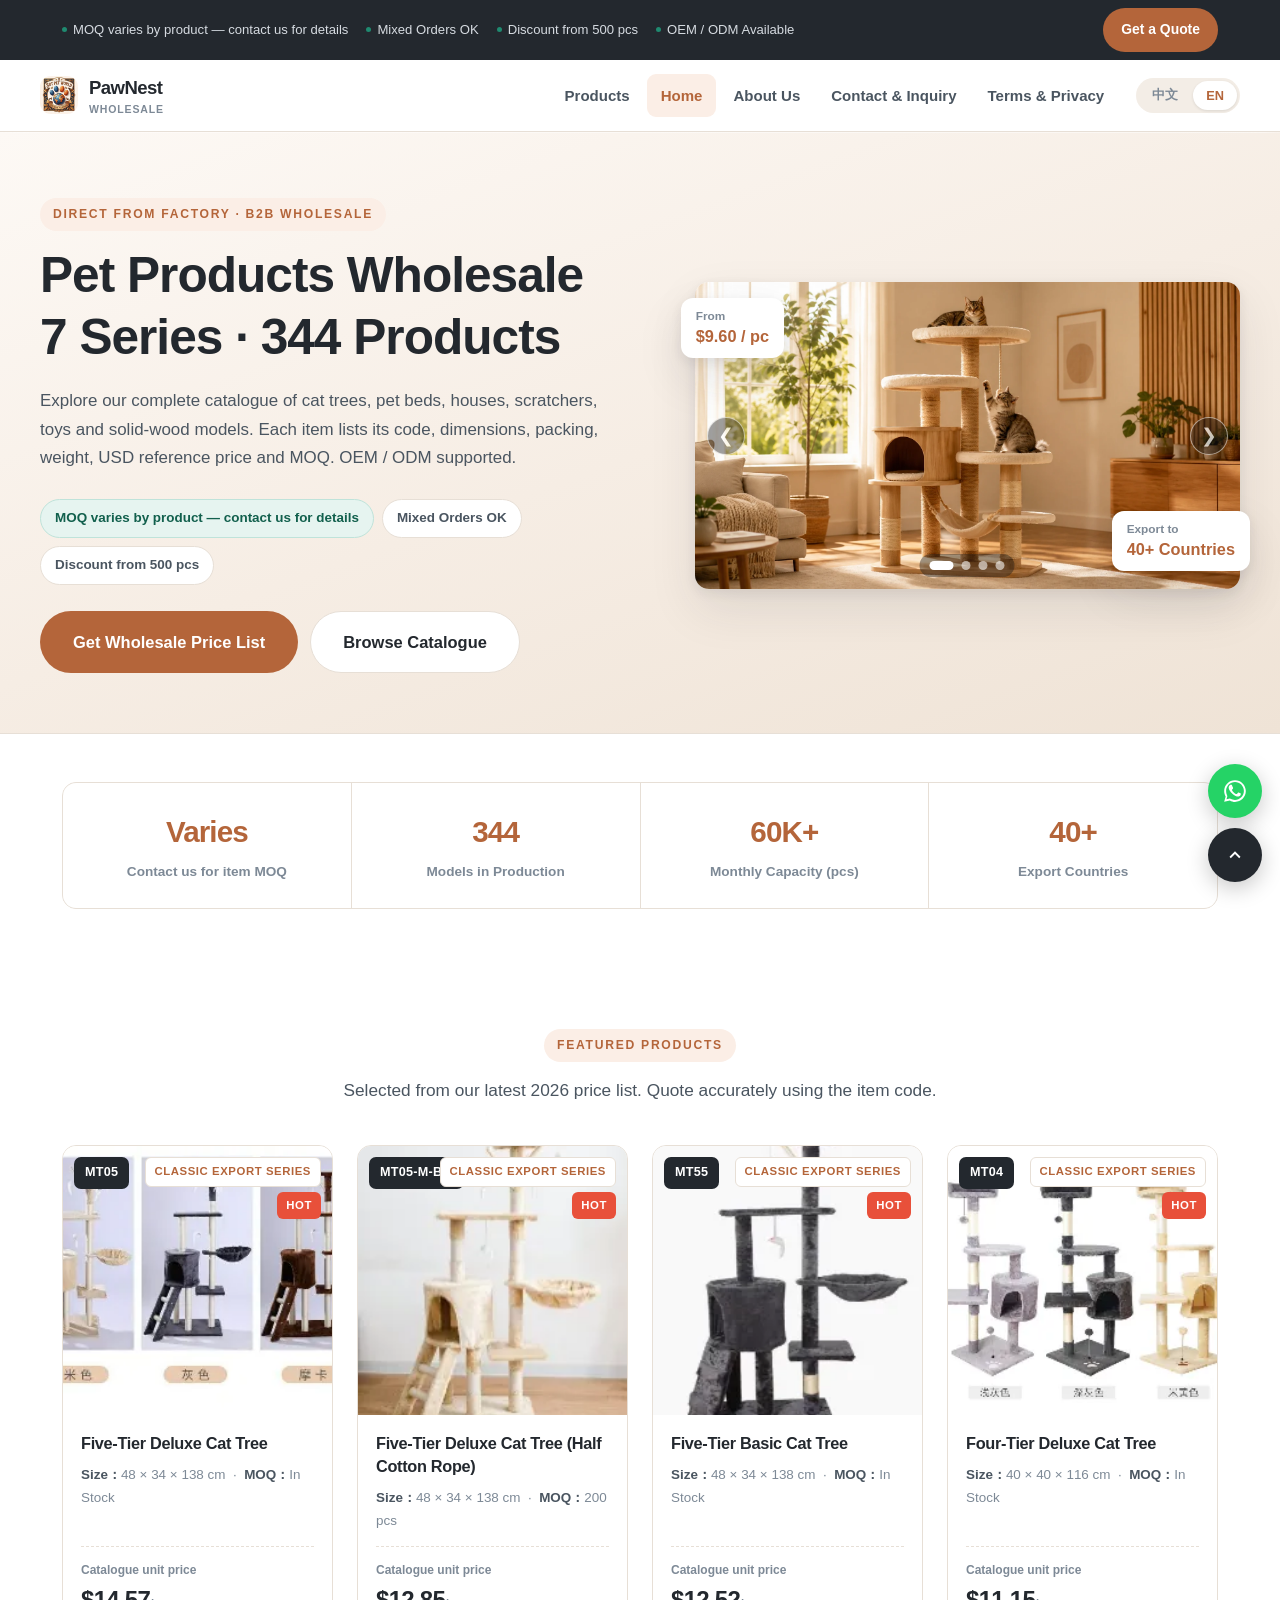
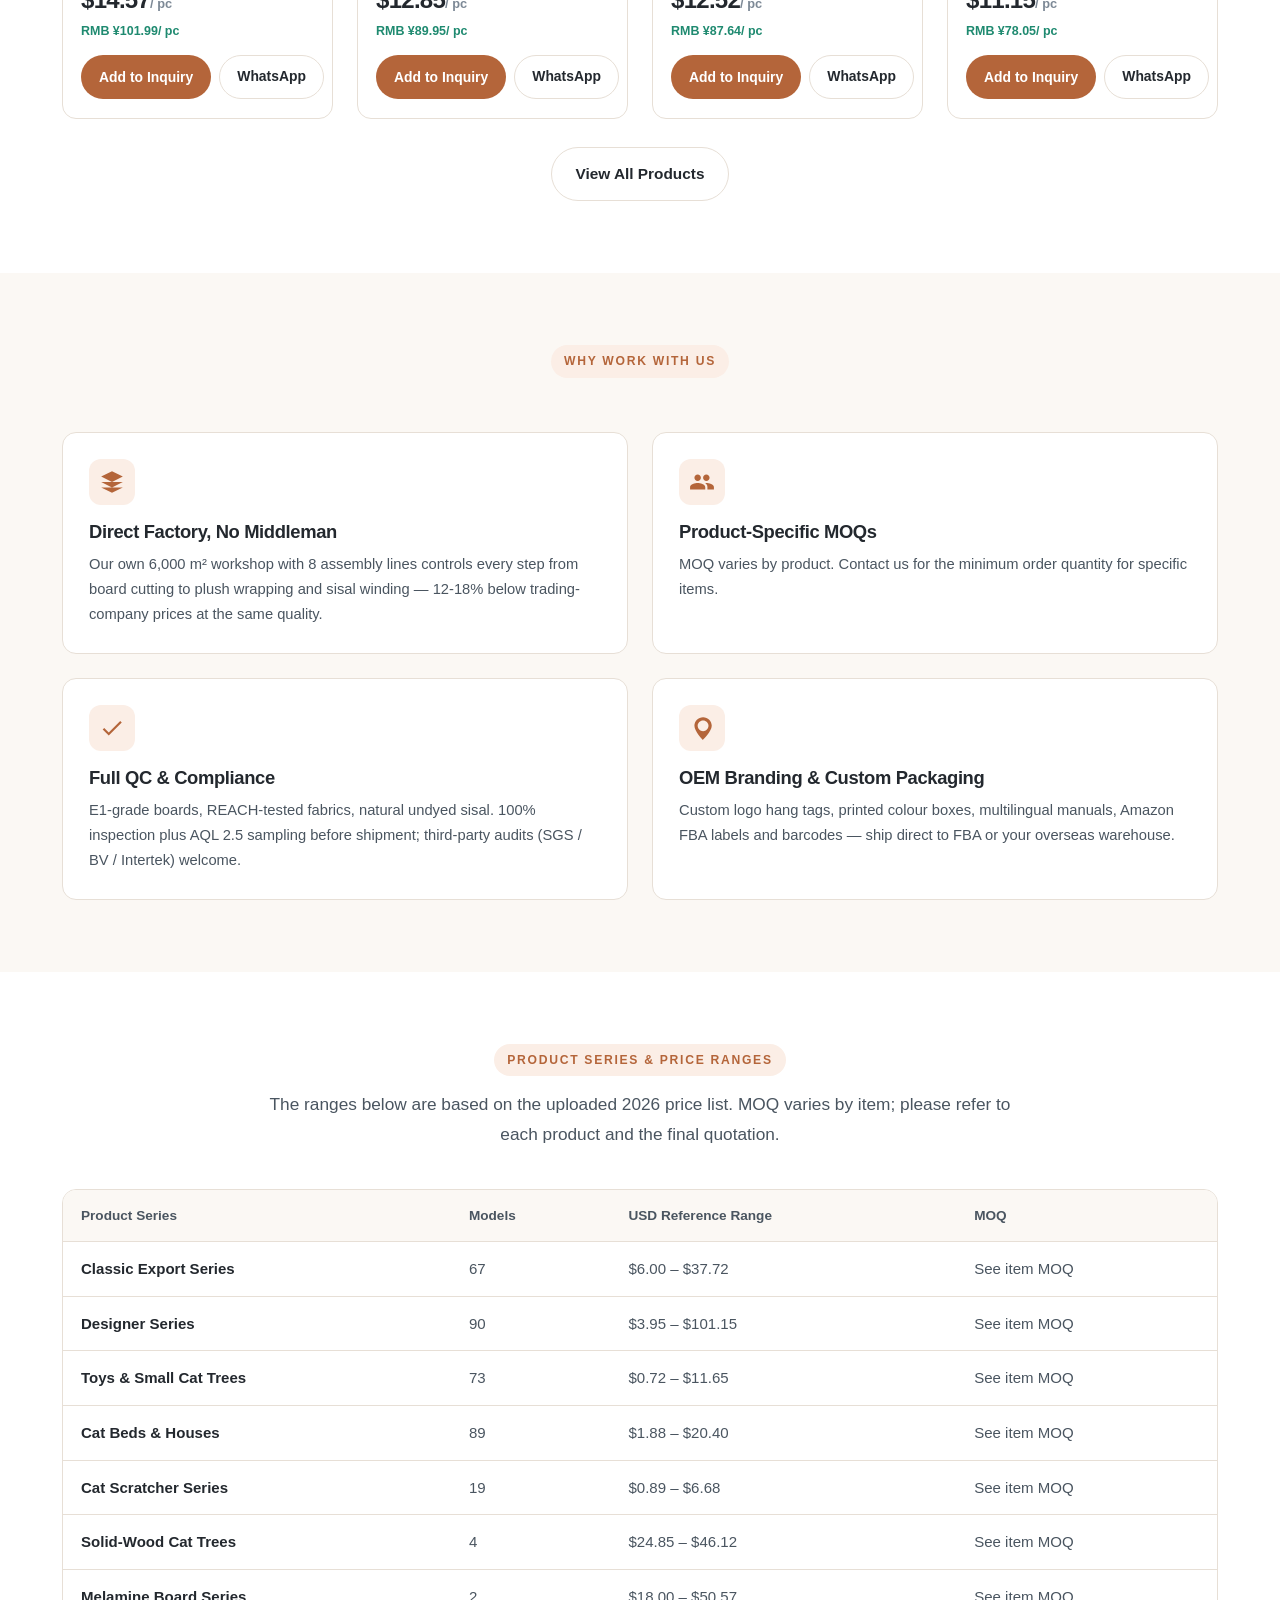
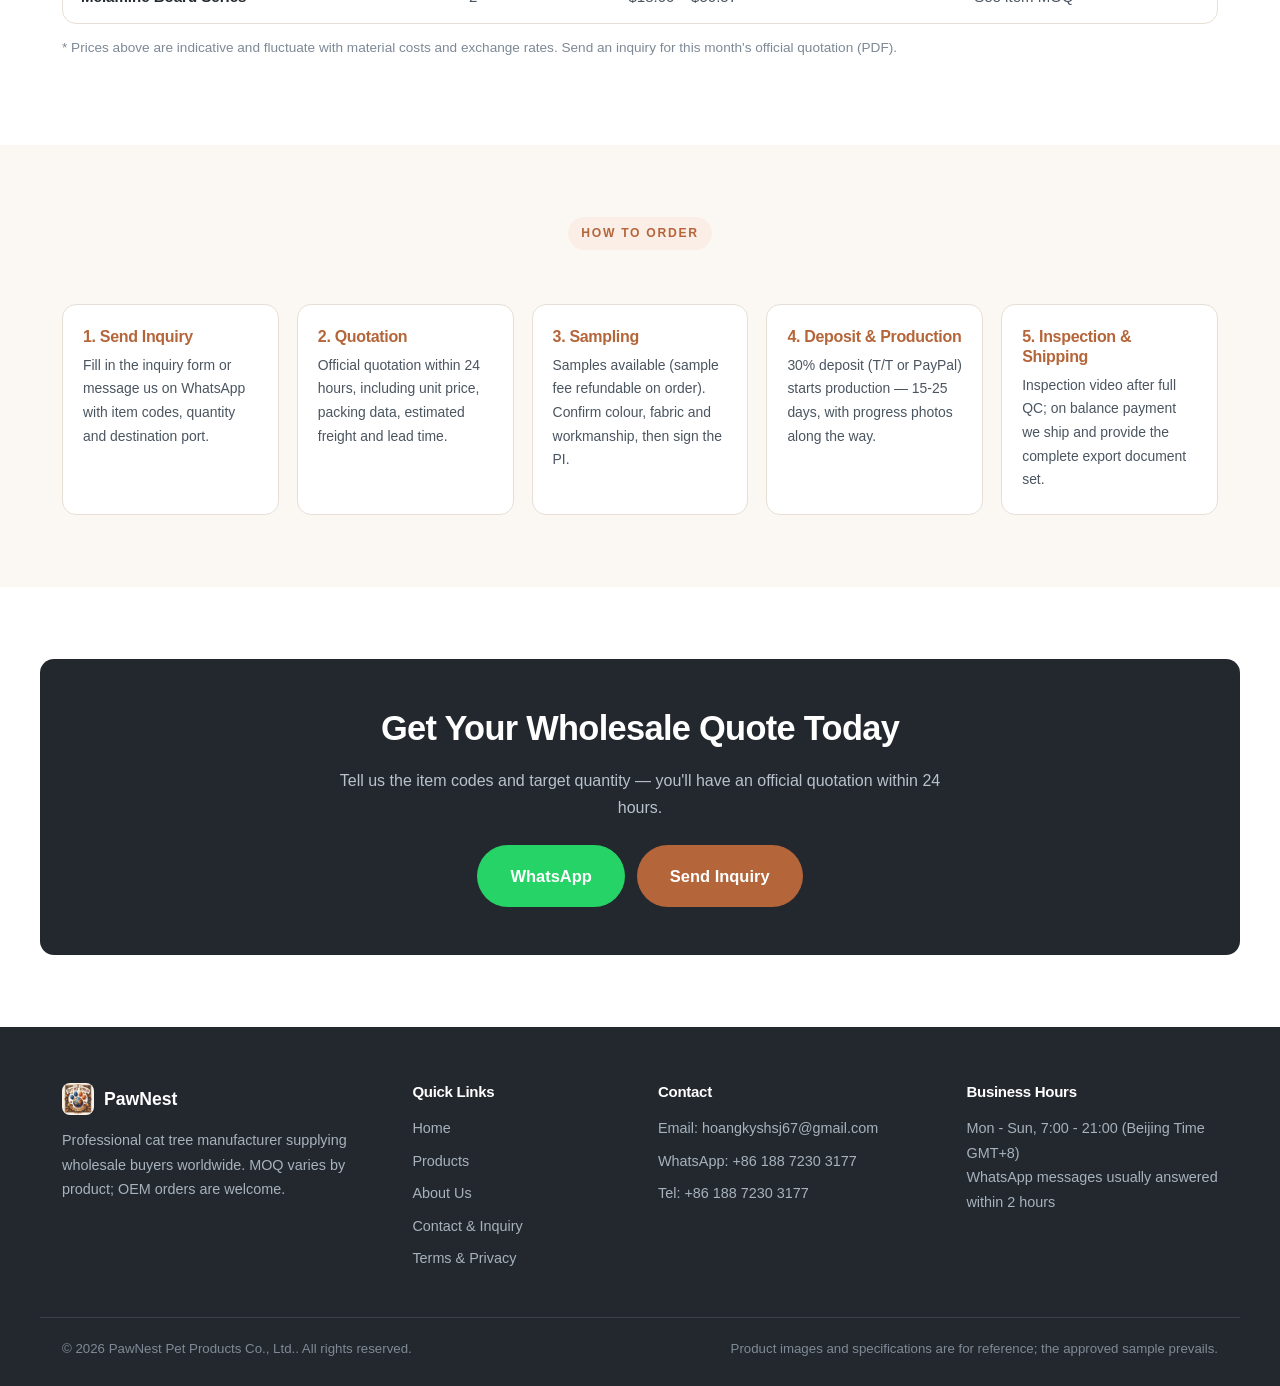
==== commit 8541eeaf: "Prioritize product homepage on mobile" ====
--- a/index.html
+++ b/index.html
@@ -28,8 +28,8 @@
     <div><span class="cfg-brand">PawNest</span><span class="logo__sub">Wholesale</span></div>
   </a>
   <nav id="nav" class="nav">
-    <a href="index.html" data-nav="home" data-i18n="nav.home">Home</a>
-    <a href="products.html" data-nav="products" data-i18n="nav.products">Products</a>
+    <a href="products.html" data-nav="products" data-i18n="nav.products">Products</a>
+    <a href="index.html" data-nav="home" data-i18n="nav.home">Home</a>
     <a href="about.html" data-nav="about" data-i18n="nav.about">About Us</a>
     <a href="contact.html" data-nav="contact" data-i18n="nav.contact">Contact &amp; Inquiry</a>
     <a href="terms.html" data-nav="terms" data-i18n="nav.terms">Terms &amp; Privacy</a>
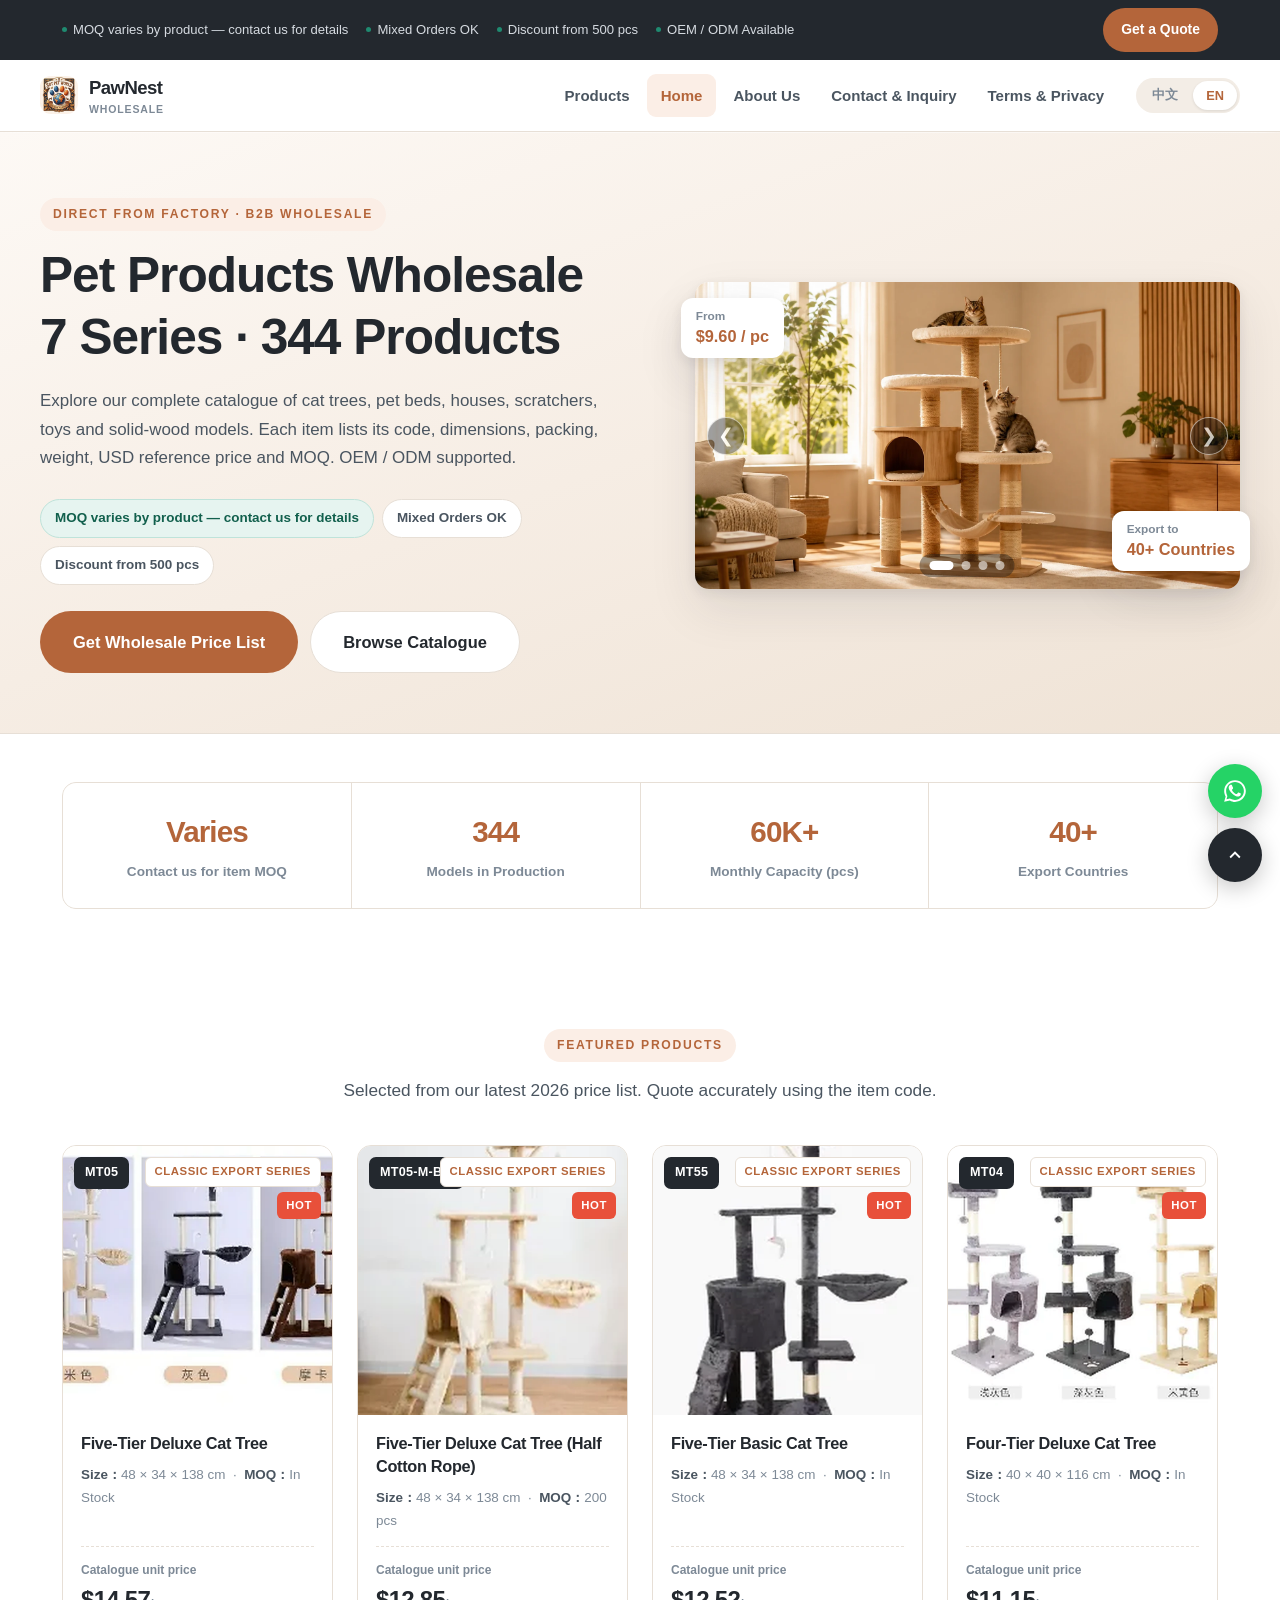
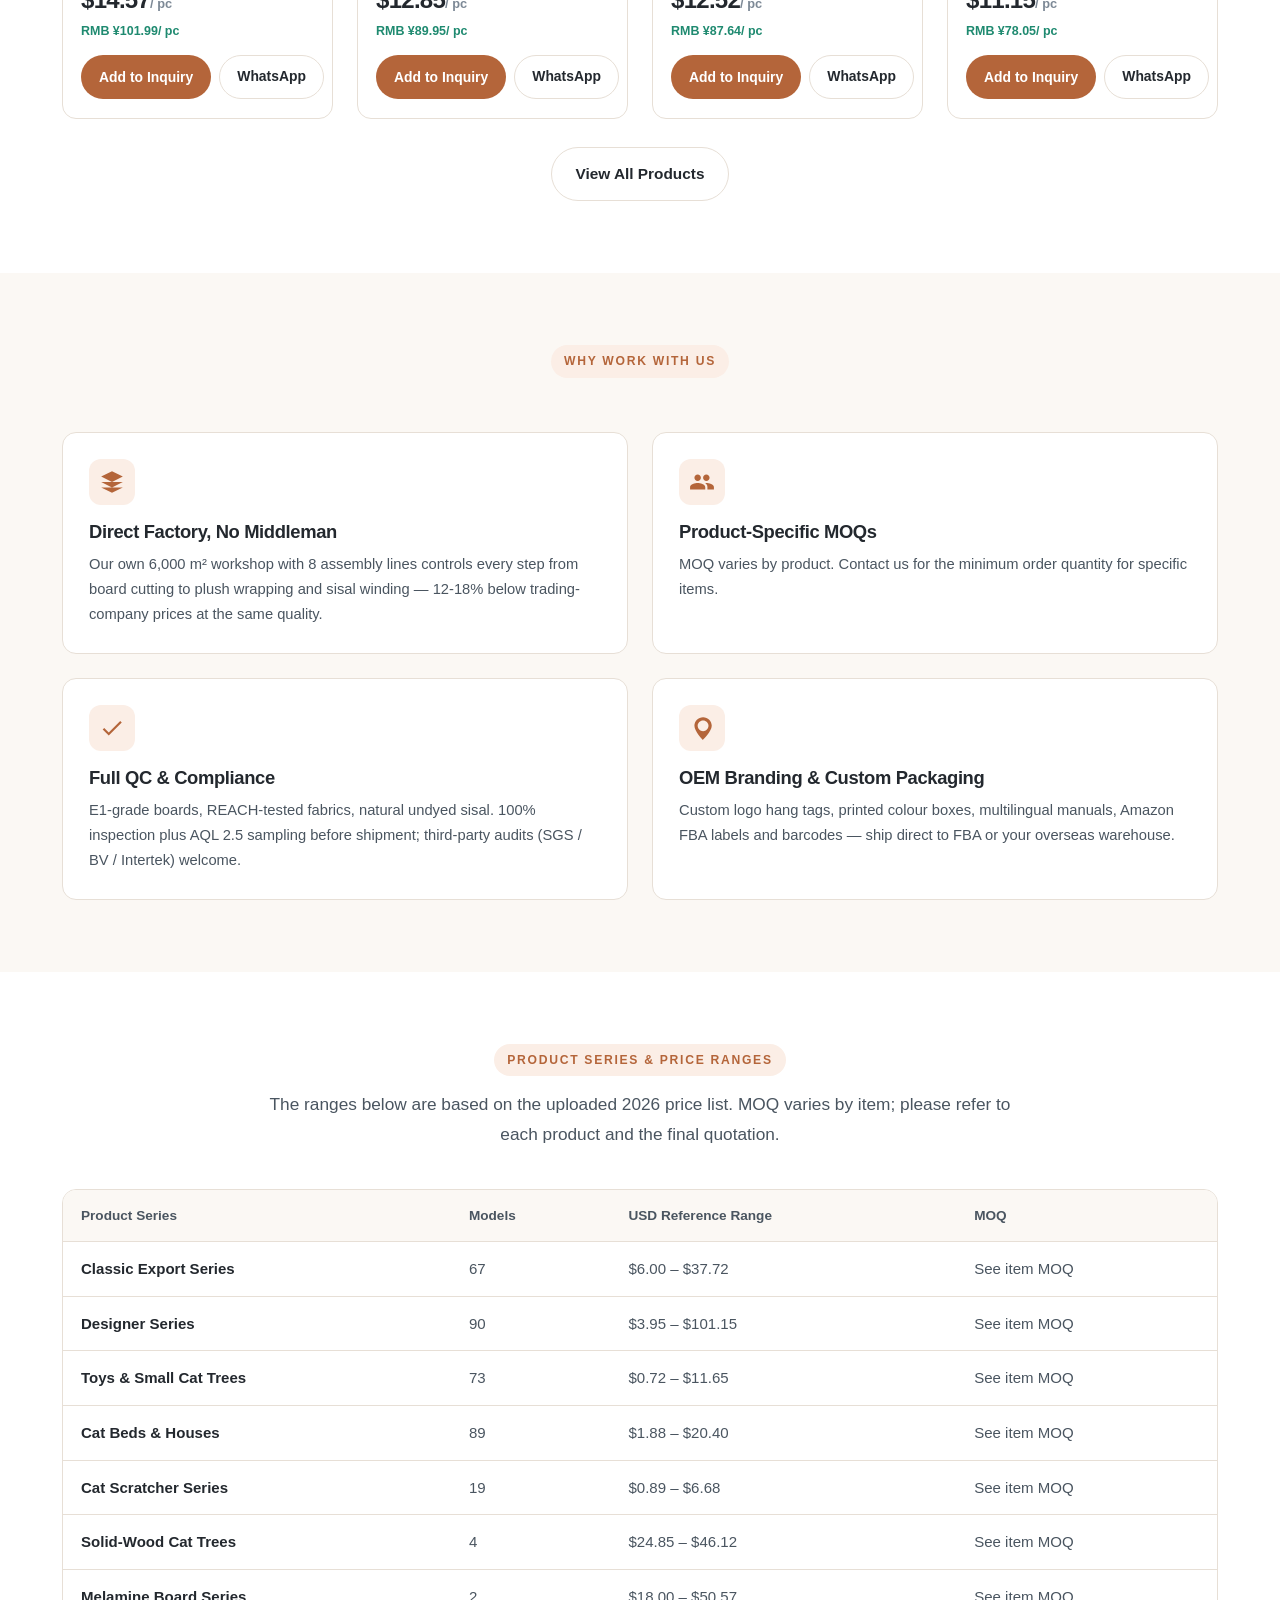
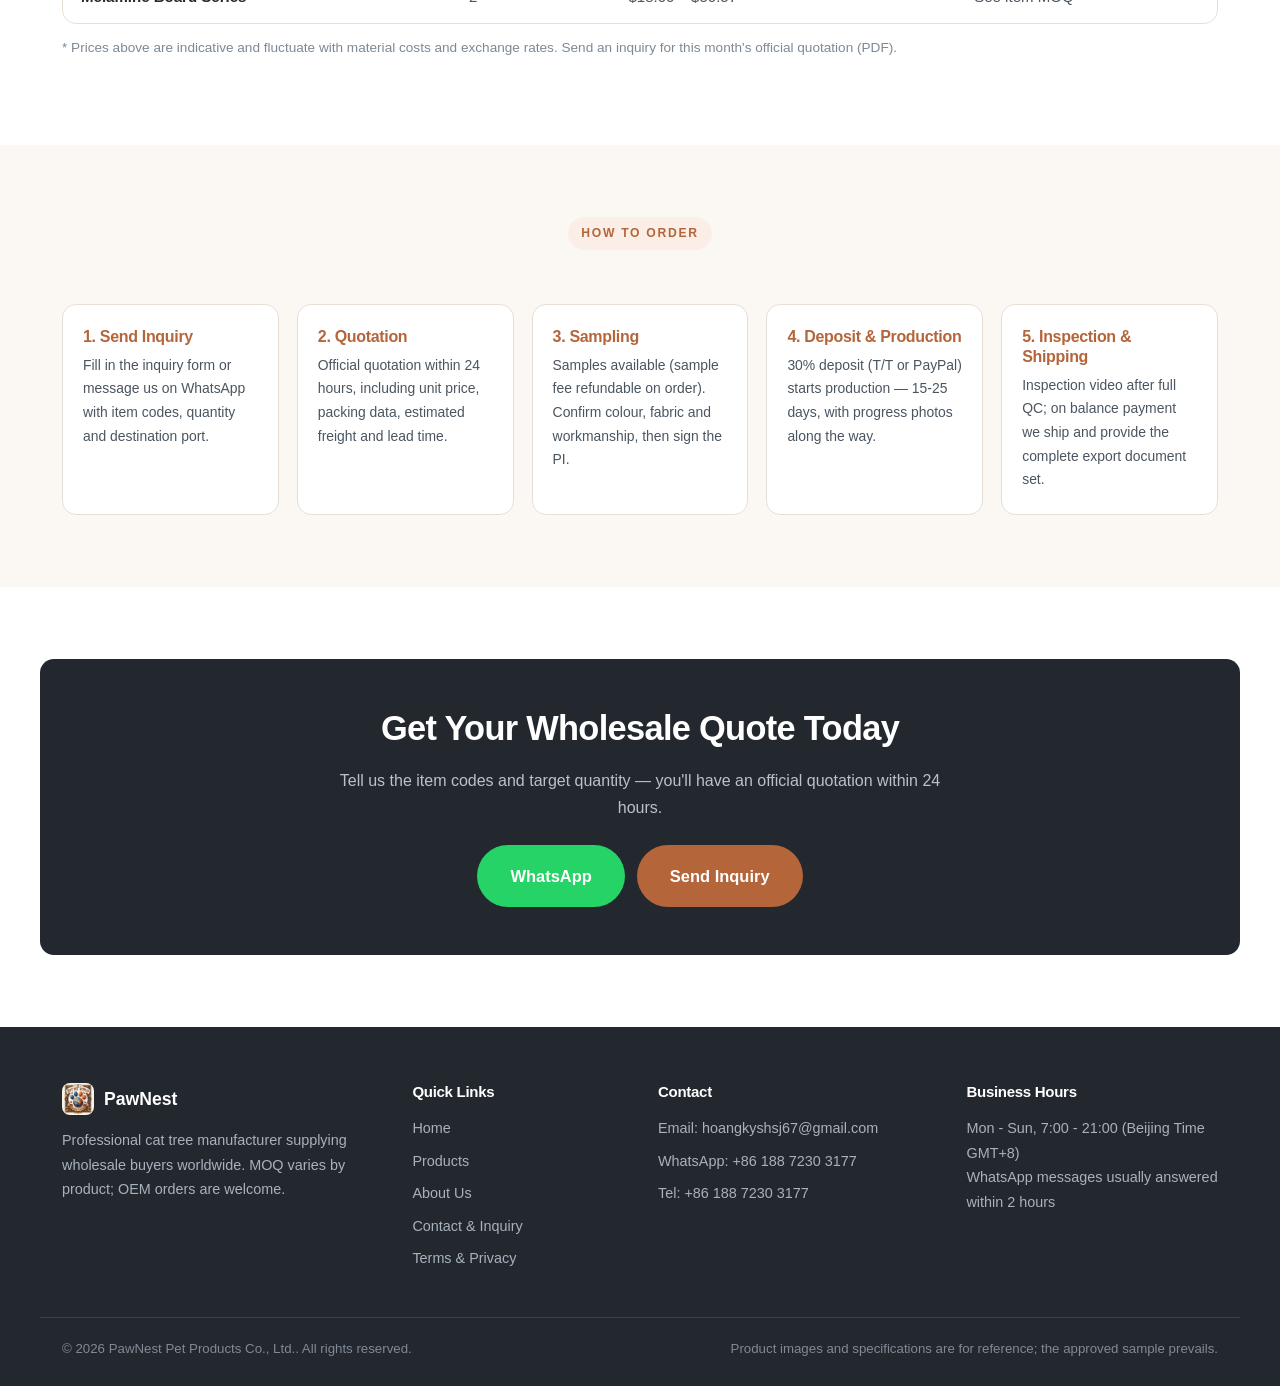
==== commit 2a1b10eb: "Enhance all website images for high-resolution display" ====
--- a/index.html
+++ b/index.html
@@ -5,7 +5,7 @@
 <meta name="viewport" content="width=device-width,initial-scale=1">
 <title data-title-key="home.title">Cat Tree Wholesale | PawNest</title>
 <meta name="description" content="Factory-direct pet product wholesale. MOQ varies by product; contact us for the minimum order quantity for specific items. OEM/ODM supported.">
-<link rel="icon" href="assets/images/site/brand-avatar.png?v=20260825avatar" type="image/png">
+<link rel="icon" href="assets/images/site/brand-avatar.png?v=20260825hd" type="image/png">
 <link rel="stylesheet" href="assets/css/style.css?v=20260825hero">
 </head>
 <body data-page="home">
@@ -24,7 +24,7 @@
 <!-- ===== 导航 ===== -->
 <header class="header"><div class="wrap header__in">
   <a href="index.html" class="logo">
-    <div class="logo__mark"><img src="assets/images/site/brand-avatar.png?v=20260825avatar" alt=""></div>
+    <div class="logo__mark"><img src="assets/images/site/brand-avatar.png?v=20260825hd" alt=""></div>
     <div><span class="cfg-brand">PawNest</span><span class="logo__sub">Wholesale</span></div>
   </a>
   <nav id="nav" class="nav">
@@ -61,16 +61,16 @@
   <div class="hero__art" id="heroCarousel" role="region" aria-roledescription="carousel" aria-label="Featured cat trees and export capabilities" tabindex="0">
     <div class="hero__slides">
       <figure class="hero__slide is-active">
-        <img src="assets/images/site/hero-options/cat-tree-hero-premium-living-room.webp" alt="Premium cat tree in an elegant living room with two cats" fetchpriority="high">
+        <img src="assets/images/site/hero-options/cat-tree-hero-premium-living-room.webp?v=20260825hd" alt="Premium cat tree in an elegant living room with two cats" fetchpriority="high">
       </figure>
       <figure class="hero__slide">
-        <img src="assets/images/site/hero-options/cat-tree-hero-showroom.webp" alt="Premium cat tree collection in a modern showroom" loading="lazy">
+        <img src="assets/images/site/hero-options/cat-tree-hero-showroom.webp?v=20260825hd" alt="Premium cat tree collection in a modern showroom" loading="lazy">
       </figure>
       <figure class="hero__slide">
-        <img src="assets/images/site/hero-options/cat-tree-hero-warm-lifestyle.webp" alt="Cats enjoying a premium cat tree in a warm home" loading="lazy">
+        <img src="assets/images/site/hero-options/cat-tree-hero-warm-lifestyle.webp?v=20260825hd" alt="Cats enjoying a premium cat tree in a warm home" loading="lazy">
       </figure>
       <figure class="hero__slide hero__slide--contain">
-        <img src="assets/images/site/hero-options/export-quality-banner.webp" alt="BSCI certified factory and global export capabilities" loading="lazy">
+        <img src="assets/images/site/hero-options/export-quality-banner.webp?v=20260825hd" alt="BSCI certified factory and global export capabilities" loading="lazy">
       </figure>
     </div>
     <button class="hero__arrow hero__arrow--prev" type="button" data-hero-prev aria-label="Previous cover image">&#10094;</button>
@@ -166,7 +166,7 @@
 <!-- ===== 页脚 ===== -->
 <footer class="footer"><div class="wrap footer__grid">
   <div>
-    <div class="footer__logo"><div class="logo__mark" style="width:32px;height:32px;border-radius:8px"><img src="assets/images/site/brand-avatar.png?v=20260825avatar" alt=""></div>PawNest</div>
+    <div class="footer__logo"><div class="logo__mark" style="width:32px;height:32px;border-radius:8px"><img src="assets/images/site/brand-avatar.png?v=20260825hd" alt=""></div>PawNest</div>
     <p data-i18n="footer.aboutP">Professional cat tree manufacturer supplying wholesale buyers worldwide.</p>
   </div>
   <div>
@@ -215,7 +215,7 @@
 </div>
 
 <script src="assets/js/config.js"></script>
-<script src="assets/js/product-images/product-images-01.js?v=20260825xl"></script>
+<script src="assets/js/product-images/product-images-01.js?v=20260825hd"></script>
 <script src="assets/js/products.js?v=20260825xl"></script>
 <script src="assets/js/i18n.js"></script>
 <script src="assets/js/main.js?v=20260825hero"></script>
